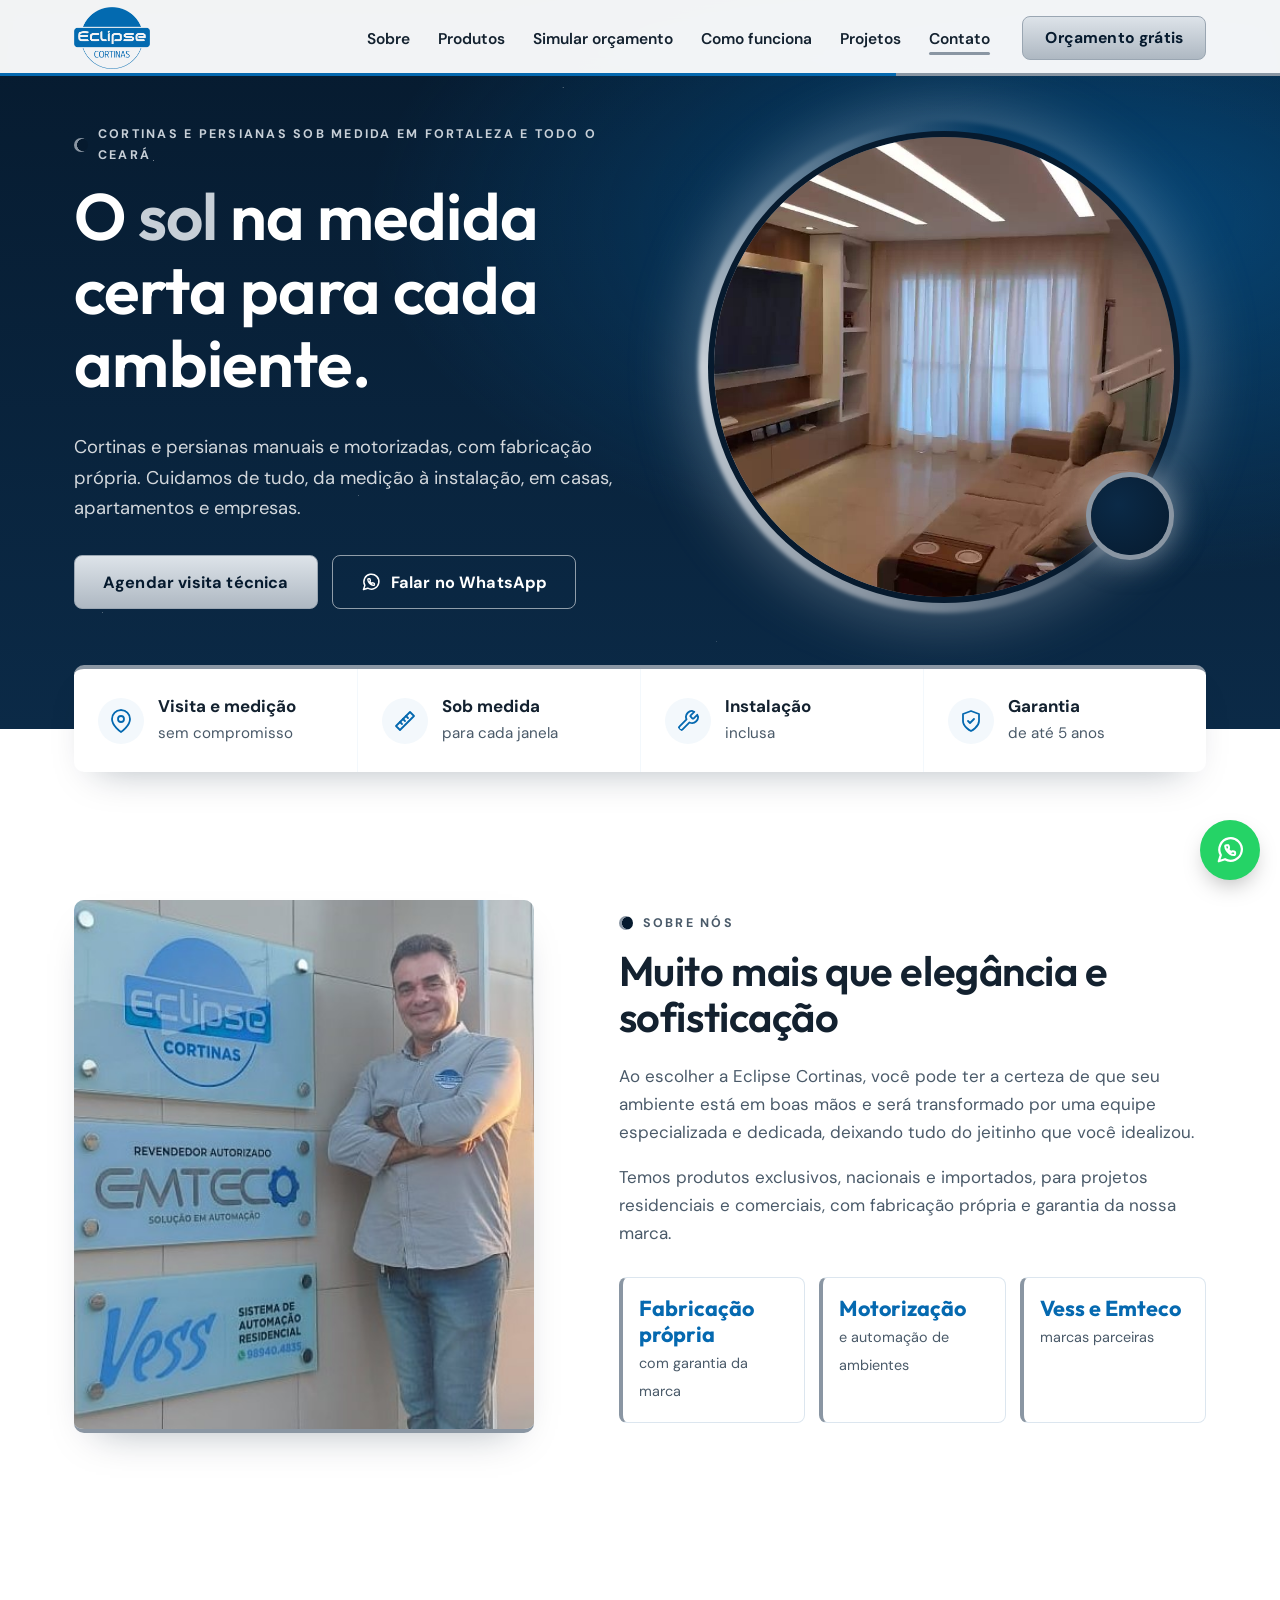
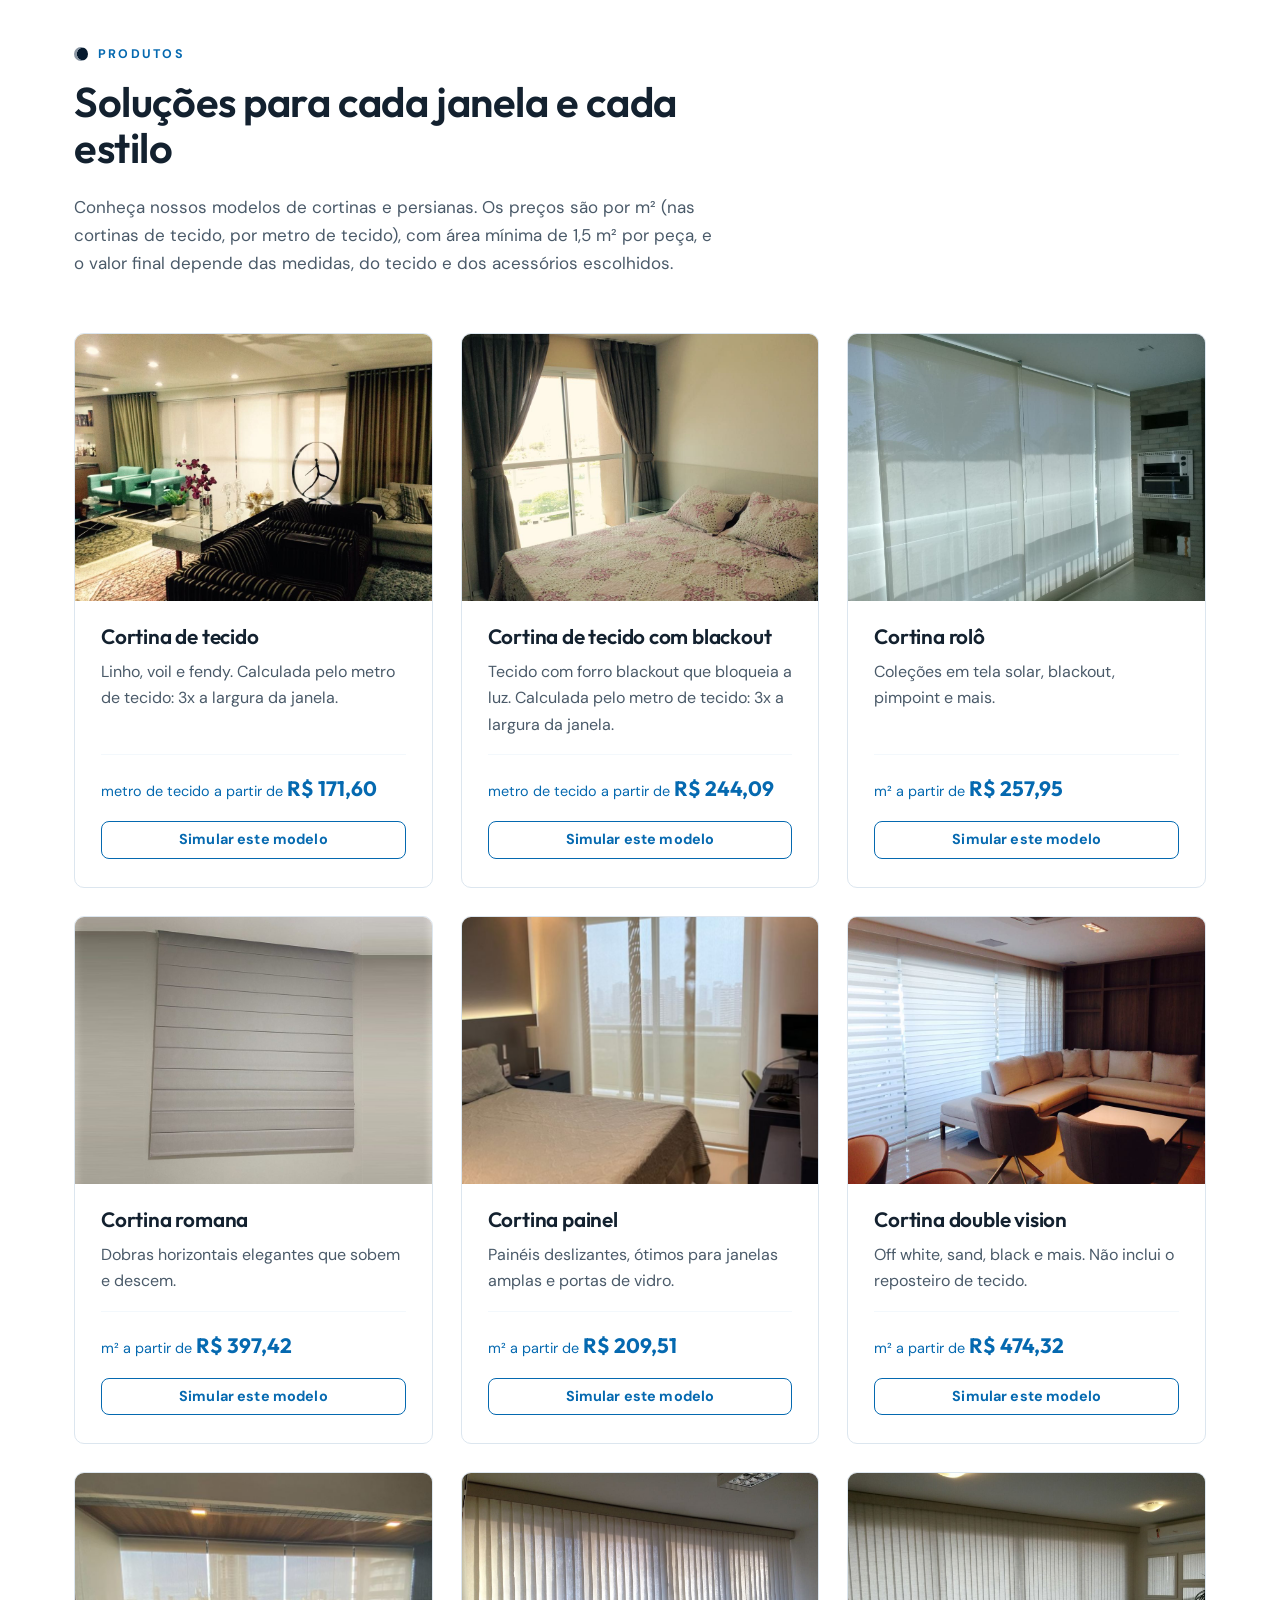
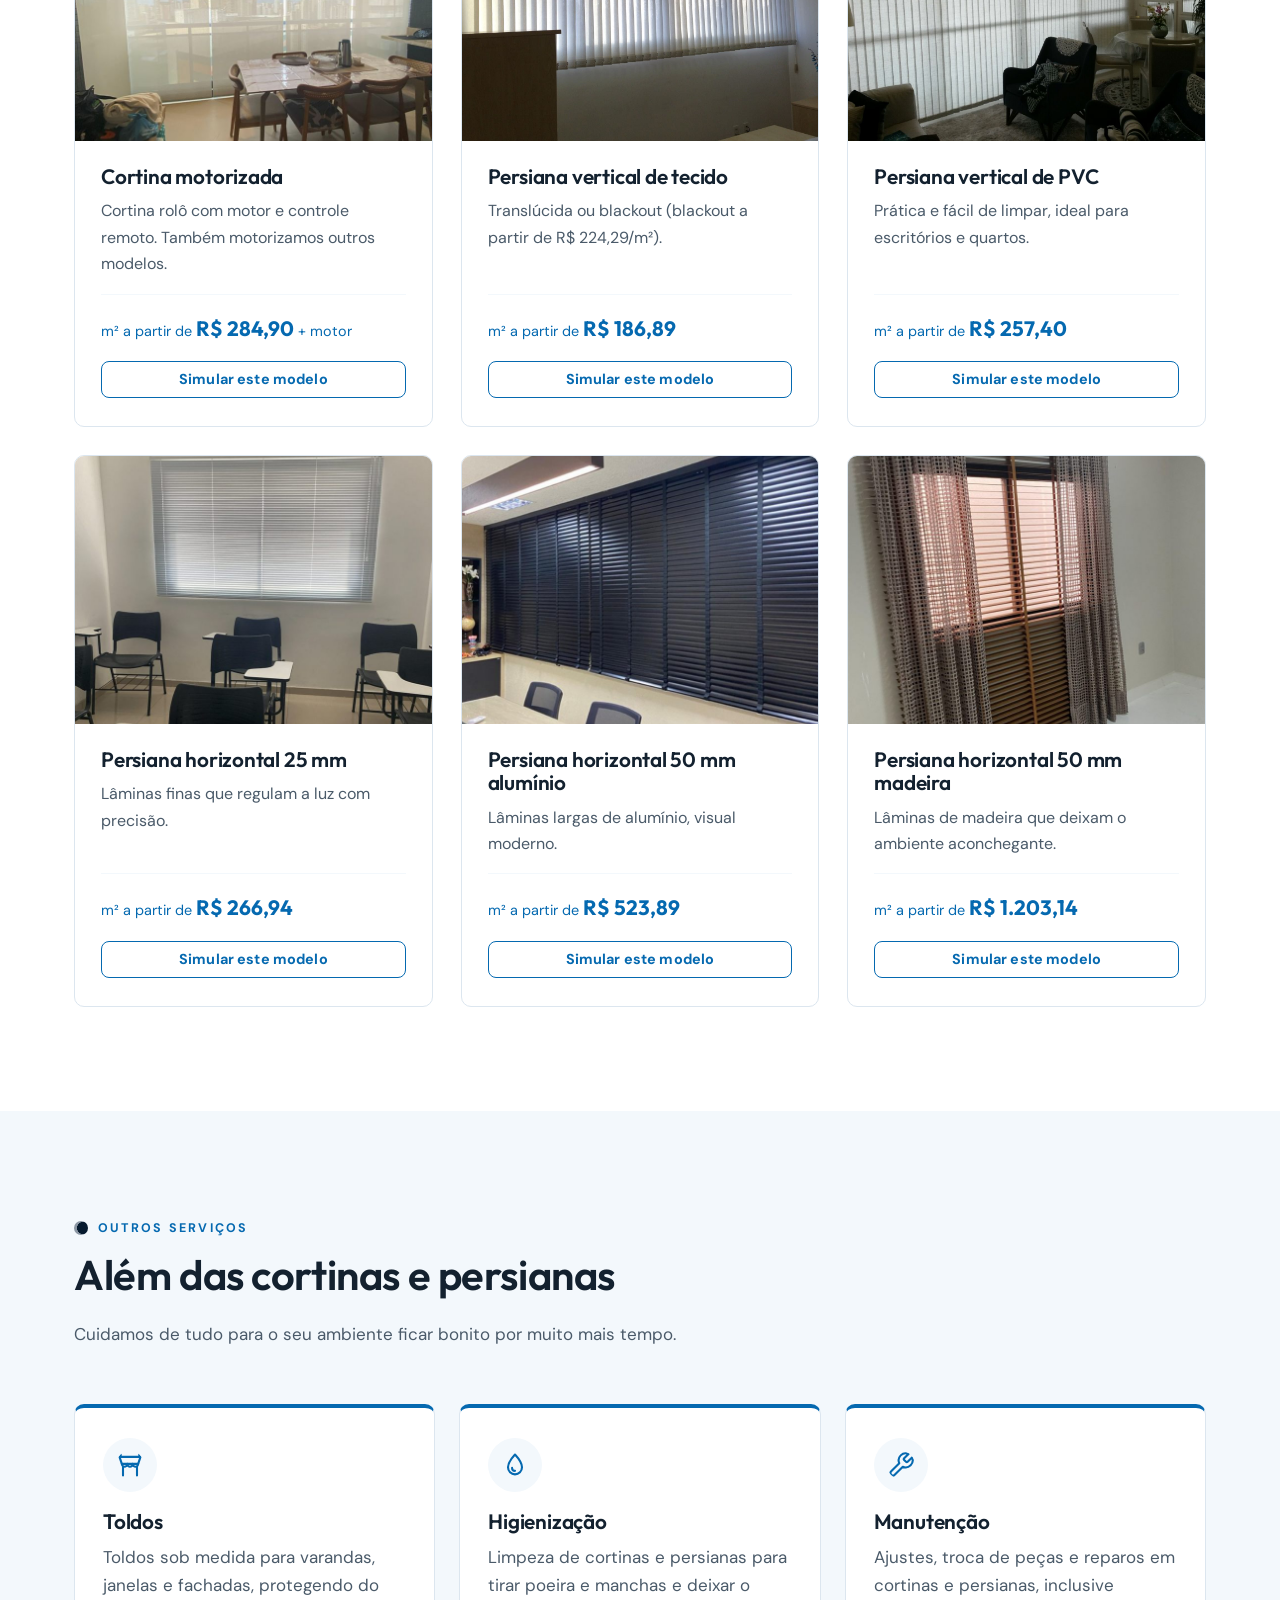
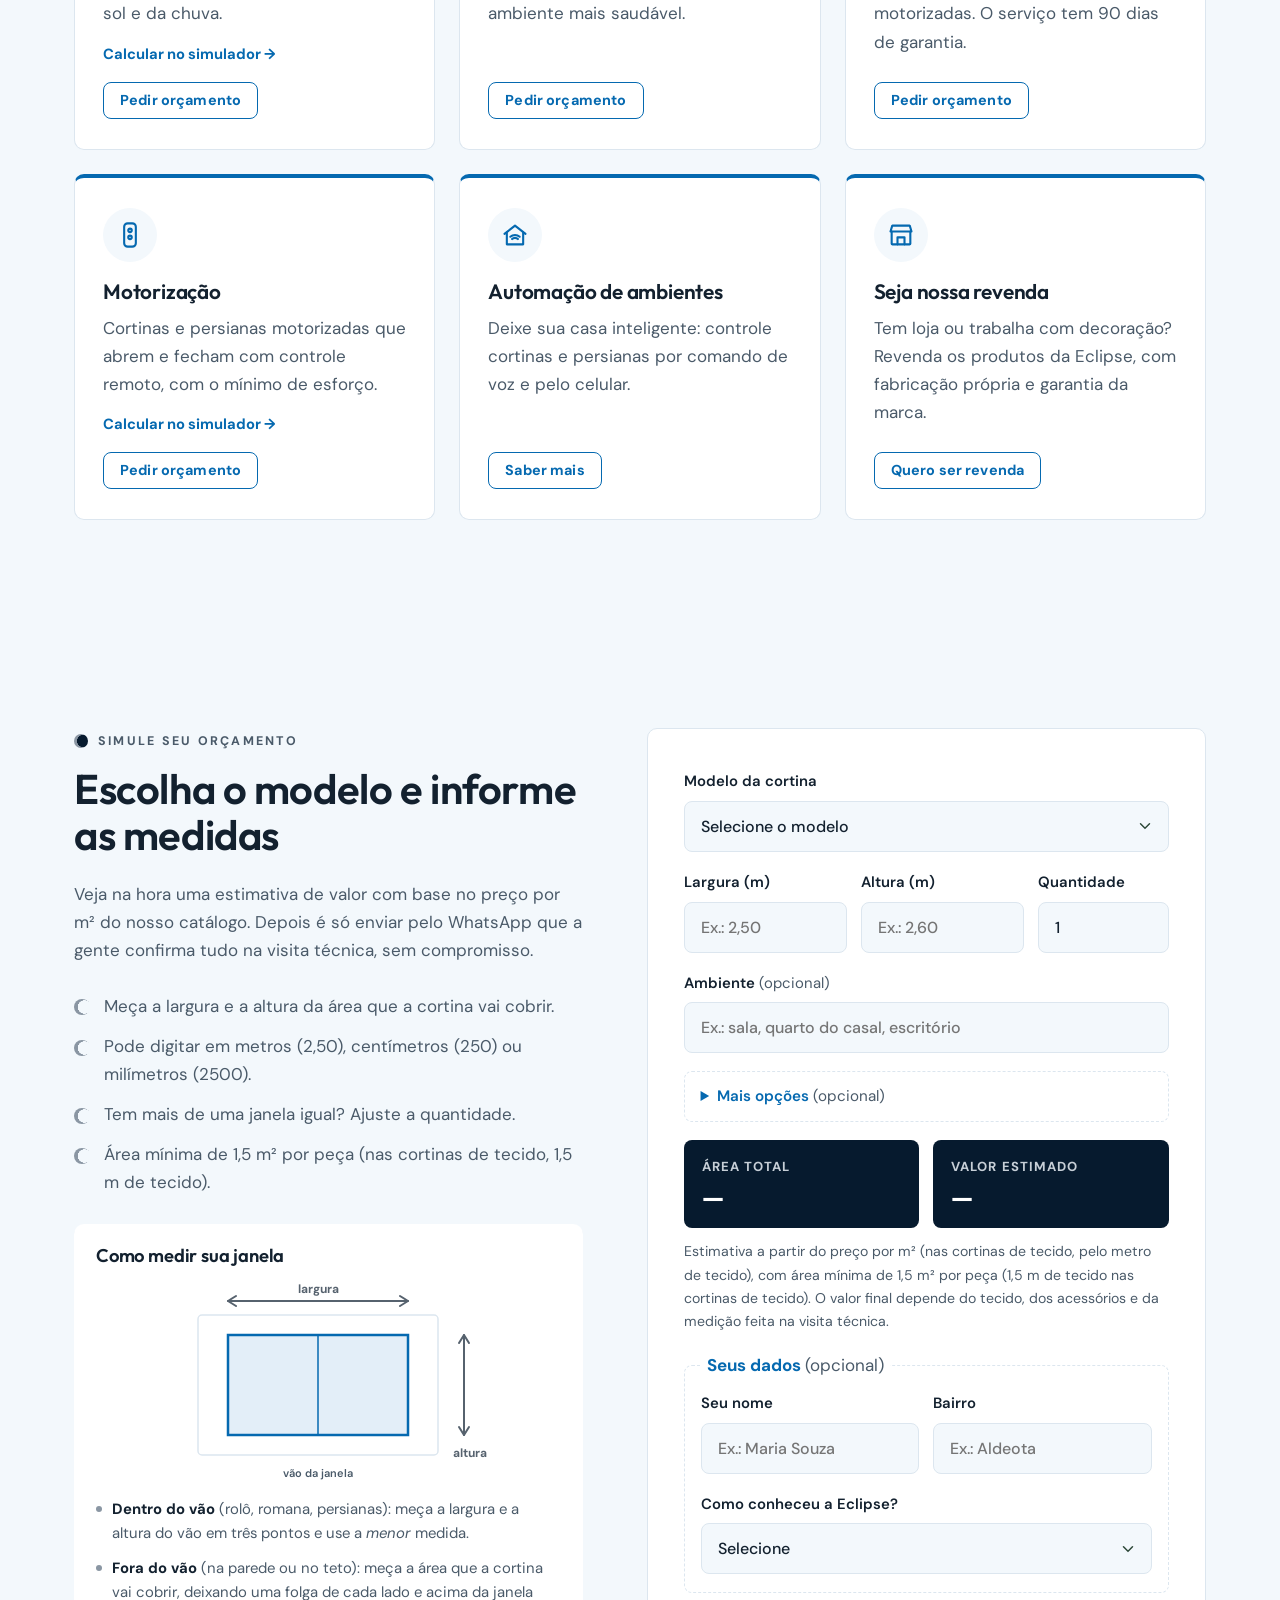
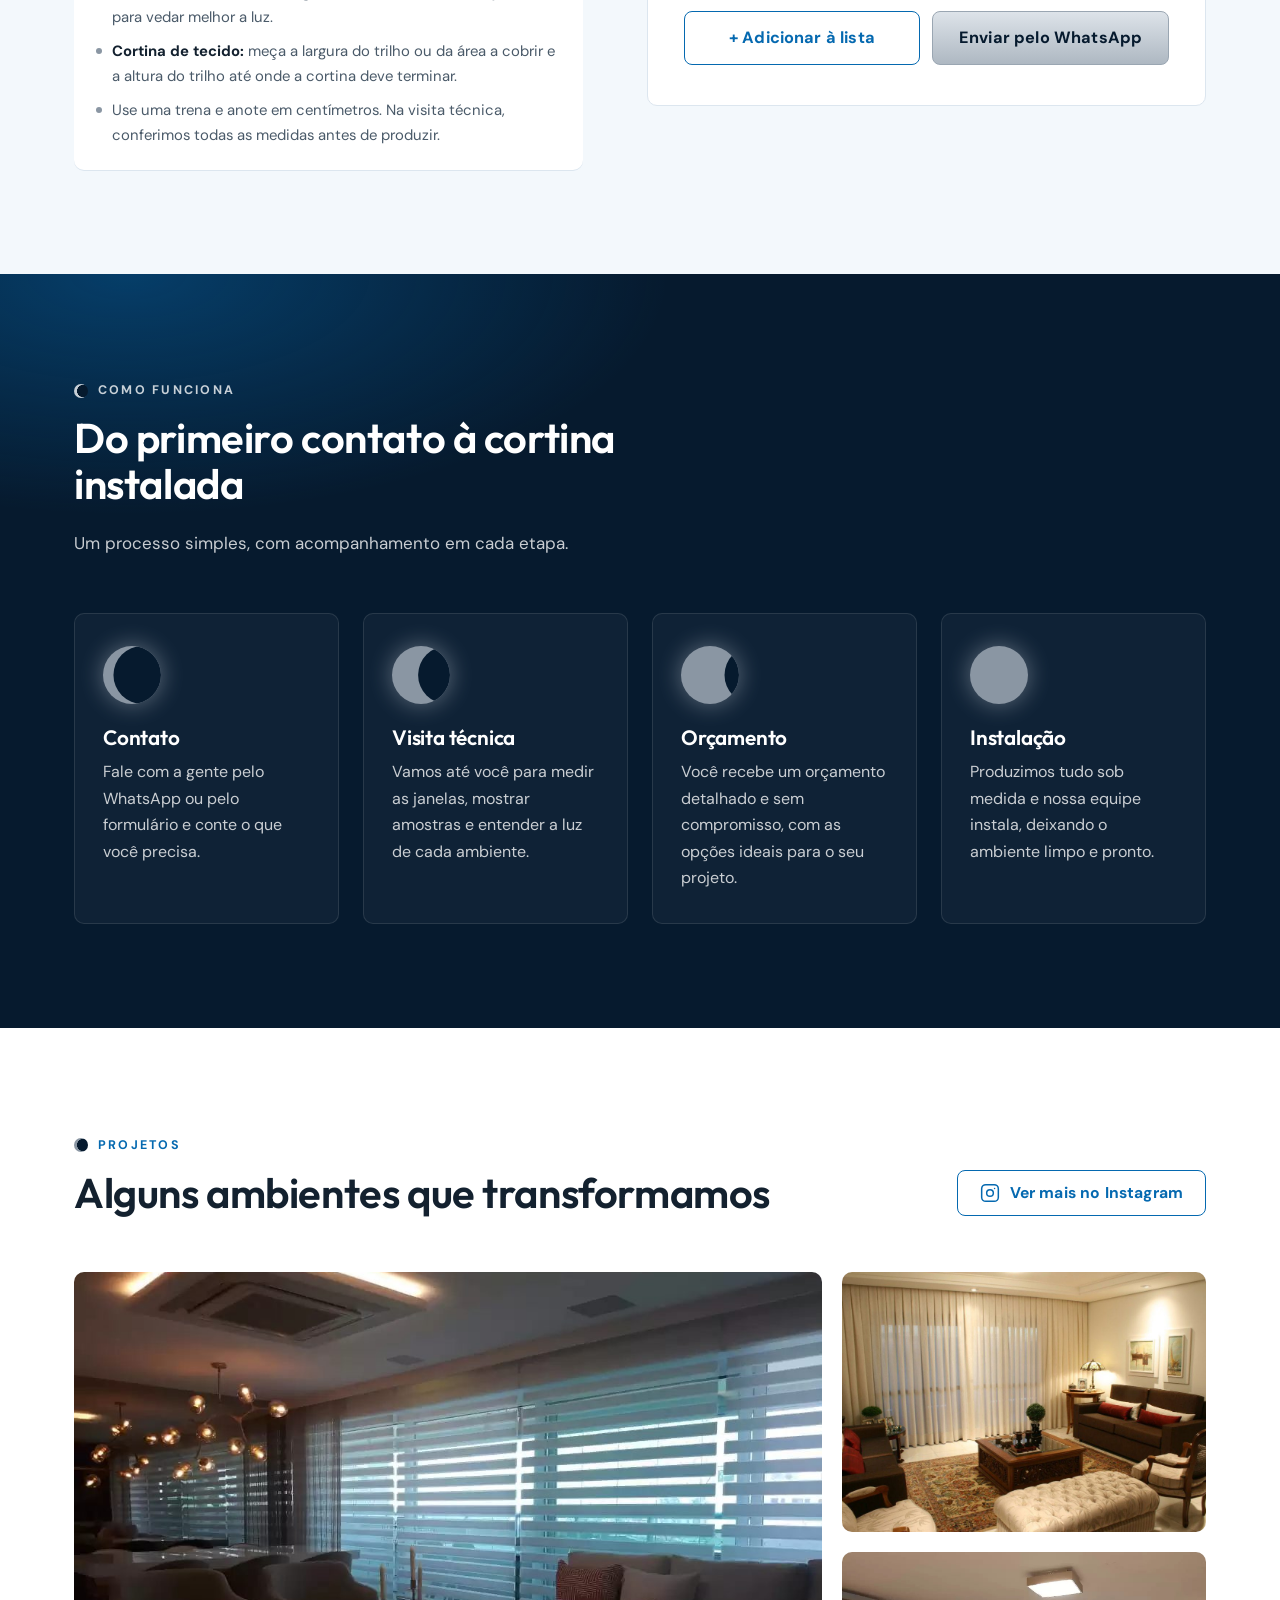
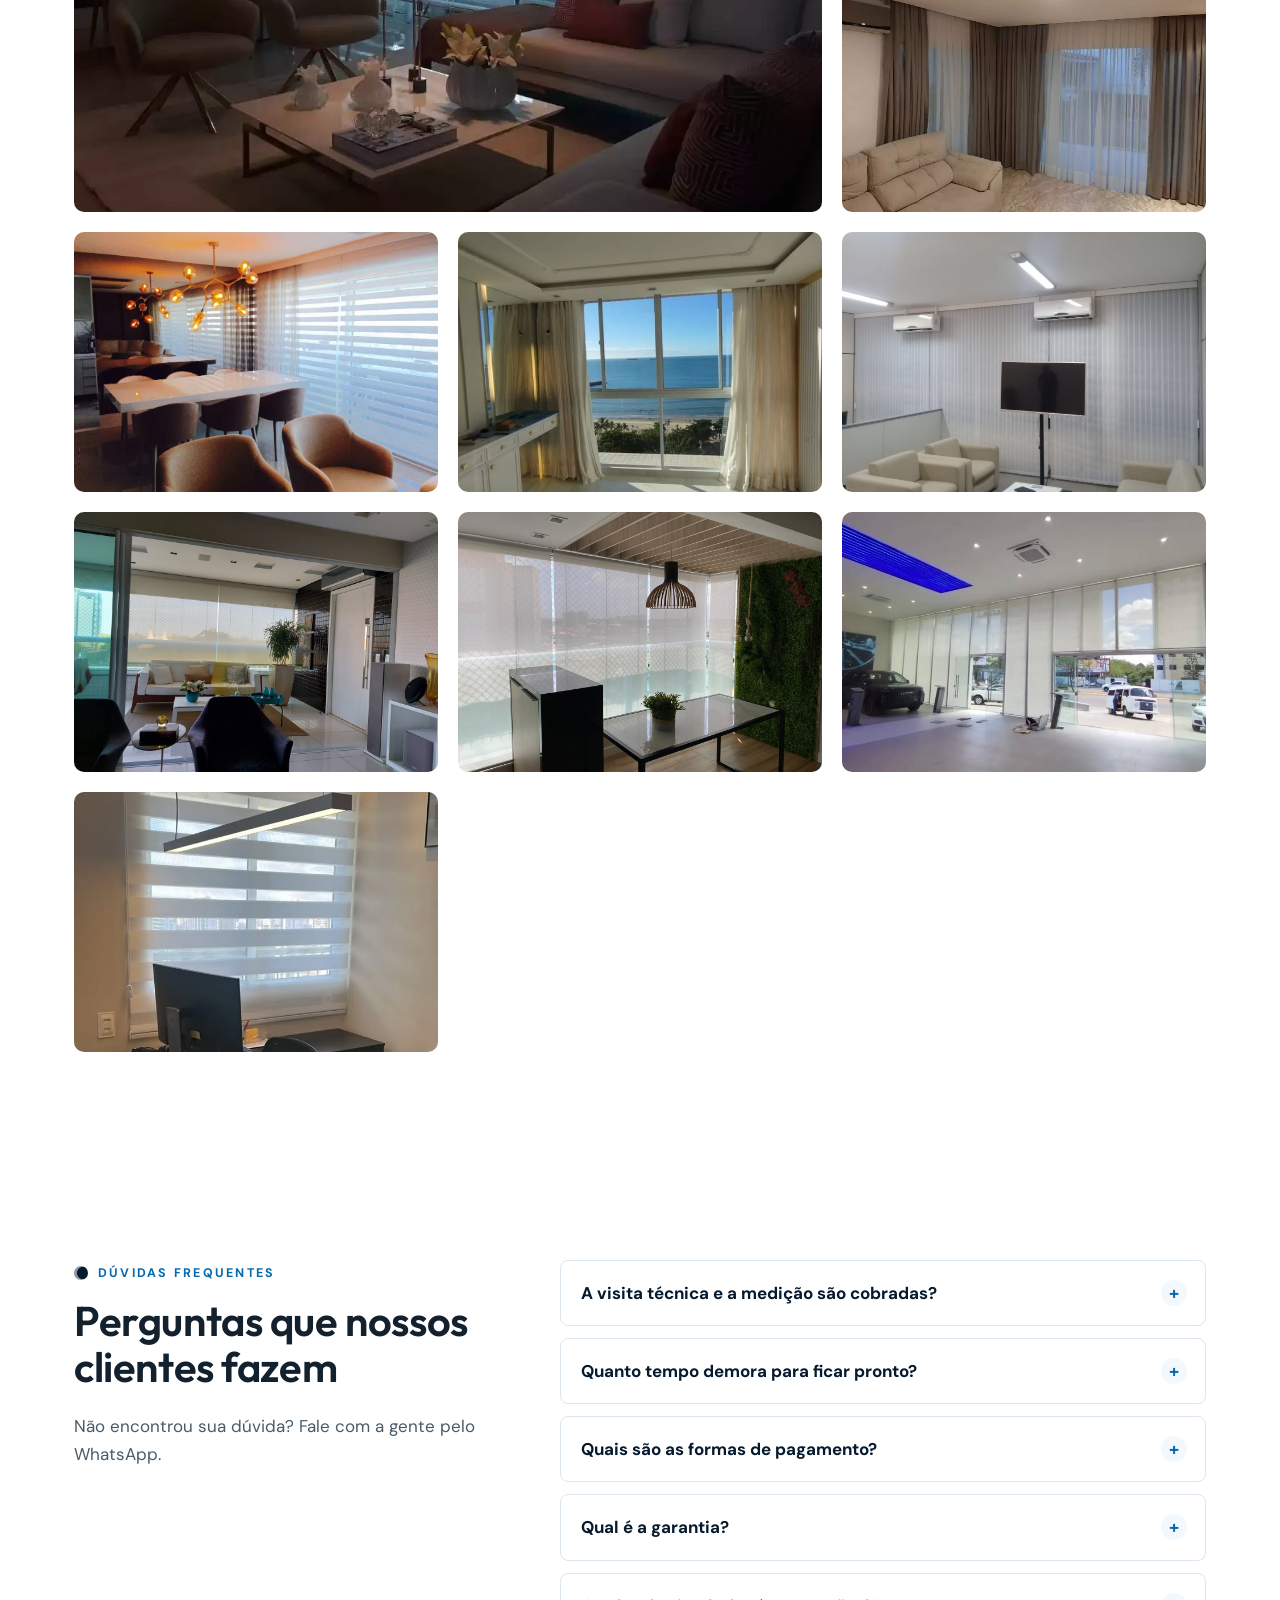
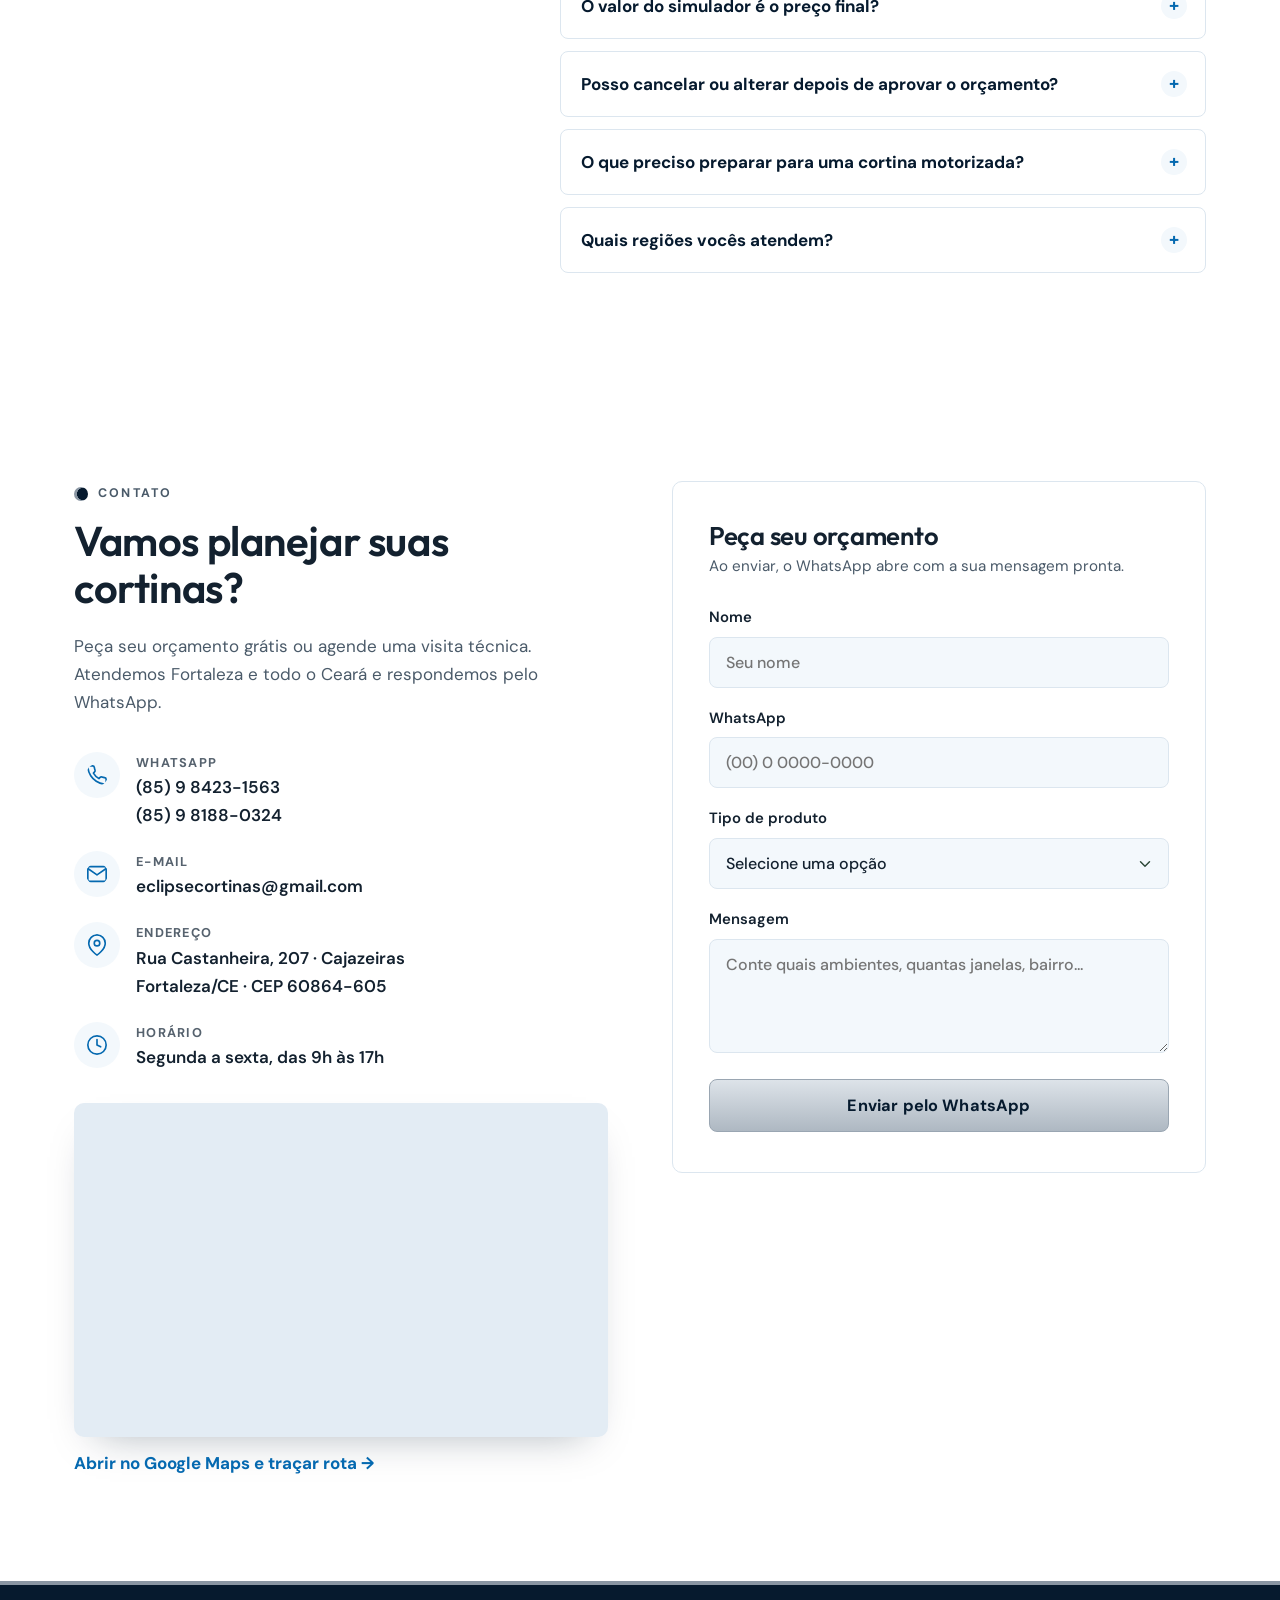
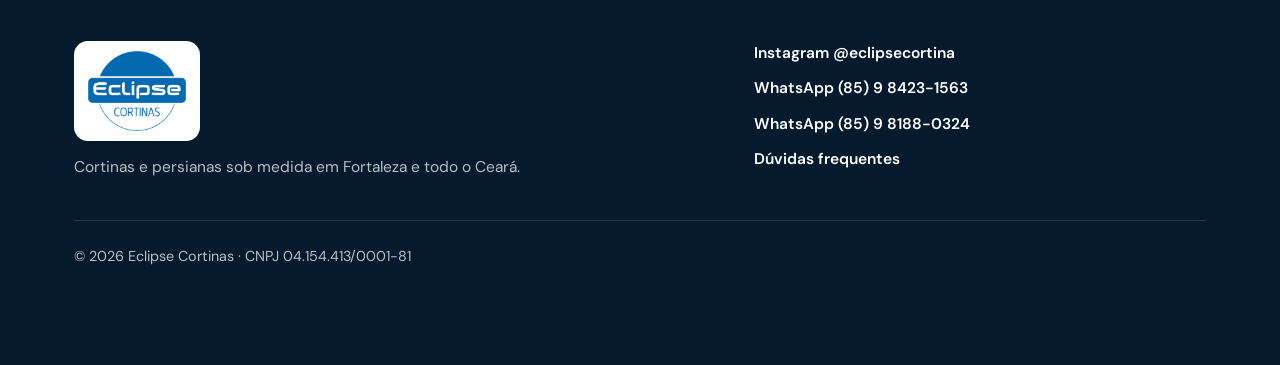
==== index.html @ b48f2f8b "Site da Eclipse Cortinas com gerador de orçamento liberado para teste (sem login) Co-Authored-By: Cl" ====
<!DOCTYPE html>
<html lang="pt-BR">
<head>
  <meta charset="UTF-8">
  <meta name="viewport" content="width=device-width, initial-scale=1">

  <!-- SEO básico -->
  <title>Eclipse Cortinas | Cortinas e persianas sob medida em Fortaleza</title>
  <meta name="description" content="Cortinas e persianas sob medida em Fortaleza e todo o Ceará. Visita técnica e medição sem compromisso, instalação inclusa e garantia de até 5 anos. Fabricação própria e especialistas em motorização. Peça seu orçamento grátis com a Eclipse Cortinas.">
  <meta name="keywords" content="cortinas sob medida Fortaleza, persianas sob medida Fortaleza, cortinas Ceará, persianas Ceará, cortina blackout, persiana rolô, cortina romana, cortina motorizada, automação de cortinas, double vision, instalação de cortinas, toldos Fortaleza, higienização de cortinas, manutenção de persianas">
  <meta name="theme-color" content="#0569B0">
  <link rel="canonical" href="https://eclipsecortinas.com.br/">
  <!-- Cópia de teste em eddcortinas.com.br: fora do Google para não competir com o site oficial -->
  <meta name="robots" content="noindex">

  <!-- Open Graph (aparência do link no WhatsApp, Facebook, etc.) -->
  <meta property="og:url" content="https://eclipsecortinas.com.br/">
  <meta property="og:type" content="website">
  <meta property="og:locale" content="pt_BR">
  <meta property="og:site_name" content="Eclipse Cortinas">
  <meta property="og:title" content="Eclipse Cortinas | Cortinas e persianas sob medida em Fortaleza">
  <meta property="og:description" content="Da medição à instalação: cortinas e persianas sob medida em Fortaleza, com visita técnica sem compromisso, instalação inclusa e garantia de até 5 anos.">
  <meta property="og:image" content="https://eclipsecortinas.com.br/img/og-image.jpg">
  <meta property="og:image:alt" content="Sala de estar com cortinas de tecido sob medida instaladas pela Eclipse Cortinas">
  <meta name="twitter:card" content="summary_large_image">

  <link rel="icon" href="img/favicon.svg" type="image/svg+xml">
  <link rel="apple-touch-icon" href="img/favicon-180.png">

  <link rel="preconnect" href="https://fonts.googleapis.com">
  <link rel="preconnect" href="https://fonts.gstatic.com" crossorigin>
  <link href="https://fonts.googleapis.com/css2?family=Outfit:wght@400;500;600;700&family=DM+Sans:opsz,wght@9..40,400;9..40,500;9..40,600;9..40,700&display=swap" rel="stylesheet">
  <link rel="stylesheet" href="css/style.css?v=7">

  <!-- Dados estruturados para o Google -->
  <script type="application/ld+json">
  {
    "@context": "https://schema.org",
    "@type": "HomeAndConstructionBusiness",
    "name": "Eclipse Cortinas",
    "description": "Fabricação, venda e instalação de cortinas, persianas e toldos sob medida, motorização, automação, higienização e manutenção em Fortaleza e todo o Ceará.",
    "url": "https://eclipsecortinas.com.br/",
    "telephone": "+55 85 98423-1563",
    "email": "eclipsecortinas@gmail.com",
    "taxID": "04.154.413/0001-81",
    "address": {
      "@type": "PostalAddress",
      "streetAddress": "Rua Castanheira, 207 - Cajazeiras",
      "postalCode": "60864-605",
      "addressLocality": "Fortaleza",
      "addressRegion": "CE",
      "addressCountry": "BR"
    },
    "openingHours": "Mo-Fr 09:00-17:00",
    "areaServed": [{"@type": "City", "name": "Fortaleza"}, {"@type": "State", "name": "Ceará"}],
    "sameAs": ["https://www.instagram.com/eclipsecortina/"]
  }
  </script>
</head>
<body>

  <a class="skip-link" href="#conteudo">Pular para o conteúdo</a>

  <!-- 1. CABEÇALHO -->
  <header class="header" id="topo">
    <div class="container header__inner">
      <a href="#topo" class="logo" aria-label="Eclipse Cortinas, voltar ao início">
        <img src="img/logo-eclipse-cortinas.png" alt="Eclipse Cortinas" width="600" height="490">
      </a>

      <nav class="nav" id="menu" aria-label="Menu principal">
        <ul class="nav__list">
          <li><a href="#sobre" class="nav__link">Sobre</a></li>
          <li><a href="#produtos" class="nav__link">Produtos</a></li>
          <li><a href="#simulador" class="nav__link">Simular orçamento</a></li>
          <li><a href="#como-funciona" class="nav__link">Como funciona</a></li>
          <li><a href="#projetos" class="nav__link">Projetos</a></li>
          <li><a href="#contato" class="nav__link">Contato</a></li>
        </ul>
        <a href="#contato" class="btn btn--primary nav__cta">Orçamento grátis</a>
      </nav>

      <button class="hamburger" type="button" aria-label="Abrir menu" aria-expanded="false" aria-controls="menu">
        <span></span><span></span><span></span>
      </button>
    </div>
  </header>

  <main id="conteudo">

    <!-- 2. HERO -->
    <section class="hero">
      <span class="hero__brilho" aria-hidden="true"></span>
      <div class="container hero__inner">
        <div class="hero__text">
          <p class="eyebrow">Cortinas e persianas sob medida em Fortaleza e todo o Ceará</p>
          <h1>O <em>sol</em> na medida certa para cada ambiente.</h1>
          <p class="hero__lead">Cortinas e persianas manuais e motorizadas, com fabricação própria. Cuidamos de tudo, da medição à instalação, em casas, apartamentos e empresas.</p>
          <div class="hero__actions">
            <a href="#contato" class="btn btn--primary btn--lg">Agendar visita técnica</a>
            <a href="https://wa.me/5585984231563" class="btn btn--outline btn--lg" data-whatsapp data-msg="Olá, Eclipse Cortinas! Vim pelo site e gostaria de mais informações." target="_blank" rel="noopener">
              <svg class="icon" viewBox="0 0 24 24" aria-hidden="true"><path d="M3 21l1.65-4.95A9 9 0 1 1 8 19.4L3 21z"/><g transform="translate(7.3 7.3) scale(.4)" stroke-width="4"><path d="M22 16.92v3a2 2 0 0 1-2.18 2 19.79 19.79 0 0 1-8.63-3.07 19.5 19.5 0 0 1-6-6 19.79 19.79 0 0 1-3.07-8.67A2 2 0 0 1 4.11 2h3a2 2 0 0 1 2 1.72 12.84 12.84 0 0 0 .7 2.81 2 2 0 0 1-.45 2.11L8.09 9.91a16 16 0 0 0 6 6l1.27-1.27a2 2 0 0 1 2.11-.45 12.84 12.84 0 0 0 2.81.7A2 2 0 0 1 22 16.92z"/></g></svg>
              Falar no WhatsApp
            </a>
          </div>
        </div>
        <figure class="hero__media media hero__eclipse" data-label="Foto grande: ambiente com cortina instalada (img/hero.jpg)">
          <img src="img/hero.jpg" alt="Sala com cortina de tecido sob medida instalada pela Eclipse Cortinas em Fortaleza" width="774" height="1032" fetchpriority="high">
        </figure>
      </div>
    </section>

    <!-- 3. DIFERENCIAIS -->
    <section class="perks" aria-label="Nossos diferenciais">
      <div class="container">
        <ul class="perks__list">
          <li class="perk">
            <svg class="perk__icon" viewBox="0 0 24 24" aria-hidden="true"><path d="M21 10c0 7-9 13-9 13s-9-6-9-13a9 9 0 0 1 18 0z"/><circle cx="12" cy="10" r="3"/></svg>
            <div><strong>Visita e medição</strong><span>sem compromisso</span></div>
          </li>
          <li class="perk">
            <svg class="perk__icon" viewBox="0 0 24 24" aria-hidden="true"><path d="M3 17 17 3l4 4L7 21z"/><path d="m7 13 2 2M10 10l2 2M13 7l2 2"/></svg>
            <div><strong>Sob medida</strong><span>para cada janela</span></div>
          </li>
          <li class="perk">
            <svg class="perk__icon" viewBox="0 0 24 24" aria-hidden="true"><path d="M14.7 6.3a1 1 0 0 0 0 1.4l1.6 1.6a1 1 0 0 0 1.4 0l3.77-3.77a6 6 0 0 1-7.94 7.94l-6.91 6.91a2.12 2.12 0 0 1-3-3l6.91-6.91a6 6 0 0 1 7.94-7.94l-3.76 3.76z"/></svg>
            <div><strong>Instalação</strong><span>inclusa</span></div>
          </li>
          <li class="perk">
            <svg class="perk__icon" viewBox="0 0 24 24" aria-hidden="true"><path d="M12 22s8-4 8-10V5l-8-3-8 3v7c0 6 8 10 8 10z"/><path d="m9 12 2 2 4-4"/></svg>
            <div><strong>Garantia</strong><span>de até 5 anos</span></div>
          </li>
        </ul>
      </div>
    </section>

    <!-- SOBRE NÓS -->
    <section class="section" id="sobre">
      <div class="container sobre">
        <figure class="media sobre__media" data-label="Foto: ambiente com cortina (img/sobre.jpg)">
          <img src="img/sobre.jpg?v=2" alt="Responsável pela Eclipse Cortinas ao lado das placas da Eclipse e das marcas parceiras Emteco e Vess" loading="lazy" width="424" height="492">
        </figure>
        <div class="sobre__texto">
          <p class="eyebrow">Sobre nós</p>
          <h2>Muito mais que elegância e sofisticação</h2>
          <p>Ao escolher a Eclipse Cortinas, você pode ter a certeza de que seu ambiente está em boas mãos e será transformado por uma equipe especializada e dedicada, deixando tudo do jeitinho que você idealizou.</p>
          <p>Temos produtos exclusivos, nacionais e importados, para projetos residenciais e comerciais, com fabricação própria e garantia da nossa marca.</p>
          <ul class="sobre__destaques">
            <li><strong>Fabricação própria</strong><span>com garantia da marca</span></li>
            <li><strong>Motorização</strong><span>e automação de ambientes</span></li>
            <li><strong>Vess e Emteco</strong><span>marcas parceiras</span></li>
          </ul>
        </div>
      </div>
    </section>

    <!-- 4. PRODUTOS -->
    <section class="section" id="produtos">
      <div class="container">
        <div class="section__head">
          <p class="eyebrow">Produtos</p>
          <h2>Soluções para cada janela e cada estilo</h2>
          <p>Conheça nossos modelos de cortinas e persianas. Os preços são por m² (nas cortinas de tecido, por metro de tecido), com área mínima de 1,5 m² por peça, e o valor final depende das medidas, do tecido e dos acessórios escolhidos.</p>
        </div>

        <div class="products">          <article class="card product" data-tags="filtrar privacidade">
            <figure class="media product__media" data-label="Foto: cortina de tecido (img/produto-tecido.jpg)">
              <img src="img/produto-tecido.jpg" alt="Cortinas de tecido em sala de estar ampla, instaladas pela Eclipse Cortinas" loading="lazy" width="1024" height="768">
            </figure>
            <div class="product__body">
              <h3>Cortina de tecido</h3>
              <p>Linho, voil e fendy. Calculada pelo metro de tecido: 3x a largura da janela.</p>
              <p class="product__price">metro de tecido a partir de <strong>R$ 171,60</strong></p>
              <button type="button" class="btn btn--outline btn--sm product__sim" data-modelo="Cortina de tecido">Simular este modelo</button>
            </div>
          </article>

          <article class="card product" data-tags="bloquear privacidade">
            <figure class="media product__media" data-label="Foto: cortina de tecido com blackout (img/produto-tecido-blackout.jpg)">
              <img src="img/produto-tecido-blackout.jpg" alt="Cortina de tecido escura em quarto de casal, instalada pela Eclipse Cortinas" loading="lazy" width="1024" height="768">
            </figure>
            <div class="product__body">
              <h3>Cortina de tecido com blackout</h3>
              <p>Tecido com forro blackout que bloqueia a luz. Calculada pelo metro de tecido: 3x a largura da janela.</p>
              <p class="product__price">metro de tecido a partir de <strong>R$ 244,09</strong></p>
              <button type="button" class="btn btn--outline btn--sm product__sim" data-modelo="Cortina de tecido com blackout">Simular este modelo</button>
            </div>
          </article>
          <article class="card product" data-tags="filtrar bloquear privacidade">
            <figure class="media product__media" data-label="Foto: cortina rolô (img/produto-rolo.jpg)">
              <img src="img/produto-rolo.jpg" alt="Cortinas rolô tela solar em janela ampla, instaladas pela Eclipse Cortinas" loading="lazy" width="1280" height="960">
            </figure>
            <div class="product__body">
              <h3>Cortina rolô</h3>
              <p>Coleções em tela solar, blackout, pimpoint e mais.</p>
              <p class="product__price">m² a partir de <strong>R$ 257,95</strong></p>
              <button type="button" class="btn btn--outline btn--sm product__sim" data-modelo="Cortina rolô">Simular este modelo</button>
            </div>
          </article>

          <article class="card product" data-tags="filtrar privacidade">
            <figure class="media product__media" data-label="Foto: cortina romana (img/produto-romana.jpg)">
              <img src="img/produto-romana.jpg" alt="Cortina romana em janela, instalada pela Eclipse Cortinas" loading="lazy" width="960" height="720">
            </figure>
            <div class="product__body">
              <h3>Cortina romana</h3>
              <p>Dobras horizontais elegantes que sobem e descem.</p>
              <p class="product__price">m² a partir de <strong>R$ 397,42</strong></p>
              <button type="button" class="btn btn--outline btn--sm product__sim" data-modelo="Cortina romana">Simular este modelo</button>
            </div>
          </article>

          <article class="card product" data-tags="filtrar privacidade">
            <figure class="media product__media" data-label="Foto: cortina painel (img/produto-painel.jpg)">
              <img src="img/produto-painel.jpg" alt="Cortina painel em quarto com vista, instalada pela Eclipse Cortinas" loading="lazy" width="720" height="720">
            </figure>
            <div class="product__body">
              <h3>Cortina painel</h3>
              <p>Painéis deslizantes, ótimos para janelas amplas e portas de vidro.</p>
              <p class="product__price">m² a partir de <strong>R$ 209,51</strong></p>
              <button type="button" class="btn btn--outline btn--sm product__sim" data-modelo="Cortina painel">Simular este modelo</button>
            </div>
          </article>

          <article class="card product" data-tags="filtrar privacidade">
            <figure class="media product__media" data-label="Foto: cortina double vision (img/produto-double-vision.jpg)">
              <img src="img/produto-double-vision.jpg" alt="Cortinas double vision em sala de estar, instaladas pela Eclipse Cortinas" loading="lazy" width="1024" height="768">
            </figure>
            <div class="product__body">
              <h3>Cortina double vision</h3>
              <p>Off white, sand, black e mais. Não inclui o reposteiro de tecido.</p>
              <p class="product__price">m² a partir de <strong>R$ 474,32</strong></p>
              <button type="button" class="btn btn--outline btn--sm product__sim" data-modelo="Cortina double vision">Simular este modelo</button>
            </div>
          </article>

          <article class="card product" data-tags="motorizadas filtrar bloquear">
            <figure class="media product__media" data-label="Foto: cortina motorizada (img/produto-motorizada.jpg)">
              <img src="img/produto-motorizada.jpg" alt="Cortinas rolô motorizadas em sala de jantar com vista, instaladas pela Eclipse Cortinas" loading="lazy" width="720" height="720">
            </figure>
            <div class="product__body">
              <h3>Cortina motorizada</h3>
              <p>Cortina rolô com motor e controle remoto. Também motorizamos outros modelos.</p>
              <p class="product__price">m² a partir de <strong>R$ 284,90</strong> + motor</p>
              <button type="button" class="btn btn--outline btn--sm product__sim" data-modelo="Cortina motorizada">Simular este modelo</button>
            </div>
          </article>

          <article class="card product" data-tags="persianas filtrar bloquear privacidade">
            <figure class="media product__media" data-label="Foto: persiana vertical de tecido (img/produto-vertical-tecido.jpg)">
              <img src="img/produto-vertical-tecido.jpg" alt="Persiana vertical em escritório, instalada pela Eclipse Cortinas" loading="lazy" width="1280" height="960">
            </figure>
            <div class="product__body">
              <h3>Persiana vertical de tecido</h3>
              <p>Translúcida ou blackout (blackout a partir de R$ 224,29/m²).</p>
              <p class="product__price">m² a partir de <strong>R$ 186,89</strong></p>
              <button type="button" class="btn btn--outline btn--sm product__sim" data-modelo="Persiana vertical de tecido">Simular este modelo</button>
            </div>
          </article>

          <article class="card product" data-tags="persianas privacidade">
            <figure class="media product__media" data-label="Foto: persiana vertical de pvc (img/produto-vertical-pvc.jpg)">
              <img src="img/produto-vertical-pvc.jpg" alt="Persiana vertical em ambiente de trabalho, instalada pela Eclipse Cortinas" loading="lazy" width="1280" height="960">
            </figure>
            <div class="product__body">
              <h3>Persiana vertical de PVC</h3>
              <p>Prática e fácil de limpar, ideal para escritórios e quartos.</p>
              <p class="product__price">m² a partir de <strong>R$ 257,40</strong></p>
              <button type="button" class="btn btn--outline btn--sm product__sim" data-modelo="Persiana vertical de PVC">Simular este modelo</button>
            </div>
          </article>

          <article class="card product" data-tags="persianas filtrar privacidade">
            <figure class="media product__media" data-label="Foto: persiana horizontal 25 mm (img/produto-horizontal-25.jpg)">
              <img src="img/produto-horizontal-25.jpg" alt="Persiana horizontal 25 mm em sala de aula, instalada pela Eclipse Cortinas" loading="lazy" width="720" height="720">
            </figure>
            <div class="product__body">
              <h3>Persiana horizontal 25 mm</h3>
              <p>Lâminas finas que regulam a luz com precisão.</p>
              <p class="product__price">m² a partir de <strong>R$ 266,94</strong></p>
              <button type="button" class="btn btn--outline btn--sm product__sim" data-modelo="Persiana horizontal 25 mm">Simular este modelo</button>
            </div>
          </article>

          <article class="card product" data-tags="persianas filtrar privacidade">
            <figure class="media product__media" data-label="Foto: persiana horizontal 50 mm alumínio (img/produto-ph50.jpg)">
              <img src="img/produto-ph50.jpg" alt="Persiana horizontal 50 mm de alumínio preta em sala de reunião, instalada pela Eclipse Cortinas" loading="lazy" width="720" height="720">
            </figure>
            <div class="product__body">
              <h3>Persiana horizontal 50 mm alumínio</h3>
              <p>Lâminas largas de alumínio, visual moderno.</p>
              <p class="product__price">m² a partir de <strong>R$ 523,89</strong></p>
              <button type="button" class="btn btn--outline btn--sm product__sim" data-modelo="Persiana horizontal 50 mm alumínio">Simular este modelo</button>
            </div>
          </article>

          <article class="card product" data-tags="persianas filtrar privacidade">
            <figure class="media product__media" data-label="Foto: persiana horizontal 50 mm madeira (img/produto-horizontal-50-madeira.jpg)">
              <img src="img/produto-horizontal-50-madeira.jpg" alt="Persiana horizontal 50 mm de madeira com cortina de tecido, instalada pela Eclipse Cortinas" loading="lazy" width="720" height="720">
            </figure>
            <div class="product__body">
              <h3>Persiana horizontal 50 mm madeira</h3>
              <p>Lâminas de madeira que deixam o ambiente aconchegante.</p>
              <p class="product__price">m² a partir de <strong>R$ 1.203,14</strong></p>
              <button type="button" class="btn btn--outline btn--sm product__sim" data-modelo="Persiana horizontal 50 mm madeira">Simular este modelo</button>
            </div>
          </article>
        </div>
      </div>
    </section>

    <!-- OUTROS SERVIÇOS -->
    <section class="section section--soft" id="servicos">
      <div class="container">
        <div class="section__head">
          <p class="eyebrow">Outros serviços</p>
          <h2>Além das cortinas e persianas</h2>
          <p>Cuidamos de tudo para o seu ambiente ficar bonito por muito mais tempo.</p>
        </div>

        <div class="servicos">
          <article class="card servico">
            <svg class="servico__icone" viewBox="0 0 24 24" aria-hidden="true"><path d="M3 5h18l-2 6H5L3 5z"/><path d="M5 11c0 1.5 1.3 2.5 2.3 2.5S9.7 12.5 9.7 11c0 1.5 1.2 2.5 2.3 2.5s2.3-1 2.3-2.5c0 1.5 1.3 2.5 2.4 2.5S19 12.5 19 11"/><path d="M4 5V3M20 5V3M6 21v-7M18 21v-7"/></svg>
            <h3>Toldos</h3>
            <p>Toldos sob medida para varandas, janelas e fachadas, protegendo do sol e da chuva.</p>
            <a href="#simulador" class="servico__simular" data-simular="Toldo vertical (tela screen 5%)">Calcular no simulador →</a>
            <a href="https://wa.me/5585984231563" class="btn btn--outline btn--sm" data-whatsapp data-msg="Olá, Eclipse Cortinas! Vim pelo site e gostaria de um orçamento de toldo." target="_blank" rel="noopener">Pedir orçamento</a>
          </article>
          <article class="card servico">
            <svg class="servico__icone" viewBox="0 0 24 24" aria-hidden="true"><path d="M12 3s6 6.5 6 11a6 6 0 0 1-12 0c0-4.5 6-11 6-11z"/><path d="M9.5 14.5a2.5 2.5 0 0 0 2.5 2.5"/></svg>
            <h3>Higienização</h3>
            <p>Limpeza de cortinas e persianas para tirar poeira e manchas e deixar o ambiente mais saudável.</p>
            <a href="https://wa.me/5585984231563" class="btn btn--outline btn--sm" data-whatsapp data-msg="Olá, Eclipse Cortinas! Vim pelo site e gostaria de um orçamento de higienização." target="_blank" rel="noopener">Pedir orçamento</a>
          </article>
          <article class="card servico">
            <svg class="servico__icone" viewBox="0 0 24 24" aria-hidden="true"><path d="M14.7 6.3a1 1 0 0 0 0 1.4l1.6 1.6a1 1 0 0 0 1.4 0l3.77-3.77a6 6 0 0 1-7.94 7.94l-6.91 6.91a2.12 2.12 0 0 1-3-3l6.91-6.91a6 6 0 0 1 7.94-7.94l-3.76 3.76z"/></svg>
            <h3>Manutenção</h3>
            <p>Ajustes, troca de peças e reparos em cortinas e persianas, inclusive motorizadas. O serviço tem 90 dias de garantia.</p>
            <a href="https://wa.me/5585984231563" class="btn btn--outline btn--sm" data-whatsapp data-msg="Olá, Eclipse Cortinas! Vim pelo site e gostaria de um orçamento de manutenção." target="_blank" rel="noopener">Pedir orçamento</a>
          </article>
          <article class="card servico">
            <svg class="servico__icone" viewBox="0 0 24 24" aria-hidden="true"><rect x="7" y="2" width="10" height="20" rx="3"/><circle cx="12" cy="8" r="1.5"/><circle cx="12" cy="14" r="1.5"/></svg>
            <h3>Motorização</h3>
            <p>Cortinas e persianas motorizadas que abrem e fecham com controle remoto, com o mínimo de esforço.</p>
            <a href="#simulador" class="servico__simular" data-simular="Cortina motorizada">Calcular no simulador →</a>
            <a href="https://wa.me/5585984231563" class="btn btn--outline btn--sm" data-whatsapp data-msg="Olá, Eclipse Cortinas! Vim pelo site e gostaria de saber mais sobre cortinas motorizadas." target="_blank" rel="noopener">Pedir orçamento</a>
          </article>
          <article class="card servico">
            <svg class="servico__icone" viewBox="0 0 24 24" aria-hidden="true"><path d="M3 11 12 4l9 7"/><path d="M5 10v10h14V10"/><path d="M9.5 15.5a3.5 3.5 0 0 1 5 0M8 13.5a6 6 0 0 1 8 0"/></svg>
            <h3>Automação de ambientes</h3>
            <p>Deixe sua casa inteligente: controle cortinas e persianas por comando de voz e pelo celular.</p>
            <a href="https://wa.me/5585984231563" class="btn btn--outline btn--sm" data-whatsapp data-msg="Olá, Eclipse Cortinas! Vim pelo site e gostaria de saber mais sobre automação de ambientes." target="_blank" rel="noopener">Saber mais</a>
          </article>
          <article class="card servico">
            <svg class="servico__icone" viewBox="0 0 24 24" aria-hidden="true"><path d="M3 9h18l-1.5-5h-15z"/><path d="M4 9v11h16V9"/><path d="M9 20v-6h6v6"/></svg>
            <h3>Seja nossa revenda</h3>
            <p>Tem loja ou trabalha com decoração? Revenda os produtos da Eclipse, com fabricação própria e garantia da marca.</p>
            <a href="https://wa.me/5585984231563" class="btn btn--outline btn--sm" data-whatsapp data-msg="Olá, Eclipse Cortinas! Vim pelo site e tenho interesse em ser revenda." target="_blank" rel="noopener">Quero ser revenda</a>
          </article>
        </div>
      </div>
    </section>

    <!-- 4b. SIMULADOR DE ORÇAMENTO -->
    <section class="section section--soft" id="simulador">
      <div class="container sim">
        <div class="sim__intro">
          <p class="eyebrow">Simule seu orçamento</p>
          <h2>Escolha o modelo e informe as medidas</h2>
          <p>Veja na hora uma estimativa de valor com base no preço por m² do nosso catálogo. Depois é só enviar pelo WhatsApp que a gente confirma tudo na visita técnica, sem compromisso.</p>
          <ul class="sim__tips">
            <li>Meça a largura e a altura da área que a cortina vai cobrir.</li>
            <li>Pode digitar em metros (2,50), centímetros (250) ou milímetros (2500).</li>
            <li>Tem mais de uma janela igual? Ajuste a quantidade.</li>
            <li>Área mínima de 1,5 m² por peça (nas cortinas de tecido, 1,5 m de tecido).</li>
          </ul>
          <div class="medir">
            <h3>Como medir sua janela</h3>
            <svg class="medir__desenho" viewBox="0 0 340 210" role="img" aria-label="Desenho de uma janela mostrando onde medir a largura e a altura">
              <rect x="40" y="38" width="240" height="140" rx="4" class="medir__parede"/>
              <rect x="70" y="58" width="180" height="100" class="medir__vao"/>
              <line x1="160" y1="58" x2="160" y2="158" class="medir__divisao"/>
              <line x1="70" y1="24" x2="250" y2="24" class="medir__seta"/>
              <polyline points="78,19 70,24 78,29" class="medir__seta"/>
              <polyline points="242,19 250,24 242,29" class="medir__seta"/>
              <text x="160" y="16" class="medir__texto">largura</text>
              <line x1="306" y1="58" x2="306" y2="158" class="medir__seta"/>
              <polyline points="301,66 306,58 311,66" class="medir__seta"/>
              <polyline points="301,150 306,158 311,150" class="medir__seta"/>
              <text x="312" y="180" class="medir__texto">altura</text>
              <text x="160" y="200" class="medir__legenda">vão da janela</text>
            </svg>
            <ul class="medir__passos">
              <li><strong>Dentro do vão</strong> (rolô, romana, persianas): meça a largura e a altura do vão em três pontos e use a <em>menor</em> medida.</li>
              <li><strong>Fora do vão</strong> (na parede ou no teto): meça a área que a cortina vai cobrir, deixando uma folga de cada lado e acima da janela para vedar melhor a luz.</li>
              <li><strong>Cortina de tecido:</strong> meça a largura do trilho ou da área a cobrir e a altura do trilho até onde a cortina deve terminar.</li>
              <li>Use uma trena e anote em centímetros. Na visita técnica, conferimos todas as medidas antes de produzir.</li>
            </ul>
          </div>
        </div>

        <form class="card form sim__form" id="form-simulador" novalidate>
          <div class="field">
            <label for="sim-modelo">Modelo da cortina</label>
            <select id="sim-modelo" name="modelo" required>
              <option value="" disabled selected>Selecione o modelo</option>
              <optgroup label="Cortinas">
                <option data-preco="171.60" data-calculo="tecido" data-alturamax="2.80" data-prazo="10">Cortina de tecido</option>
                <option data-preco="244.09" data-calculo="tecido" data-alturamax="2.70" data-prazo="10">Cortina de tecido com blackout</option>
                <option data-preco="257.95" data-guia="121.00" data-prazo="5">Cortina rolô</option>
                <option data-preco="397.42" data-prazo="12">Cortina romana</option>
                <option data-preco="209.51" data-prazo="10">Cortina painel</option>
                <option data-preco="474.32" data-prazo="10">Cortina double vision</option>
                <option data-preco="284.90" data-acessorios="1342.00" data-acessorios-nome="motor" data-prazo="12">Cortina motorizada</option>
              </optgroup>
              <optgroup label="Persianas">
                <option data-preco="186.89" data-prazo="5">Persiana vertical de tecido</option>
                <option data-preco="257.40" data-prazo="5">Persiana vertical de PVC</option>
                <option data-preco="266.94" data-prazo="5">Persiana horizontal 25 mm</option>
                <option data-preco="523.89" data-prazo="12">Persiana horizontal 50 mm alumínio</option>
                <option data-preco="1203.14" data-prazo="12">Persiana horizontal 50 mm madeira</option>
              </optgroup>
              <optgroup label="Toldos">
                <option data-preco="550.00" data-acessorios="660.00" data-prazo="12">Toldo vertical (tela screen 5%)</option>
              </optgroup>
            </select>
          </div>

          <div class="sim__row">
            <div class="field">
              <label for="sim-largura">Largura (m)</label>
              <input type="text" id="sim-largura" name="largura" inputmode="decimal" maxlength="7" autocomplete="off" placeholder="Ex.: 2,50" required>
            </div>
            <div class="field">
              <label for="sim-altura">Altura (m)</label>
              <input type="text" id="sim-altura" name="altura" inputmode="decimal" maxlength="7" autocomplete="off" placeholder="Ex.: 2,60" required>
            </div>
            <div class="field sim__qtd">
              <label for="sim-qtd">Quantidade</label>
              <input type="text" id="sim-qtd" name="quantidade" inputmode="numeric" maxlength="2" autocomplete="off" value="1" required>
            </div>
          </div>

          <div class="field">
            <label for="sim-ambiente">Ambiente <span class="field__opt">(opcional)</span></label>
            <input type="text" id="sim-ambiente" name="ambiente" placeholder="Ex.: sala, quarto do casal, escritório">
          </div>

          <!-- Acessório opcional: aparece só nos modelos com data-guia (cortina rolô) -->
          <label class="sim__opcional" id="sim-guia-campo" hidden>
            <input type="checkbox" id="sim-guia" name="guia">
            Incluir guia <span class="field__opt">(opcional)</span>
          </label>

          <details class="sim__extras">
            <summary>Mais opções <span class="field__opt">(opcional)</span></summary>
            <div class="sim__row sim__row--2">
              <div class="field">
                <label for="sim-acionamento">Acionamento</label>
                <select id="sim-acionamento" name="acionamento">
                  <option value="">Tanto faz</option>
                  <option>Manual</option>
                  <option>Motorizado</option>
                </select>
              </div>
              <div class="field">
                <label for="sim-comando">Lado do comando</label>
                <select id="sim-comando" name="comando">
                  <option value="">Tanto faz</option>
                  <option>Esquerdo</option>
                  <option>Direito</option>
                </select>
              </div>
              <div class="field">
                <label for="sim-instalacao">Instalação</label>
                <select id="sim-instalacao" name="instalacao">
                  <option value="">Não sei</option>
                  <option>Dentro do vão</option>
                  <option>Fora do vão (na parede)</option>
                  <option>No teto</option>
                </select>
              </div>
              <div class="field">
                <label for="sim-cor">Cor ou tecido</label>
                <input type="text" id="sim-cor" name="cor" placeholder="Ex.: linho bege, blackout branco">
              </div>
            </div>
          </details>

          <div class="sim__result" aria-live="polite">
            <div>
              <span id="sim-area-rotulo">Área total</span>
              <strong id="sim-area">—</strong>
            </div>
            <div>
              <span>Valor estimado</span>
              <strong id="sim-valor">—</strong>
            </div>
          </div>
          <p class="sim__note sim__calculo" id="sim-calculo" hidden></p>
          <p class="sim__condicoes" id="sim-condicoes" hidden></p>
          <p class="sim__note" id="sim-nota">Estimativa a partir do preço por m² (nas cortinas de tecido, pelo metro de tecido), com área mínima de 1,5 m² por peça (1,5 m de tecido nas cortinas de tecido). O valor final depende do tecido, dos acessórios e da medição feita na visita técnica.</p>

          <fieldset class="sim__cliente">
            <legend>Seus dados <span class="field__opt">(opcional)</span></legend>
            <div class="sim__row sim__row--2">
              <div class="field">
                <label for="sim-cliente">Seu nome</label>
                <input type="text" id="sim-cliente" name="cliente" autocomplete="name" maxlength="60" placeholder="Ex.: Maria Souza">
              </div>
              <div class="field">
                <label for="sim-bairro">Bairro</label>
                <input type="text" id="sim-bairro" name="bairro" maxlength="40" placeholder="Ex.: Aldeota">
              </div>
            </div>
            <div class="field">
              <label for="sim-origem">Como conheceu a Eclipse?</label>
              <select id="sim-origem" name="origem">
                <option value="">Selecione</option>
                <option>Instagram</option>
                <option>Google</option>
                <option>Indicação de amigo ou parente</option>
                <option>Arquiteto ou decorador</option>
                <option>Já sou cliente</option>
                <option>Outro</option>
              </select>
            </div>
          </fieldset>

          <p class="form__error" role="alert" hidden></p>

          <div class="sim__actions">
            <button type="button" class="btn btn--outline btn--lg" id="sim-adicionar">+ Adicionar à lista</button>
            <button type="submit" class="btn btn--primary btn--lg">Enviar pelo WhatsApp</button>
          </div>

          <div class="sim__lista" id="sim-lista" hidden>
            <h3>Sua lista de orçamento</h3>
            <ul id="sim-itens"></ul>
            <p class="sim__total">Total estimado: <strong id="sim-total">—</strong></p>
            <p class="sim__condicoes" id="sim-total-condicoes" hidden></p>
            <p class="sim__note">Tem mais janelas? Preencha as medidas acima e clique em "Adicionar à lista". Ao enviar, a lista inteira vai em uma única mensagem.</p>
          </div>
        </form>
      </div>
    </section>

    <!-- 5. COMO FUNCIONA -->
    <section class="section section--green section--noite" id="como-funciona">
      <div class="container">
        <div class="section__head">
          <p class="eyebrow eyebrow--light">Como funciona</p>
          <h2>Do primeiro contato à cortina instalada</h2>
          <p>Um processo simples, com acompanhamento em cada etapa.</p>
        </div>

        <ol class="steps">
          <li class="step">
            <span class="step__num" aria-hidden="true">01</span>
            <h3>Contato</h3>
            <p>Fale com a gente pelo WhatsApp ou pelo formulário e conte o que você precisa.</p>
          </li>
          <li class="step">
            <span class="step__num" aria-hidden="true">02</span>
            <h3>Visita técnica</h3>
            <p>Vamos até você para medir as janelas, mostrar amostras e entender a luz de cada ambiente.</p>
          </li>
          <li class="step">
            <span class="step__num" aria-hidden="true">03</span>
            <h3>Orçamento</h3>
            <p>Você recebe um orçamento detalhado e sem compromisso, com as opções ideais para o seu projeto.</p>
          </li>
          <li class="step">
            <span class="step__num" aria-hidden="true">04</span>
            <h3>Instalação</h3>
            <p>Produzimos tudo sob medida e nossa equipe instala, deixando o ambiente limpo e pronto.</p>
          </li>
        </ol>
      </div>
    </section>

    <!-- 6. PROJETOS -->
    <section class="section" id="projetos">
      <div class="container">
        <div class="section__head section__head--row">
          <div>
            <p class="eyebrow">Projetos</p>
            <h2>Alguns ambientes que transformamos</h2>
          </div>
          <a href="https://www.instagram.com/eclipsecortina/" class="btn btn--outline" target="_blank" rel="noopener" data-instagram>
            <svg class="icon" viewBox="0 0 24 24" aria-hidden="true"><rect x="2" y="2" width="20" height="20" rx="5"/><circle cx="12" cy="12" r="4"/><path d="M17.5 6.5h.01"/></svg>
            Ver mais no Instagram
          </a>
        </div>

        <div class="gallery">
          <figure class="media gallery__item" data-label="Foto de projeto 1 (img/projeto-01.jpg)">
            <img src="img/projeto-01.jpg" alt="Cortinas double vision em sala de estar ampla, projeto da Eclipse Cortinas" loading="lazy">
          </figure>
          <figure class="media gallery__item" data-label="Foto de projeto 2 (img/projeto-02.jpg)">
            <img src="img/projeto-02.jpg" alt="Cortinas de tecido em sala de estar, projeto da Eclipse Cortinas" loading="lazy">
          </figure>
          <figure class="media gallery__item" data-label="Foto de projeto 3 (img/projeto-03.jpg)">
            <img src="img/projeto-03.jpg" alt="Cortinas de tecido em sala com sofá claro, projeto da Eclipse Cortinas" loading="lazy">
          </figure>
          <figure class="media gallery__item" data-label="Foto de projeto 4 (img/projeto-04.jpg)">
            <img src="img/projeto-04.jpg" alt="Cortinas double vision em sala de jantar, projeto da Eclipse Cortinas" loading="lazy">
          </figure>
          <figure class="media gallery__item" data-label="Foto de projeto 5 (img/projeto-05.jpg)">
            <img src="img/projeto-05.jpg?v=2" alt="Cortinas de tecido em sala com vista para o mar, projeto da Eclipse Cortinas" loading="lazy">
          </figure>
          <figure class="media gallery__item" data-label="Foto de projeto 6 (img/projeto-06.jpg)">
            <img src="img/projeto-06.jpg" alt="Persiana vertical em sala de TV, projeto da Eclipse Cortinas" loading="lazy">
          </figure>
          <figure class="media gallery__item" data-label="Foto de projeto 7 (img/projeto-07.jpg)">
            <img src="img/projeto-07.jpg" alt="Cortinas rolô tela solar em sala com vista, projeto da Eclipse Cortinas" loading="lazy">
          </figure>
          <figure class="media gallery__item" data-label="Foto de projeto 8 (img/projeto-08.jpg)">
            <img src="img/projeto-08.jpg" alt="Cortinas rolô tela solar em varanda gourmet, projeto da Eclipse Cortinas" loading="lazy">
          </figure>
          <figure class="media gallery__item" data-label="Foto de projeto 9 (img/projeto-09.jpg)">
            <img src="img/projeto-09.jpg?v=2" alt="Cortinas rolô tela solar em showroom de veículos, projeto da Eclipse Cortinas" loading="lazy">
          </figure>
          <figure class="media gallery__item" data-label="Foto de projeto 10 (img/projeto-10.jpg)">
            <img src="img/projeto-10.jpg?v=2" alt="Cortina double vision em escritório, projeto da Eclipse Cortinas" loading="lazy">
          </figure>
        </div>
      </div>
    </section>


    <!-- PERGUNTAS FREQUENTES -->
    <section class="section" id="duvidas">
      <div class="container faq">
        <div class="section__head">
          <p class="eyebrow">Dúvidas frequentes</p>
          <h2>Perguntas que nossos clientes fazem</h2>
          <p>Não encontrou sua dúvida? Fale com a gente pelo WhatsApp.</p>
        </div>

        <div class="faq__lista">
          <details class="faq__item">
            <summary>A visita técnica e a medição são cobradas?</summary>
            <p>Não. A visita técnica e a medição são gratuitas e sem compromisso. Levamos amostras, medimos as janelas e indicamos o melhor modelo para cada ambiente.</p>
          </details>
          <details class="faq__item">
            <summary>Quanto tempo demora para ficar pronto?</summary>
            <p>Em geral, a entrega acontece em até 7 dias úteis após a aprovação do orçamento. O prazo exato depende do modelo e é informado no orçamento.</p>
          </details>
          <details class="faq__item">
            <summary>Quais são as formas de pagamento?</summary>
            <p>A forma de pagamento é negociável. À vista há desconto; no cartão, são aplicados os juros da maquininha.</p>
          </details>
          <details class="faq__item">
            <summary>Qual é a garantia?</summary>
            <p>Cortinas e persianas manuais têm 12 meses de garantia contra defeitos de fabricação e instalação. Cortinas motorizadas têm 60 meses (5 anos), desde que as manutenções e assistências sejam feitas pela Eclipse Cortinas. Serviços de manutenção têm 90 dias de garantia.</p>
          </details>
          <details class="faq__item">
            <summary>O valor do simulador é o preço final?</summary>
            <p>O simulador mostra uma estimativa com base no preço por m² (ou por metro de tecido) e na área mínima de 1,5 por peça. O valor final é confirmado no orçamento, depois da medição e da escolha do tecido e dos acessórios.</p>
          </details>
          <details class="faq__item">
            <summary>Posso cancelar ou alterar depois de aprovar o orçamento?</summary>
            <p>Como tudo é feito sob medida, a fabricação começa logo após a aprovação. Por isso não é possível cancelar ou modificar o pedido depois de aprovado. Na dúvida, tire todas as perguntas antes de fechar.</p>
          </details>
          <details class="faq__item">
            <summary>O que preciso preparar para uma cortina motorizada?</summary>
            <p>Na cortina motorizada, a pré-disposição elétrica (ponto de energia próximo à janela) é de responsabilidade do cliente. Na visita técnica orientamos onde o ponto deve ficar.</p>
          </details>
          <details class="faq__item">
            <summary>Quais regiões vocês atendem?</summary>
            <p>Atendemos Fortaleza e todo o estado do Ceará. Chame no WhatsApp para combinar a visita técnica na sua cidade.</p>
          </details>
        </div>
      </div>
    </section>

    <!-- 7. CONTATO -->
    <section class="section" id="contato">
      <div class="container contact">
        <div class="contact__info">
          <p class="eyebrow">Contato</p>
          <h2>Vamos planejar suas cortinas?</h2>
          <p>Peça seu orçamento grátis ou agende uma visita técnica. Atendemos Fortaleza e todo o Ceará e respondemos pelo WhatsApp.</p>

          <ul class="contact__list">
            <li>
              <svg class="icon" viewBox="0 0 24 24" aria-hidden="true"><path d="M22 16.92v3a2 2 0 0 1-2.18 2 19.79 19.79 0 0 1-8.63-3.07 19.5 19.5 0 0 1-6-6 19.79 19.79 0 0 1-3.07-8.67A2 2 0 0 1 4.11 2h3a2 2 0 0 1 2 1.72 12.84 12.84 0 0 0 .7 2.81 2 2 0 0 1-.45 2.11L8.09 9.91a16 16 0 0 0 6 6l1.27-1.27a2 2 0 0 1 2.11-.45 12.84 12.84 0 0 0 2.81.7A2 2 0 0 1 22 16.92z"/></svg>
              <div><span>WhatsApp</span><a href="https://wa.me/5585984231563" data-whatsapp target="_blank" rel="noopener">(85) 9 8423-1563</a><br><a href="https://wa.me/5585981880324" target="_blank" rel="noopener">(85) 9 8188-0324</a></div>
            </li>
            <li>
              <svg class="icon" viewBox="0 0 24 24" aria-hidden="true"><path d="M4 4h16a2 2 0 0 1 2 2v12a2 2 0 0 1-2 2H4a2 2 0 0 1-2-2V6a2 2 0 0 1 2-2z"/><path d="m22 6-10 7L2 6"/></svg>
              <div><span>E-mail</span><a href="mailto:eclipsecortinas@gmail.com">eclipsecortinas@gmail.com</a></div>
            </li>
            <li>
              <svg class="icon" viewBox="0 0 24 24" aria-hidden="true"><path d="M21 10c0 7-9 13-9 13s-9-6-9-13a9 9 0 0 1 18 0z"/><circle cx="12" cy="10" r="3"/></svg>
              <div><span>Endereço</span><address>Rua Castanheira, 207 · Cajazeiras<br>Fortaleza/CE · CEP 60864-605</address></div>
            </li>
            <li>
              <svg class="icon" viewBox="0 0 24 24" aria-hidden="true"><circle cx="12" cy="12" r="10"/><path d="M12 6v6l4 2"/></svg>
              <div><span>Horário</span><p>Segunda a sexta, das 9h às 17h</p></div>
            </li>
          </ul>
          <div class="contact__mapa">
            <iframe title="Mapa: localização da Eclipse Cortinas em Fortaleza"
              src="https://maps.google.com/maps?q=Rua%20Castanheira%2C%20207%20-%20Cajazeiras%2C%20Fortaleza%20-%20CE%2C%2060864-605&amp;z=15&amp;output=embed"
              loading="lazy" referrerpolicy="no-referrer-when-downgrade" allowfullscreen></iframe>
          </div>
          <a href="https://www.google.com/maps/search/?api=1&amp;query=Rua%20Castanheira%2C%20207%20-%20Cajazeiras%2C%20Fortaleza%20-%20CE%2C%2060864-605" class="contact__rota" target="_blank" rel="noopener">Abrir no Google Maps e traçar rota →</a>
        </div>

        <form class="card form" id="form-orcamento" novalidate>
          <h3>Peça seu orçamento</h3>
          <p class="form__hint">Ao enviar, o WhatsApp abre com a sua mensagem pronta.</p>

          <div class="field">
            <label for="nome">Nome</label>
            <input type="text" id="nome" name="nome" autocomplete="name" placeholder="Seu nome" required>
          </div>

          <div class="field">
            <label for="whatsapp">WhatsApp</label>
            <input type="tel" id="whatsapp" name="whatsapp" autocomplete="tel" inputmode="numeric" maxlength="16" placeholder="(00) 0 0000-0000" required>
          </div>

          <div class="field">
            <label for="produto">Tipo de produto</label>
            <select id="produto" name="produto" required>
              <option value="" disabled selected>Selecione uma opção</option>
              <option>Cortina de tecido</option>
              <option>Cortina de tecido com blackout</option>
              <option>Cortina rolô</option>
              <option>Cortina romana</option>
              <option>Cortina painel</option>
              <option>Cortina double vision</option>
              <option>Cortina motorizada</option>
              <option>Persiana vertical de tecido</option>
              <option>Persiana vertical de PVC</option>
              <option>Persiana horizontal 25 mm</option>
              <option>Persiana horizontal 50 mm alumínio</option>
              <option>Persiana horizontal 50 mm madeira</option>
              <option>Toldo</option>
              <option>Higienização</option>
              <option>Manutenção</option>
              <option>Ainda não sei / quero orientação</option>
            </select>
          </div>

          <div class="field">
            <label for="mensagem">Mensagem</label>
            <textarea id="mensagem" name="mensagem" rows="4" placeholder="Conte quais ambientes, quantas janelas, bairro..."></textarea>
          </div>

          <p class="form__error" role="alert" hidden></p>

          <button type="submit" class="btn btn--primary btn--lg btn--block">Enviar pelo WhatsApp</button>
        </form>
      </div>
    </section>
  </main>

  <!-- 8. RODAPÉ -->
  <footer class="footer">
    <div class="container footer__inner">
      <div class="footer__brand">
        <a href="#topo" class="logo logo--light" aria-label="Eclipse Cortinas, voltar ao início">
          <img src="img/logo-eclipse-cortinas.png" alt="Eclipse Cortinas" width="600" height="490" loading="lazy">
        </a>
        <p>Cortinas e persianas sob medida em Fortaleza e todo o Ceará.</p>
      </div>

      <ul class="footer__links">
        <li><a href="https://www.instagram.com/eclipsecortina/" target="_blank" rel="noopener" data-instagram>Instagram @eclipsecortina</a></li>
        <li><a href="https://wa.me/5585984231563" target="_blank" rel="noopener" data-whatsapp>WhatsApp (85) 9 8423-1563</a></li>
        <li><a href="https://wa.me/5585981880324" target="_blank" rel="noopener">WhatsApp (85) 9 8188-0324</a></li>
        <li><a href="#duvidas">Dúvidas frequentes</a></li>
      </ul>

      <p class="footer__legal">© <span id="ano">2026</span> Eclipse Cortinas · CNPJ 04.154.413/0001-81</p>
    </div>
  </footer>

  <!-- Botão flutuante de WhatsApp -->
  <a href="https://wa.me/5585984231563" class="whatsapp-float" data-whatsapp data-msg="Olá, Eclipse Cortinas! Vim pelo site e gostaria de um orçamento." target="_blank" rel="noopener" aria-label="Conversar no WhatsApp">
    <svg viewBox="0 0 24 24" aria-hidden="true"><path d="M3 21l1.65-4.95A9 9 0 1 1 8 19.4L3 21z"/><g transform="translate(7.3 7.3) scale(.4)" stroke-width="4"><path d="M22 16.92v3a2 2 0 0 1-2.18 2 19.79 19.79 0 0 1-8.63-3.07 19.5 19.5 0 0 1-6-6 19.79 19.79 0 0 1-3.07-8.67A2 2 0 0 1 4.11 2h3a2 2 0 0 1 2 1.72 12.84 12.84 0 0 0 .7 2.81 2 2 0 0 1-.45 2.11L8.09 9.91a16 16 0 0 0 6 6l1.27-1.27a2 2 0 0 1 2.11-.45 12.84 12.84 0 0 0 2.81.7A2 2 0 0 1 22 16.92z"/></g></svg>
  </a>

  <script src="js/main.js?v=1" defer></script>
</body>
</html>
---- css/style.css ----
/* =========================================================
   Eclipse Cortinas — estilos
   ========================================================= */

:root {
  --azul: #0569B0;
  --azul-escuro: #04467A;
  --azul-claro: #e3eef8;
  --areia: #F2F6FA;
  --areia-escura: #e3ecf4;
  --laranja: #8A96A3;
  --laranja-texto: #56626E;
  --grafite: #1F2523;
  --texto-suave: #4d5551;
  --branco: #ffffff;
  --borda: #d3dfea;
  --placeholder: #d6d4cf;

  --fonte-titulo: "Bricolage Grotesque", Georgia, serif;
  --fonte-texto: "Manrope", system-ui, -apple-system, "Segoe UI", sans-serif;

  --raio: 20px;
  --raio-sm: 12px;
  --sombra: 0 10px 30px -12px rgba(31, 37, 35, .18);
  --header-h: 76px;
  --container: 1180px;
}

/* ---------- Base ---------- */
*,
*::before,
*::after { box-sizing: border-box; }

html {
  scroll-behavior: smooth;
  -webkit-text-size-adjust: 100%;
}

body {
  margin: 0;
  font-family: var(--fonte-texto);
  font-size: 1.0625rem;
  line-height: 1.65;
  color: var(--grafite);
  background: var(--areia);
  -webkit-font-smoothing: antialiased;
}

body.menu-aberto { overflow: hidden; }

h1, h2, h3 {
  font-family: var(--fonte-titulo);
  line-height: 1.12;
  letter-spacing: -.02em;
  margin: 0 0 .5em;
  font-weight: 600;
}
h1 { font-size: clamp(2.4rem, 5.2vw, 4.1rem); }
h2 { font-size: clamp(1.9rem, 3.6vw, 2.75rem); }
h3 { font-size: 1.3rem; }

p { margin: 0 0 1em; }
a { color: inherit; }
img { display: block; max-width: 100%; height: auto; }
ul, ol { list-style: none; margin: 0; padding: 0; }
figure, blockquote { margin: 0; }
address { font-style: normal; }

section[id] { scroll-margin-top: calc(var(--header-h) + 8px); }

.container {
  width: 100%;
  max-width: var(--container);
  margin-inline: auto;
  padding-inline: 24px;
}

.skip-link {
  position: absolute;
  left: 16px;
  top: -60px;
  z-index: 200;
  background: var(--azul);
  color: var(--areia);
  padding: 10px 16px;
  border-radius: var(--raio-sm);
}
.skip-link:focus { top: 12px; }

:focus-visible {
  outline: 3px solid var(--laranja);
  outline-offset: 3px;
}

.icon {
  width: 20px;
  height: 20px;
  flex-shrink: 0;
  fill: none;
  stroke: currentColor;
  stroke-width: 1.8;
  stroke-linecap: round;
  stroke-linejoin: round;
}

.eyebrow {
  font-size: .8rem;
  font-weight: 700;
  letter-spacing: .14em;
  text-transform: uppercase;
  color: var(--laranja-texto);
  margin-bottom: 14px;
}
.eyebrow--light { color: #C7CFD7; }

/* ---------- Botões ---------- */
.btn {
  display: inline-flex;
  align-items: center;
  justify-content: center;
  gap: 10px;
  padding: 12px 22px;
  border-radius: 999px;
  border: 1.5px solid transparent;
  font: 600 .98rem/1.2 var(--fonte-texto);
  text-decoration: none;
  cursor: pointer;
  transition: background-color .2s, color .2s, border-color .2s, transform .2s, box-shadow .2s;
}
.btn:hover { transform: translateY(-1px); }
.btn--lg { padding: 16px 28px; font-size: 1.02rem; }
.btn--block { width: 100%; }

.btn--primary { background: var(--azul); color: var(--areia); }
.btn--primary:hover { background: var(--azul-escuro); box-shadow: var(--sombra); }

.btn--outline { border-color: var(--azul); color: var(--azul); background: transparent; }
.btn--outline:hover { background: var(--azul); color: var(--areia); }

/* ---------- Imagens / espaços reservados ---------- */
.media {
  position: relative;
  overflow: hidden;
  border-radius: var(--raio);
  background: var(--placeholder);
}
.media img {
  width: 100%;
  height: 100%;
  object-fit: cover;
}
/* Quando a foto ainda não existe na pasta img/, mostra um bloco cinza com a descrição */
.media.is-placeholder img { display: none; }
.media.is-placeholder::after {
  content: attr(data-label);
  position: absolute;
  inset: 0;
  display: flex;
  align-items: center;
  justify-content: center;
  padding: 20px;
  text-align: center;
  font-size: .9rem;
  font-weight: 500;
  color: #6c6a64;
  background:
    repeating-linear-gradient(135deg, transparent 0 14px, rgba(255,255,255,.18) 14px 28px),
    var(--placeholder);
}

/* ---------- Cabeçalho ---------- */
.header {
  position: fixed;
  inset: 0 0 auto 0;
  z-index: 100;
  height: var(--header-h);
  background: rgba(242, 246, 250, .9);
  backdrop-filter: saturate(1.4) blur(10px);
  -webkit-backdrop-filter: saturate(1.4) blur(10px);
  transition: box-shadow .25s, border-color .25s;
  border-bottom: 1px solid transparent;
}
.header.is-scrolled {
  border-bottom-color: var(--borda);
  box-shadow: 0 6px 20px -16px rgba(31, 37, 35, .5);
}
.header__inner {
  height: 100%;
  display: flex;
  align-items: center;
  justify-content: space-between;
  gap: 24px;
}

.logo {
  display: inline-flex;
  align-items: center;
  text-decoration: none;
}
.logo img {
  display: block;
  height: 62px;
  width: auto;
}
/* No rodapé escuro, a logo fica sobre um selo claro */
.logo--light {
  padding: 10px 14px;
  border-radius: 14px;
  background: var(--branco);
}
.logo--light img { height: 80px; }

.nav {
  display: flex;
  align-items: center;
  gap: 32px;
}
.nav__list { display: flex; gap: 28px; }
.nav__link {
  position: relative;
  text-decoration: none;
  font-weight: 600;
  font-size: .97rem;
  color: var(--grafite);
  padding: 6px 0;
}
.nav__link::after {
  content: "";
  position: absolute;
  left: 0;
  right: 0;
  bottom: 0;
  height: 2px;
  border-radius: 2px;
  background: var(--laranja);
  transform: scaleX(0);
  transition: transform .25s;
}
.nav__link:hover::after,
.nav__link.is-active::after { transform: scaleX(1); }

.hamburger {
  display: none;
  width: 46px;
  height: 46px;
  border: 0;
  border-radius: 12px;
  background: transparent;
  cursor: pointer;
  padding: 0;
  position: relative;
}
.hamburger span {
  position: absolute;
  left: 12px;
  right: 12px;
  height: 2px;
  border-radius: 2px;
  background: var(--azul);
  transition: transform .25s, opacity .2s;
}
.hamburger span:nth-child(1) { top: 16px; }
.hamburger span:nth-child(2) { top: 22px; }
.hamburger span:nth-child(3) { top: 28px; }
.hamburger[aria-expanded="true"] span:nth-child(1) { transform: translateY(6px) rotate(45deg); }
.hamburger[aria-expanded="true"] span:nth-child(2) { opacity: 0; }
.hamburger[aria-expanded="true"] span:nth-child(3) { transform: translateY(-6px) rotate(-45deg); }

/* ---------- Hero ---------- */
.hero {
  padding: calc(var(--header-h) + 48px) 0 72px;
}
.hero__inner {
  display: grid;
  grid-template-columns: 1.05fr 1fr;
  gap: 56px;
  align-items: center;
}
.hero__lead {
  font-size: 1.15rem;
  color: var(--texto-suave);
  max-width: 34em;
  margin-bottom: 32px;
}
.hero__actions {
  display: flex;
  flex-wrap: wrap;
  gap: 14px;
}
.hero__media {
  aspect-ratio: 6 / 7;
  border-radius: 28px;
  box-shadow: var(--sombra);
}

/* ---------- Diferenciais ---------- */
.perks { padding-bottom: 24px; }
.perks__list {
  display: grid;
  grid-template-columns: repeat(4, 1fr);
  background: var(--branco);
  border-radius: var(--raio);
  box-shadow: var(--sombra);
}
.perk {
  display: flex;
  align-items: center;
  gap: 14px;
  padding: 26px 24px;
}
.perk + .perk { border-left: 1px solid var(--areia-escura); }
.perk__icon {
  width: 46px;
  height: 46px;
  flex-shrink: 0;
  padding: 11px;
  border-radius: 14px;
  background: var(--azul-claro);
  fill: none;
  stroke: var(--azul);
  stroke-width: 1.8;
  stroke-linecap: round;
  stroke-linejoin: round;
}
.perk strong { display: block; font-weight: 700; line-height: 1.3; }
.perk span { color: var(--texto-suave); font-size: .95rem; }

/* ---------- Seções ---------- */
.section { padding: 104px 0; }
.section--soft { background: var(--areia-escura); }
.section--green { background: var(--azul); color: var(--areia); }
.section--green .section__head p { color: rgba(242, 246, 250, .78); }

.section__head {
  max-width: 640px;
  margin-bottom: 56px;
}
.section__head p:last-child { color: var(--texto-suave); margin-bottom: 0; }
.section__head--row {
  max-width: none;
  display: flex;
  align-items: flex-end;
  justify-content: space-between;
  gap: 24px;
  flex-wrap: wrap;
}
.section__head--row h2 { margin-bottom: 0; }

.card {
  background: var(--branco);
  border-radius: var(--raio);
  box-shadow: 0 1px 0 var(--borda);
}

/* ---------- Produtos ---------- */
.products {
  display: grid;
  grid-template-columns: repeat(3, 1fr);
  gap: 28px;
}
.product {
  overflow: hidden;
  transition: transform .25s, box-shadow .25s;
}
.product:hover { transform: translateY(-4px); box-shadow: var(--sombra); }
.product__media {
  aspect-ratio: 4 / 3;
  border-radius: 0;
}
.product__body { padding: 24px 26px 28px; }
.product__body p { color: var(--texto-suave); margin: 0; font-size: 1rem; }
.product__body .product__price {
  margin-top: 14px;
  padding-top: 14px;
  border-top: 1px solid var(--areia-escura);
  color: var(--azul);
  font-size: .9rem;
}
.product__price strong {
  font-family: var(--fonte-titulo);
  font-size: 1.3rem;
  font-weight: 700;
}

.btn--sm { padding: 9px 16px; font-size: .9rem; }
.product__sim { margin-top: 16px; width: 100%; }

/* ---------- Guia de medição ---------- */
.medir {
  margin-top: 28px;
  padding: 22px 22px 8px;
  border-radius: var(--raio);
  background: var(--branco);
  box-shadow: 0 1px 0 var(--borda);
}
.medir h3 { font-size: 1.15rem; margin-bottom: 10px; }
.medir__desenho { display: block; width: 100%; max-width: 340px; margin: 0 auto 10px; }
.medir__parede { fill: var(--areia); stroke: var(--borda); stroke-width: 1.5; }
.medir__vao { fill: #e3eef8; stroke: var(--azul); stroke-width: 2.5; }
.medir__divisao { stroke: var(--azul); stroke-width: 1.5; }
.medir__seta { fill: none; stroke: var(--laranja-texto); stroke-width: 2; stroke-linecap: round; stroke-linejoin: round; }
.medir__texto { font: 700 12px var(--fonte-texto); fill: var(--laranja-texto); text-anchor: middle; }
.medir__legenda { font: 600 11px var(--fonte-texto); fill: var(--texto-suave); text-anchor: middle; }
.medir__passos { display: grid; gap: 10px; margin-bottom: 14px; }
.medir__passos li { font-size: .93rem; color: var(--texto-suave); padding-left: 16px; position: relative; }
.medir__passos li::before { content: ""; position: absolute; left: 0; top: .6em; width: 6px; height: 6px; border-radius: 50%; background: var(--laranja); }
.medir__passos strong { color: var(--grafite); }

/* ---------- Outros serviços ---------- */
.servicos {
  display: grid;
  grid-template-columns: repeat(3, 1fr);
  gap: 24px;
}
.servico {
  display: flex;
  flex-direction: column;
  align-items: flex-start;
  padding: 30px 28px;
}
.servico__icone {
  width: 54px;
  height: 54px;
  padding: 13px;
  margin-bottom: 18px;
  border-radius: 16px;
  background: var(--azul-claro);
  fill: none;
  stroke: var(--azul);
  stroke-width: 1.8;
  stroke-linecap: round;
  stroke-linejoin: round;
}
.servico p { flex: 1; color: var(--texto-suave); margin-bottom: 20px; }
.servico__precos {
  width: 100%;
  margin: -6px 0 18px;
  border-top: 1px solid var(--areia-escura);
}
.servico__precos li {
  display: flex;
  justify-content: space-between;
  gap: 12px;
  padding: 8px 0;
  border-bottom: 1px solid var(--areia-escura);
  font-size: .9rem;
  color: var(--texto-suave);
}
.servico__precos strong { color: var(--azul); white-space: nowrap; }
.servico__precos small { font-weight: 500; color: var(--texto-suave); }
.servico__simular {
  margin: -6px 0 16px;
  font-weight: 700;
  font-size: .92rem;
  color: var(--azul);
  text-decoration: none;
}
.servico__simular:hover { text-decoration: underline; }

/* ---------- Simulador de orçamento ---------- */
.sim {
  display: grid;
  grid-template-columns: 1fr 1.1fr;
  gap: 64px;
  align-items: start;
}
.sim__intro > p { color: var(--texto-suave); }
.sim__tips {
  display: grid;
  gap: 12px;
  margin-top: 28px;
}
.sim__tips li {
  position: relative;
  padding-left: 30px;
  color: var(--texto-suave);
}
.sim__tips li::before {
  content: "";
  position: absolute;
  left: 0;
  top: .45em;
  width: 16px;
  height: 16px;
  border-radius: 50%;
  background: var(--laranja);
}
.sim__row {
  display: grid;
  grid-template-columns: 1fr 1fr .8fr;
  gap: 14px;
}
.field__opt { font-weight: 400; color: var(--texto-suave); }
.sim__result {
  display: grid;
  grid-template-columns: 1fr 1fr;
  gap: 14px;
  margin: 8px 0 12px;
}
.sim__result div {
  padding: 16px 18px;
  border-radius: var(--raio-sm);
  background: var(--azul-claro);
}
.sim__result span {
  display: block;
  font-size: .82rem;
  font-weight: 700;
  letter-spacing: .08em;
  text-transform: uppercase;
  color: var(--laranja-texto);
}
.sim__result strong {
  display: block;
  margin-top: 4px;
  font-family: var(--fonte-titulo);
  font-size: 1.6rem;
  line-height: 1.2;
  color: var(--azul);
}
.sim__note {
  font-size: .88rem;
  color: var(--texto-suave);
  margin-bottom: 18px;
}
.sim__row--2 { grid-template-columns: 1fr 1fr; }
.sim__min {
  display: inline-block;
  vertical-align: middle;
  margin-left: 6px;
  padding: 2px 8px;
  border-radius: 999px;
  background: var(--laranja);
  color: var(--grafite);
  font: 700 .7rem/1.4 var(--fonte-texto);
  letter-spacing: .04em;
  text-transform: uppercase;
}
.sim__calculo {
  margin: -4px 0 8px;
  font-weight: 600;
  color: var(--azul);
}
.sim__condicoes {
  margin: -4px 0 14px;
  padding: 10px 14px;
  border-radius: var(--raio-sm);
  background: var(--azul-claro);
  color: var(--azul);
  font-size: .9rem;
  line-height: 1.5;
}
.sim__condicoes strong { font-weight: 700; }
.sim__cliente {
  margin: 0 0 18px;
  padding: 12px 16px 0;
  border: 1.5px dashed var(--borda);
  border-radius: var(--raio-sm);
}
.sim__cliente legend { padding: 0 6px; font-weight: 700; color: var(--azul); }
.sim__opcional {
  display: flex;
  align-items: center;
  gap: 10px;
  margin: -4px 0 18px;
  font-weight: 600;
  cursor: pointer;
}
.sim__opcional[hidden] { display: none; }
.sim__opcional input { width: 20px; height: 20px; accent-color: var(--azul); }
.sim__extras {
  margin-bottom: 18px;
  border: 1.5px dashed var(--borda);
  border-radius: var(--raio-sm);
  padding: 12px 16px 0;
}
.sim__extras summary {
  cursor: pointer;
  font-weight: 600;
  font-size: .95rem;
  color: var(--azul);
  padding-bottom: 12px;
}
.sim__extras[open] summary { margin-bottom: 4px; }
.sim__actions {
  display: grid;
  grid-template-columns: 1fr 1fr;
  gap: 12px;
}
.sim__actions .btn { padding-inline: 14px; }
.sim__lista {
  margin-top: 26px;
  padding-top: 22px;
  border-top: 1px solid var(--areia-escura);
}
.sim__lista h3 { font-size: 1.2rem; margin-bottom: 12px; }
.sim__lista ul { display: grid; gap: 10px; margin-bottom: 14px; }
.sim__item {
  display: flex;
  justify-content: space-between;
  align-items: flex-start;
  gap: 12px;
  padding: 12px 14px;
  border-radius: var(--raio-sm);
  background: var(--areia);
  font-size: .93rem;
}
.sim__item strong { display: block; color: var(--azul); }
.sim__item span { color: var(--texto-suave); }
.sim__item-valor { white-space: nowrap; font-weight: 700; color: var(--azul); }
.sim__remover {
  border: 0;
  background: none;
  color: #a2412f;
  font: 600 .85rem var(--fonte-texto);
  cursor: pointer;
  padding: 2px 0 0;
}
.sim__total { font-size: 1.05rem; margin-bottom: 8px; }
.sim__total strong { font-family: var(--fonte-titulo); font-size: 1.4rem; color: var(--azul); }

/* ---------- Como funciona ---------- */
.steps {
  display: grid;
  grid-template-columns: repeat(4, 1fr);
  gap: 24px;
  counter-reset: passo;
}
.step {
  padding: 32px 28px;
  border-radius: var(--raio);
  background: rgba(242, 246, 250, .07);
  border: 1px solid rgba(242, 246, 250, .14);
}
.step__num {
  display: inline-flex;
  align-items: center;
  justify-content: center;
  width: 52px;
  height: 52px;
  margin-bottom: 22px;
  border-radius: 50%;
  background: var(--areia);
  color: var(--azul);
  font: 700 1.05rem var(--fonte-titulo);
}
.step p { color: rgba(242, 246, 250, .78); margin: 0; font-size: 1rem; }

/* ---------- Galeria ---------- */
.gallery {
  display: grid;
  grid-template-columns: repeat(3, 1fr);
  grid-auto-rows: 260px;
  grid-auto-flow: dense;
  gap: 20px;
}
.gallery__item--tall { grid-row: span 2; }
.gallery__item--wide { grid-column: span 2; }

/* ---------- Galeria: foto ampliada ---------- */
.gallery__item { cursor: zoom-in; transition: transform .25s, box-shadow .25s; }
.gallery__item:hover { transform: translateY(-3px); box-shadow: var(--sombra); }
.gallery__item:focus-visible { outline: 3px solid var(--laranja); outline-offset: 3px; }
.lightbox {
  position: fixed;
  inset: 0;
  z-index: 300;
  display: flex;
  align-items: center;
  justify-content: center;
  padding: 56px 16px;
  background: rgba(4, 40, 70, .93);
}
.lightbox[hidden] { display: none; }
.lightbox__fig {
  display: flex;
  flex-direction: column;
  align-items: center;
  gap: 12px;
  max-width: 100%;
  max-height: 100%;
}
.lightbox__fig img {
  max-width: min(1000px, 100%);
  max-height: calc(100vh - 150px);
  width: auto;
  height: auto;
  object-fit: contain;
  border-radius: 12px;
  box-shadow: 0 20px 60px rgba(0, 0, 0, .45);
}
.lightbox__fig figcaption { color: rgba(242, 246, 250, .85); font-size: .92rem; text-align: center; }
.lightbox__btn {
  position: absolute;
  display: grid;
  place-items: center;
  width: 48px;
  height: 48px;
  border: 0;
  border-radius: 50%;
  background: rgba(242, 246, 250, .14);
  color: var(--areia);
  font: 400 1.9rem/1 var(--fonte-texto);
  cursor: pointer;
  transition: background-color .2s;
}
.lightbox__btn:hover { background: rgba(242, 246, 250, .28); }
.lightbox__fechar { top: 14px; right: 14px; font-size: 1.3rem; }
.lightbox__ant { left: 14px; top: 50%; transform: translateY(-50%); }
.lightbox__prox { right: 14px; top: 50%; transform: translateY(-50%); }
@media (max-width: 600px) {
  .lightbox { padding: 64px 8px 72px; }
  .lightbox__ant, .lightbox__prox { top: auto; bottom: 14px; transform: none; }
  .lightbox__ant { left: calc(50% - 60px); }
  .lightbox__prox { right: calc(50% - 60px); }
}

/* ---------- Sobre nós ---------- */
.sobre {
  display: grid;
  grid-template-columns: .9fr 1.1fr;
  gap: 64px;
  align-items: center;
}
.sobre__media {
  aspect-ratio: 4 / 5;
  border-radius: 28px;
  box-shadow: var(--sombra);
}
.sobre__texto > p { color: var(--texto-suave); }
.sobre__destaques {
  display: grid;
  grid-template-columns: repeat(3, 1fr);
  gap: 14px;
  margin-top: 30px;
}
.sobre__destaques li {
  padding: 18px 16px;
  border-radius: var(--raio-sm);
  background: var(--branco);
  box-shadow: 0 1px 0 var(--borda);
}
.sobre__destaques strong {
  display: block;
  font-family: var(--fonte-titulo);
  font-size: 1.35rem;
  line-height: 1.2;
  color: var(--azul);
}
.sobre__destaques span { font-size: .9rem; color: var(--texto-suave); }

/* ---------- Avaliações ---------- */
.google-nota {
  display: inline-flex;
  align-items: center;
  flex-wrap: wrap;
  gap: 4px 10px;
  padding: 12px 18px;
  border-radius: var(--raio-sm);
  background: var(--branco);
  text-decoration: none;
  box-shadow: 0 1px 0 var(--borda);
}
.google-nota strong { font-family: var(--fonte-titulo); font-size: 1.8rem; color: var(--azul); line-height: 1; }
.google-nota__estrelas { color: #f2a51a; letter-spacing: 2px; font-size: 1.1rem; }
.google-nota span:last-child { font-size: .9rem; color: var(--texto-suave); }
.google-nota:hover span:last-child { text-decoration: underline; }
.testimonial__estrelas {
  color: #f2a51a;
  letter-spacing: 3px;
  font-size: 1.15rem;
  margin-bottom: 14px;
}

.google-acoes {
  display: flex;
  flex-wrap: wrap;
  align-items: center;
  gap: 12px;
}

/* ---------- Perguntas frequentes ---------- */
.faq {
  display: grid;
  grid-template-columns: .8fr 1.2fr;
  gap: 56px;
  align-items: start;
}
.faq .section__head { margin-bottom: 0; }
.faq__lista { display: grid; gap: 12px; }
.faq__item {
  border-radius: var(--raio-sm);
  background: var(--branco);
  box-shadow: 0 1px 0 var(--borda);
}
.faq__item summary {
  position: relative;
  list-style: none;
  cursor: pointer;
  padding: 18px 52px 18px 20px;
  font-weight: 700;
  color: var(--azul);
}
.faq__item summary::-webkit-details-marker { display: none; }
.faq__item summary::after {
  content: "+";
  position: absolute;
  right: 18px;
  top: 50%;
  transform: translateY(-50%);
  width: 26px;
  height: 26px;
  display: grid;
  place-items: center;
  border-radius: 50%;
  background: var(--azul-claro);
  color: var(--azul);
  font-size: 1.1rem;
  line-height: 1;
}
.faq__item[open] summary::after { content: "–"; background: var(--laranja); color: var(--grafite); }
.faq__item p {
  margin: 0;
  padding: 0 20px 18px;
  color: var(--texto-suave);
}

/* ---------- Depoimentos ---------- */
.testimonials {
  display: grid;
  grid-template-columns: repeat(3, 1fr);
  gap: 28px;
}
.testimonial {
  display: flex;
  flex-direction: column;
  padding: 34px 30px;
}
.testimonial__quote {
  width: 34px;
  height: 34px;
  margin-bottom: 18px;
  fill: none;
  stroke: var(--laranja);
  stroke-width: 2;
  stroke-linecap: round;
  stroke-linejoin: round;
}
.testimonial blockquote {
  flex: 1;
  font-size: 1.08rem;
  margin-bottom: 26px;
}
.testimonial figcaption {
  padding-top: 18px;
  border-top: 1px solid var(--areia-escura);
}
.testimonial figcaption strong { display: block; }
.testimonial figcaption span { color: var(--texto-suave); font-size: .92rem; }

/* ---------- Contato ---------- */
.contact {
  display: grid;
  grid-template-columns: 1fr 1fr;
  gap: 64px;
  align-items: start;
}
.contact__info > p { color: var(--texto-suave); }
.contact__list {
  display: grid;
  gap: 22px;
  margin-top: 36px;
}
.contact__list li {
  display: flex;
  gap: 16px;
  align-items: flex-start;
}
.contact__list .icon {
  width: 46px;
  height: 46px;
  padding: 12px;
  border-radius: 14px;
  background: var(--azul-claro);
  color: var(--azul);
}
.contact__list span {
  display: block;
  font-size: .8rem;
  font-weight: 700;
  letter-spacing: .1em;
  text-transform: uppercase;
  color: var(--laranja-texto);
}
.contact__list a,
.contact__list address,
.contact__list p {
  margin: 0;
  font-weight: 600;
  text-decoration: none;
  word-break: break-word;
}
.contact__list a:hover { color: var(--azul); text-decoration: underline; }
.contact__mapa {
  margin-top: 32px;
  border-radius: var(--raio);
  overflow: hidden;
  aspect-ratio: 16 / 10;
  background: var(--placeholder);
  box-shadow: var(--sombra);
}
.contact__mapa iframe { display: block; width: 100%; height: 100%; border: 0; }
.contact__rota {
  display: inline-block;
  margin-top: 12px;
  font-weight: 700;
  color: var(--azul);
  text-decoration: none;
}
.contact__rota:hover { text-decoration: underline; }

.form {
  padding: 40px 36px;
  box-shadow: var(--sombra);
}
.form h3 { font-size: 1.6rem; margin-bottom: 4px; }
.form__hint { color: var(--texto-suave); font-size: .95rem; margin-bottom: 26px; }

.field { margin-bottom: 18px; }
.field label {
  display: block;
  font-weight: 600;
  font-size: .93rem;
  margin-bottom: 7px;
}
.field input,
.field select,
.field textarea {
  width: 100%;
  padding: 14px 16px;
  font: 500 1rem var(--fonte-texto);
  color: var(--grafite);
  background: var(--areia);
  border: 1.5px solid var(--borda);
  border-radius: var(--raio-sm);
  transition: border-color .2s, box-shadow .2s, background-color .2s;
  appearance: none;
  -webkit-appearance: none;
}
.field select {
  background-image: url("data:image/svg+xml,%3Csvg xmlns='http://www.w3.org/2000/svg' viewBox='0 0 24 24' fill='none' stroke='%232F4A3A' stroke-width='2' stroke-linecap='round'%3E%3Cpath d='m6 9 6 6 6-6'/%3E%3C/svg%3E");
  background-repeat: no-repeat;
  background-position: right 14px center;
  background-size: 18px;
  padding-right: 44px;
}
.field textarea { resize: vertical; min-height: 110px; }
.field input:focus,
.field select:focus,
.field textarea:focus {
  outline: none;
  border-color: var(--azul);
  background-color: var(--branco);
  box-shadow: 0 0 0 4px rgba(5, 105, 176, .14);
}
.field.is-invalid input,
.field.is-invalid select { border-color: #a2412f; }

.form__error {
  color: #a2412f;
  font-weight: 600;
  font-size: .95rem;
}

/* ---------- Rodapé ---------- */
.footer {
  background: var(--azul-escuro);
  color: rgba(242, 246, 250, .75);
  padding: 56px 0 96px;
  font-size: .97rem;
}
.footer__inner {
  display: grid;
  grid-template-columns: 1.4fr 1fr;
  gap: 32px 48px;
  align-items: start;
}
.footer__brand p { margin: 14px 0 0; }
.footer__links { display: grid; gap: 10px; justify-items: start; }
.footer__links a { text-decoration: none; color: var(--areia); font-weight: 600; }
.footer__links a:hover { text-decoration: underline; }
.footer__legal {
  grid-column: 1 / -1;
  margin: 8px 0 0;
  padding-top: 24px;
  border-top: 1px solid rgba(242, 246, 250, .12);
  font-size: .9rem;
}

/* ---------- WhatsApp flutuante ---------- */
.whatsapp-float {
  position: fixed;
  right: 20px;
  bottom: 20px;
  z-index: 90;
  display: grid;
  place-items: center;
  width: 60px;
  height: 60px;
  border-radius: 50%;
  background: #25D366;
  color: #fff;
  box-shadow: 0 10px 24px -8px rgba(0, 0, 0, .35);
  transition: transform .2s;
}
.whatsapp-float:hover { transform: scale(1.07); }
.whatsapp-float svg {
  width: 30px;
  height: 30px;
  fill: none;
  stroke: currentColor;
  stroke-width: 1.8;
  stroke-linecap: round;
  stroke-linejoin: round;
}

/* ---------- Animação de entrada ---------- */
.reveal { opacity: 0; transform: translateY(18px); transition: opacity .6s ease, transform .6s ease; }
.reveal.is-visible { opacity: 1; transform: none; }

@media (prefers-reduced-motion: reduce) {
  html { scroll-behavior: auto; }
  *, *::before, *::after { transition: none !important; }
  .reveal { opacity: 1; transform: none; }
}

/* =========================================================
   Responsivo
   ========================================================= */
@media (max-width: 1100px) {
  .nav { gap: 20px; }
  .nav__list { gap: 18px; }
  .nav__link { font-size: .92rem; }
}

@media (min-width: 861px) and (max-width: 980px) {
  .nav__cta { display: none; }
}

@media (max-width: 1024px) {
  .products,
  .testimonials { grid-template-columns: repeat(2, 1fr); }
  .steps { grid-template-columns: repeat(2, 1fr); }
  .perks__list { grid-template-columns: repeat(2, 1fr); }
  .perk + .perk { border-left: 0; }
  .perk:nth-child(even) { border-left: 1px solid var(--areia-escura); }
  .perk:nth-child(n+3) { border-top: 1px solid var(--areia-escura); }
  .contact { gap: 40px; }
}

@media (max-width: 860px) {
  :root { --header-h: 68px; }
  .logo img { height: 52px; }

  .hamburger { display: block; }

  .nav {
    position: fixed;
    top: var(--header-h);
    left: 0;
    right: 0;
    height: calc(100dvh - var(--header-h));
    flex-direction: column;
    align-items: stretch;
    gap: 24px;
    padding: 24px 24px 40px;
    background: var(--areia);
    border-top: 1px solid var(--borda);
    transform: translateX(100%);
    visibility: hidden;
    transition: transform .3s ease, visibility .3s;
    overflow-y: auto;
  }
  .nav.is-open { transform: none; visibility: visible; }
  .nav__list { flex-direction: column; gap: 0; }
  .nav__link {
    display: block;
    padding: 18px 4px;
    font-family: var(--fonte-titulo);
    font-size: 1.5rem;
    border-bottom: 1px solid var(--borda);
  }
  .nav__link::after { display: none; }
  .nav__cta { padding: 16px 28px; }

  .hero { padding-top: calc(var(--header-h) + 28px); padding-bottom: 48px; }
  .hero__inner { grid-template-columns: 1fr; gap: 36px; }
  .hero__media { aspect-ratio: 4 / 3; }

  .section { padding: 72px 0; }
  .section__head { margin-bottom: 40px; }

  .contact { grid-template-columns: 1fr; }
  .sim { grid-template-columns: 1fr; gap: 32px; }
  .sobre { grid-template-columns: 1fr; gap: 32px; }
  .faq { grid-template-columns: 1fr; gap: 28px; }
  .servicos { grid-template-columns: 1fr; }
  .sobre__media { aspect-ratio: 4 / 3; }

  .gallery { grid-template-columns: repeat(2, 1fr); grid-auto-rows: 200px; }
  .gallery__item--wide { grid-column: span 2; }
}

@media (max-width: 600px) {
  .container { padding-inline: 16px; }
  body { font-size: 1rem; }

  .hero__actions .btn { width: 100%; }

  .perks__list { grid-template-columns: 1fr; }
  .perk { padding: 18px 20px; }
  .perk:nth-child(even) { border-left: 0; }
  .perk + .perk { border-top: 1px solid var(--areia-escura); }

  .products,
  .testimonials,
  .steps { grid-template-columns: 1fr; gap: 20px; }

  .gallery { gap: 12px; grid-auto-rows: 160px; }

  .form { padding: 28px 20px; }
  .sim__row { grid-template-columns: 1fr 1fr; }
  .sim__qtd { grid-column: 1 / -1; }
  .sim__result strong { font-size: 1.3rem; }
  .sim__row--2, .sim__actions { grid-template-columns: 1fr; }
  .sobre__destaques { grid-template-columns: 1fr; }

  .footer__inner { grid-template-columns: 1fr; }

  .whatsapp-float { right: 16px; bottom: 16px; width: 56px; height: 56px; }
}

/* =========================================================
   Identidade Eclipse: luz e sombra
   (camada própria da Eclipse por cima da base)
   ========================================================= */
:root {
  --noite: #061A2E;
  --noite-2: #0B2A47;
  --sol: #8A96A3;
  --sol-claro: #C7CFD7;
  --ceu: #F3F8FC;
  --grafite: #13212F;
  --texto-suave: #4A5A69;
  --areia: #FFFFFF;
  --areia-escura: #F3F8FC;
  --borda: #DCE6EF;
  --placeholder: #E3ECF4;

  --fonte-titulo: "Outfit", system-ui, -apple-system, "Segoe UI", sans-serif;
  --fonte-texto: "DM Sans", system-ui, -apple-system, "Segoe UI", sans-serif;

  --raio: 10px;
  --raio-sm: 8px;
  --sombra: 0 18px 40px -22px rgba(6, 26, 46, .35);
}

h1, h2, h3 { letter-spacing: -.01em; font-weight: 600; }
h2 { font-size: clamp(1.9rem, 3.4vw, 2.6rem); }

/* Rótulo das seções: um pequeno eclipse antes do texto */
.eyebrow {
  display: inline-flex;
  align-items: center;
  gap: 10px;
  font-size: .78rem;
  letter-spacing: .18em;
  color: var(--azul);
}
.eyebrow::before {
  content: "";
  width: 14px;
  height: 14px;
  flex-shrink: 0;
  border-radius: 50%;
  background: radial-gradient(circle at 65% 50%, var(--noite) 0 52%, transparent 54%), var(--sol);
}
.eyebrow--light { color: var(--sol-claro); }
.eyebrow--light::before { background: radial-gradient(circle at 65% 50%, var(--noite) 0 52%, transparent 54%), var(--sol-claro); }

/* Botões: retos, com o amarelo do sol como ação principal */
.btn { border-radius: 8px; font-weight: 700; letter-spacing: .01em; }
.btn--primary { background: linear-gradient(180deg, #DDE3E9 0%, #AEB8C2 100%); color: var(--noite); border-color: #9AA6B2; }
.btn--primary:hover { background: linear-gradient(180deg, #EEF2F5 0%, #C2CBD3 100%); box-shadow: 0 12px 26px -14px rgba(199, 207, 215, .9); }
.btn--outline { border-color: var(--azul); color: var(--azul); }

/* Cabeçalho branco com fio azul e dourado */
.header { background: rgba(255, 255, 255, .95); border-bottom: 0; }
.header::after {
  content: "";
  position: absolute;
  left: 0;
  right: 0;
  bottom: 0;
  height: 3px;
  background: linear-gradient(90deg, var(--azul) 0 70%, var(--sol) 70% 100%);
}
.nav__link::after { background: var(--sol); height: 3px; }

/* Hero: céu noturno com a foto dentro de um eclipse */
.hero {
  position: relative;
  overflow: hidden;
  background:
    radial-gradient(1200px 600px at 85% 30%, rgba(5, 105, 176, .55), transparent 60%),
    linear-gradient(180deg, var(--noite) 0%, var(--noite-2) 100%);
  color: #fff;
  padding-bottom: 120px;
}
.hero__brilho {
  position: absolute;
  inset: 0;
  pointer-events: none;
  background-image:
    radial-gradient(1.5px 1.5px at 12% 22%, rgba(255, 255, 255, .55), transparent 60%),
    radial-gradient(1px 1px at 28% 68%, rgba(255, 255, 255, .45), transparent 60%),
    radial-gradient(1.5px 1.5px at 44% 12%, rgba(255, 255, 255, .4), transparent 60%),
    radial-gradient(1px 1px at 8% 84%, rgba(255, 255, 255, .4), transparent 60%),
    radial-gradient(1px 1px at 56% 88%, rgba(255, 255, 255, .35), transparent 60%);
}
.hero__inner { position: relative; }
.hero h1 { color: #fff; }
.hero h1 em { font-style: normal; color: var(--sol-claro); }
.hero .eyebrow { color: var(--sol-claro); }
.hero__lead { color: rgba(255, 255, 255, .82); }
.hero .btn--outline { border-color: rgba(255, 255, 255, .55); color: #fff; }
.hero .btn--outline:hover { background: #fff; color: var(--noite); border-color: #fff; }

.hero__eclipse {
  justify-self: center;
  width: min(100%, 460px);
  aspect-ratio: 1 / 1;
  border-radius: 50%;
  overflow: visible;
  background: transparent;
  box-shadow: none;
  isolation: isolate;
}
.hero__eclipse img {
  position: relative;
  z-index: 1;
  border-radius: 50%;
  box-shadow: 0 0 0 6px var(--noite);
}
/* Coroa de luz do eclipse em volta da foto */
.hero__eclipse::before {
  content: "";
  position: absolute;
  inset: -16px;
  z-index: 0;
  border-radius: 50%;
  background: conic-gradient(from 200deg, var(--sol) 0deg, var(--sol-claro) 70deg, rgba(199, 207, 215, 0) 170deg, rgba(199, 207, 215, 0) 250deg, var(--sol) 360deg);
  filter: blur(2px);
  box-shadow: 0 0 60px 10px rgba(199, 207, 215, .3);
}
/* Pequena lua em sombra, encostada na borda */
.hero__eclipse::after {
  content: "";
  position: absolute;
  z-index: 2;
  width: 17%;
  aspect-ratio: 1;
  right: 1%;
  bottom: 9%;
  border-radius: 50%;
  background: radial-gradient(circle at 35% 35%, var(--noite-2), var(--noite));
  box-shadow: 0 0 0 5px var(--sol), 0 0 30px 6px rgba(199, 207, 215, .5);
}

/* Diferenciais: faixa que sobe por cima do hero */
.perks { margin-top: -64px; position: relative; z-index: 2; }
.perks__list { border-radius: var(--raio); border-top: 4px solid var(--sol); }
.perk__icon { border-radius: 50%; background: var(--ceu); }

/* Seções e cartões */
.section--soft { background: var(--ceu); }
.card { border: 1px solid var(--borda); box-shadow: none; }
.product { display: flex; flex-direction: column; }
.product__body { display: flex; flex-direction: column; flex: 1; }
.product__body > p:not(.product__price) { margin-bottom: 16px; }
.product__body .product__price { margin-top: auto; padding-top: 16px; }
.product__media img { transition: transform .5s ease; }
.product:hover { border-color: var(--azul); }
.product:hover .product__media img { transform: scale(1.04); }
.servico { border-top: 4px solid var(--azul); }
.servico__icone,
.contact__list .icon { border-radius: 50%; background: var(--ceu); }

/* Foto do Sobre: o foco é a pessoa, que está no lado direito da imagem */
.sobre__media { border-radius: var(--raio); border-bottom: 4px solid var(--sol); }
.sobre__media { aspect-ratio: 424 / 492; max-width: 460px; }
.sobre__media img { object-position: 70% 30%; }
.sobre__destaques li { border: 1px solid var(--borda); border-left: 4px solid var(--sol); box-shadow: none; }

/* Simulador */
.sim__result div { background: var(--noite); }
.sim__result span { color: var(--sol-claro); }
.sim__result strong { color: #fff; }
.sim__tips li::before { background: radial-gradient(circle at 65% 50%, var(--ceu) 0 50%, transparent 52%), var(--sol); }
.field input,
.field select,
.field textarea { background-color: var(--ceu); }

/* Como funciona: as fases do eclipse marcam cada etapa */
.section--noite {
  background:
    radial-gradient(900px 400px at 10% 0%, rgba(5, 105, 176, .45), transparent 60%),
    var(--noite);
  color: #fff;
}
.section--noite .section__head p { color: rgba(255, 255, 255, .78); }
.section--noite .step {
  background: rgba(255, 255, 255, .04);
  border: 1px solid rgba(255, 255, 255, .1);
}
.section--noite .step p { color: rgba(255, 255, 255, .78); }
.section--noite .step__num {
  position: relative;
  width: 58px;
  height: 58px;
  overflow: hidden;
  color: transparent;
  background: var(--sol);
  box-shadow: 0 0 24px rgba(199, 207, 215, .45);
}
.section--noite .step__num::after {
  content: "";
  position: absolute;
  inset: 0;
  border-radius: 50%;
  background: var(--noite);
  transform: translateX(var(--fase, 0%));
}
.section--noite .step:nth-child(1) .step__num { --fase: 18%; }
.section--noite .step:nth-child(2) .step__num { --fase: 45%; }
.section--noite .step:nth-child(3) .step__num { --fase: 75%; }
.section--noite .step:nth-child(4) .step__num { --fase: 110%; }

/* Galeria com destaque na primeira foto */
.gallery__item:first-child { grid-column: span 2; grid-row: span 2; }

/* Dúvidas */
.faq__item { border: 1px solid var(--borda); box-shadow: none; }
.faq__item[open] { border-color: var(--azul); }
.faq__item summary { color: var(--noite); }
.faq__item summary::after { background: var(--ceu); }

/* Rodapé noturno */
.footer { background: var(--noite); border-top: 4px solid var(--sol); }

@media (max-width: 860px) {
  .hero { padding-bottom: 100px; }
  .hero__eclipse { width: min(80%, 340px); margin-top: 12px; }
  .nav { background: #fff; }
}
@media (max-width: 600px) {
  .perks { margin-top: -56px; }
}
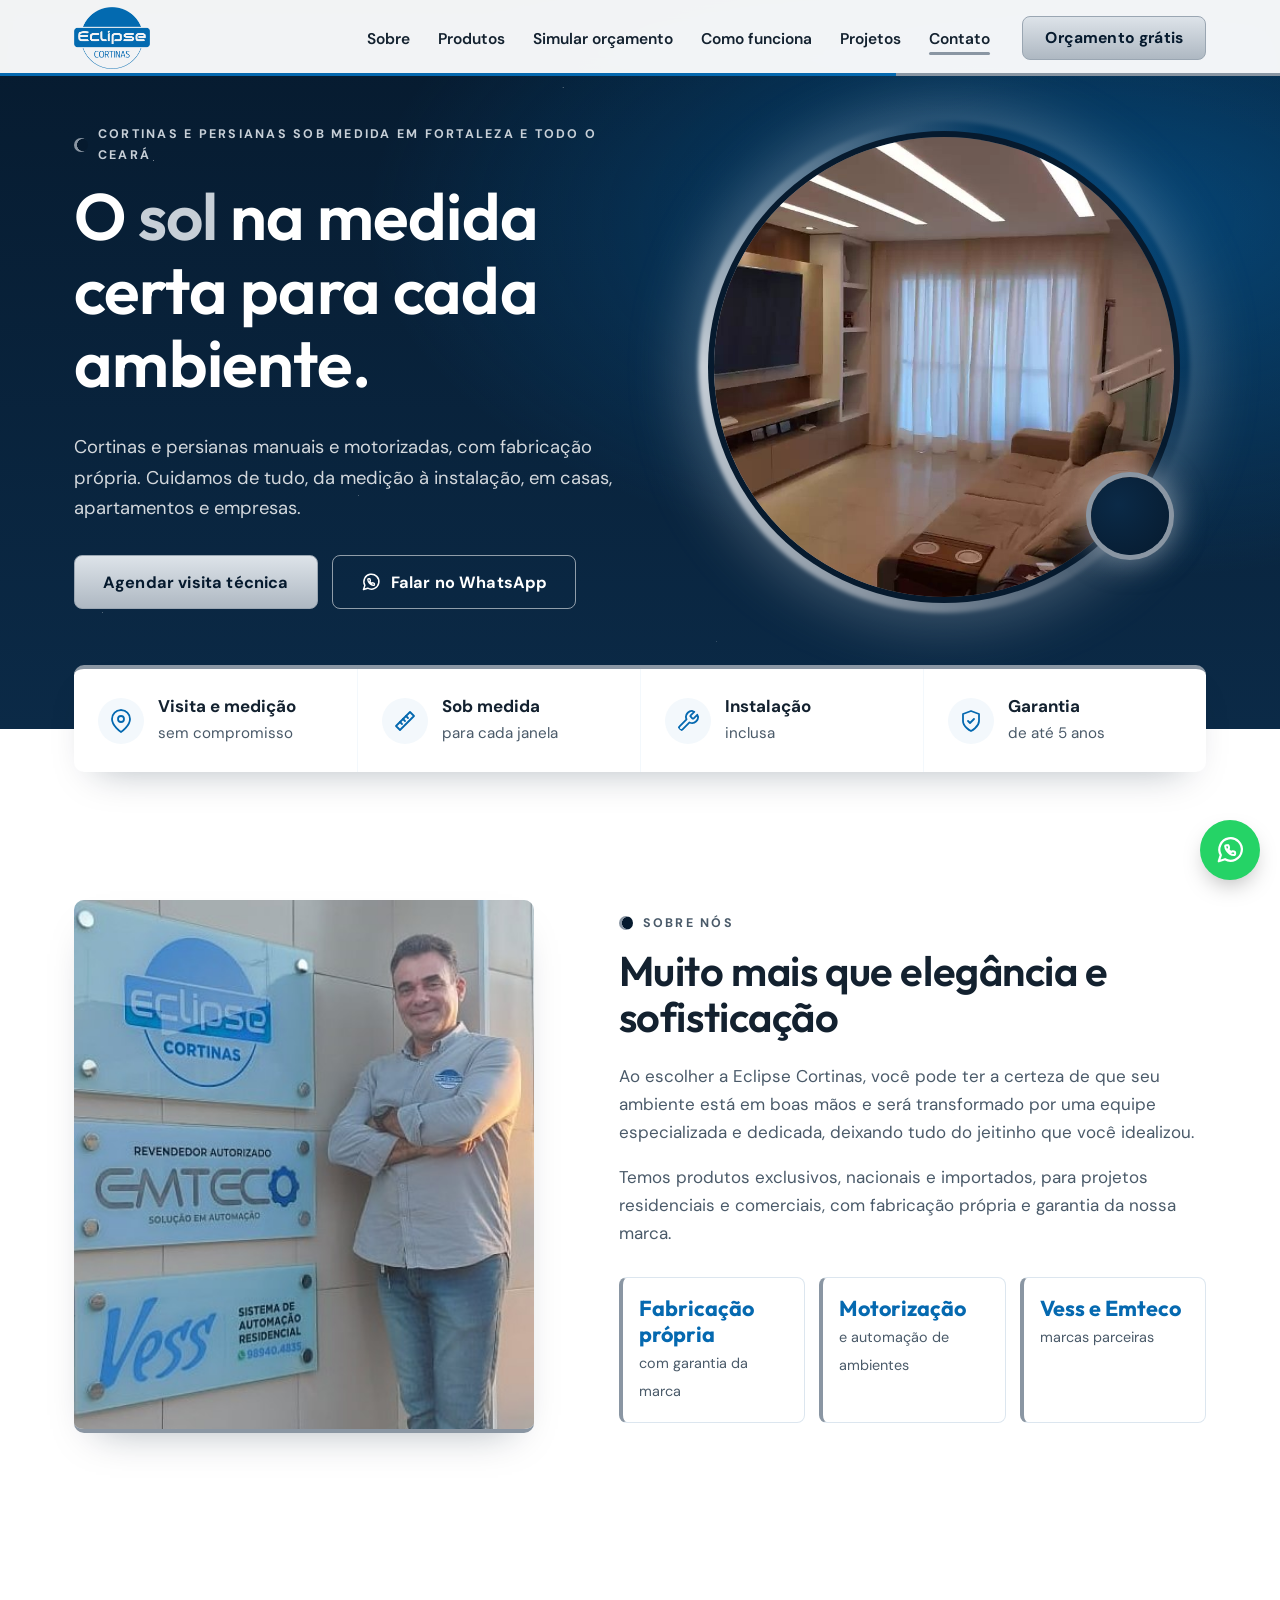
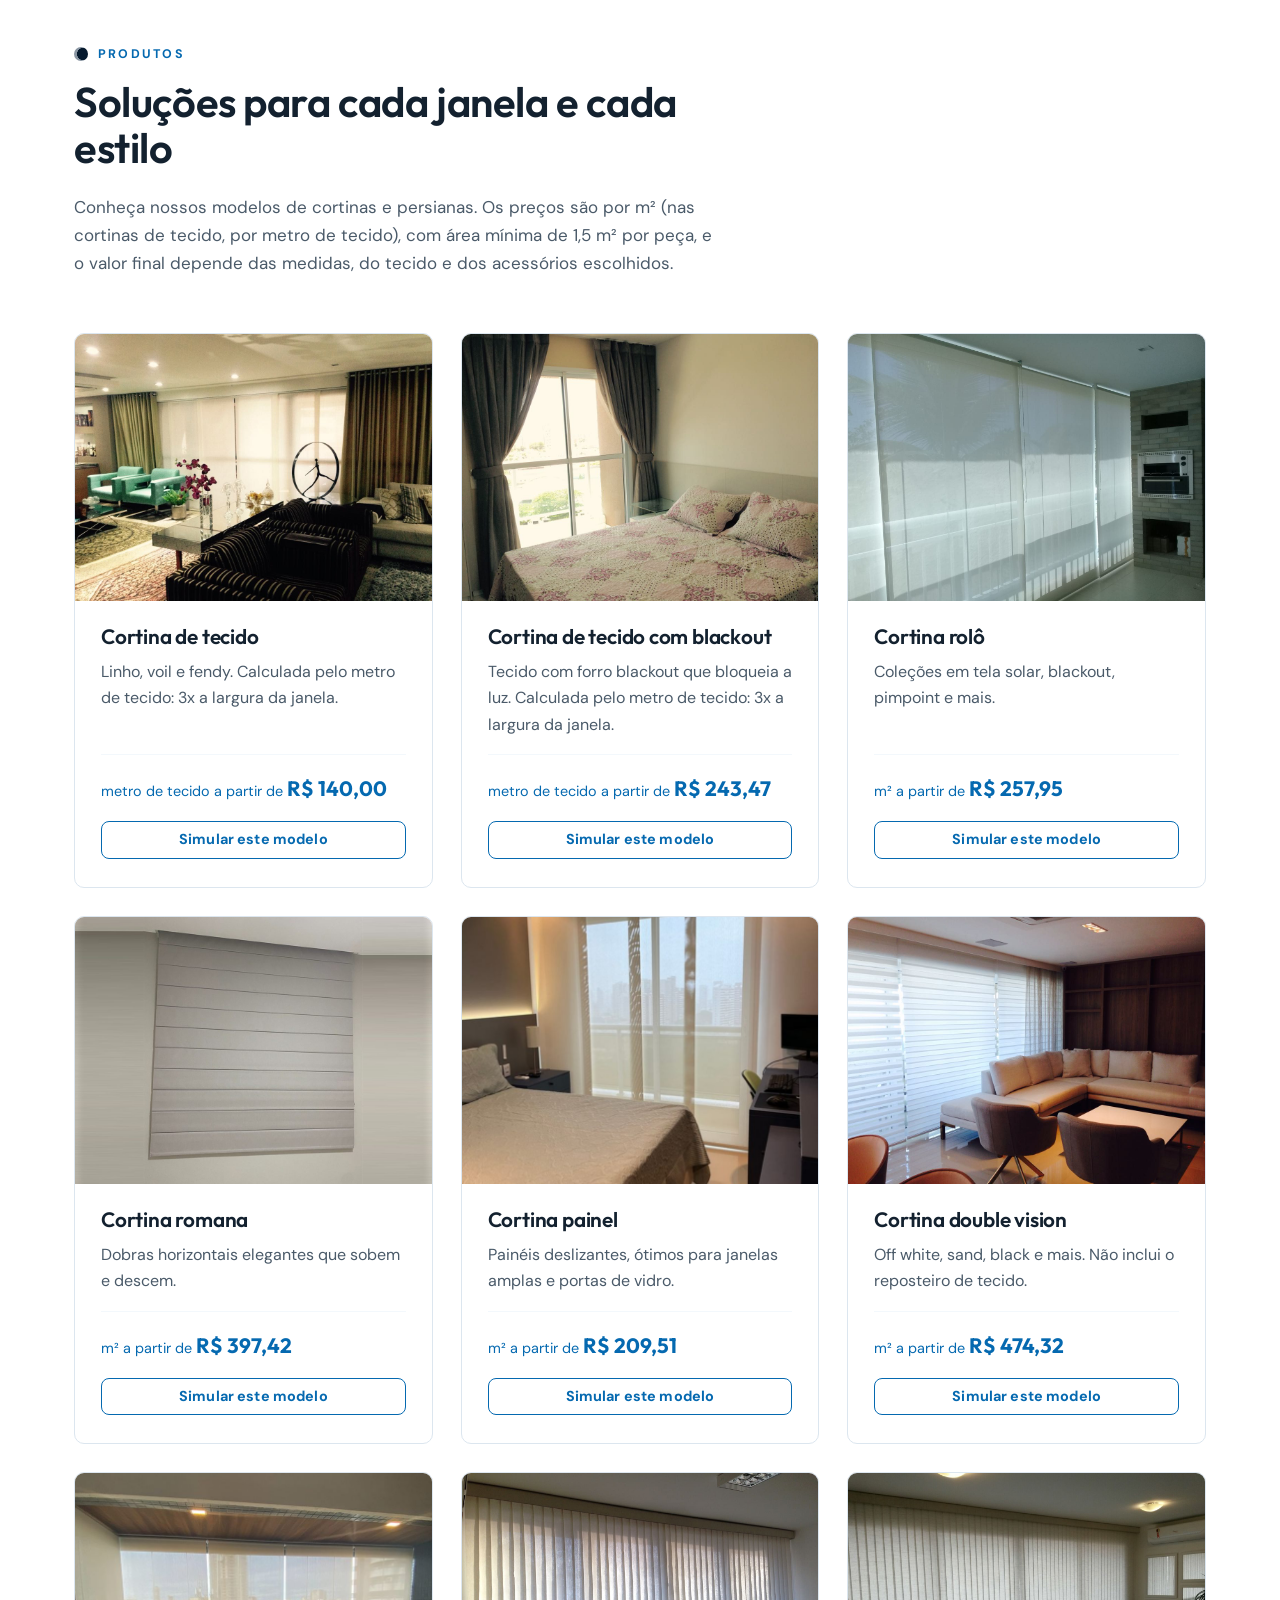
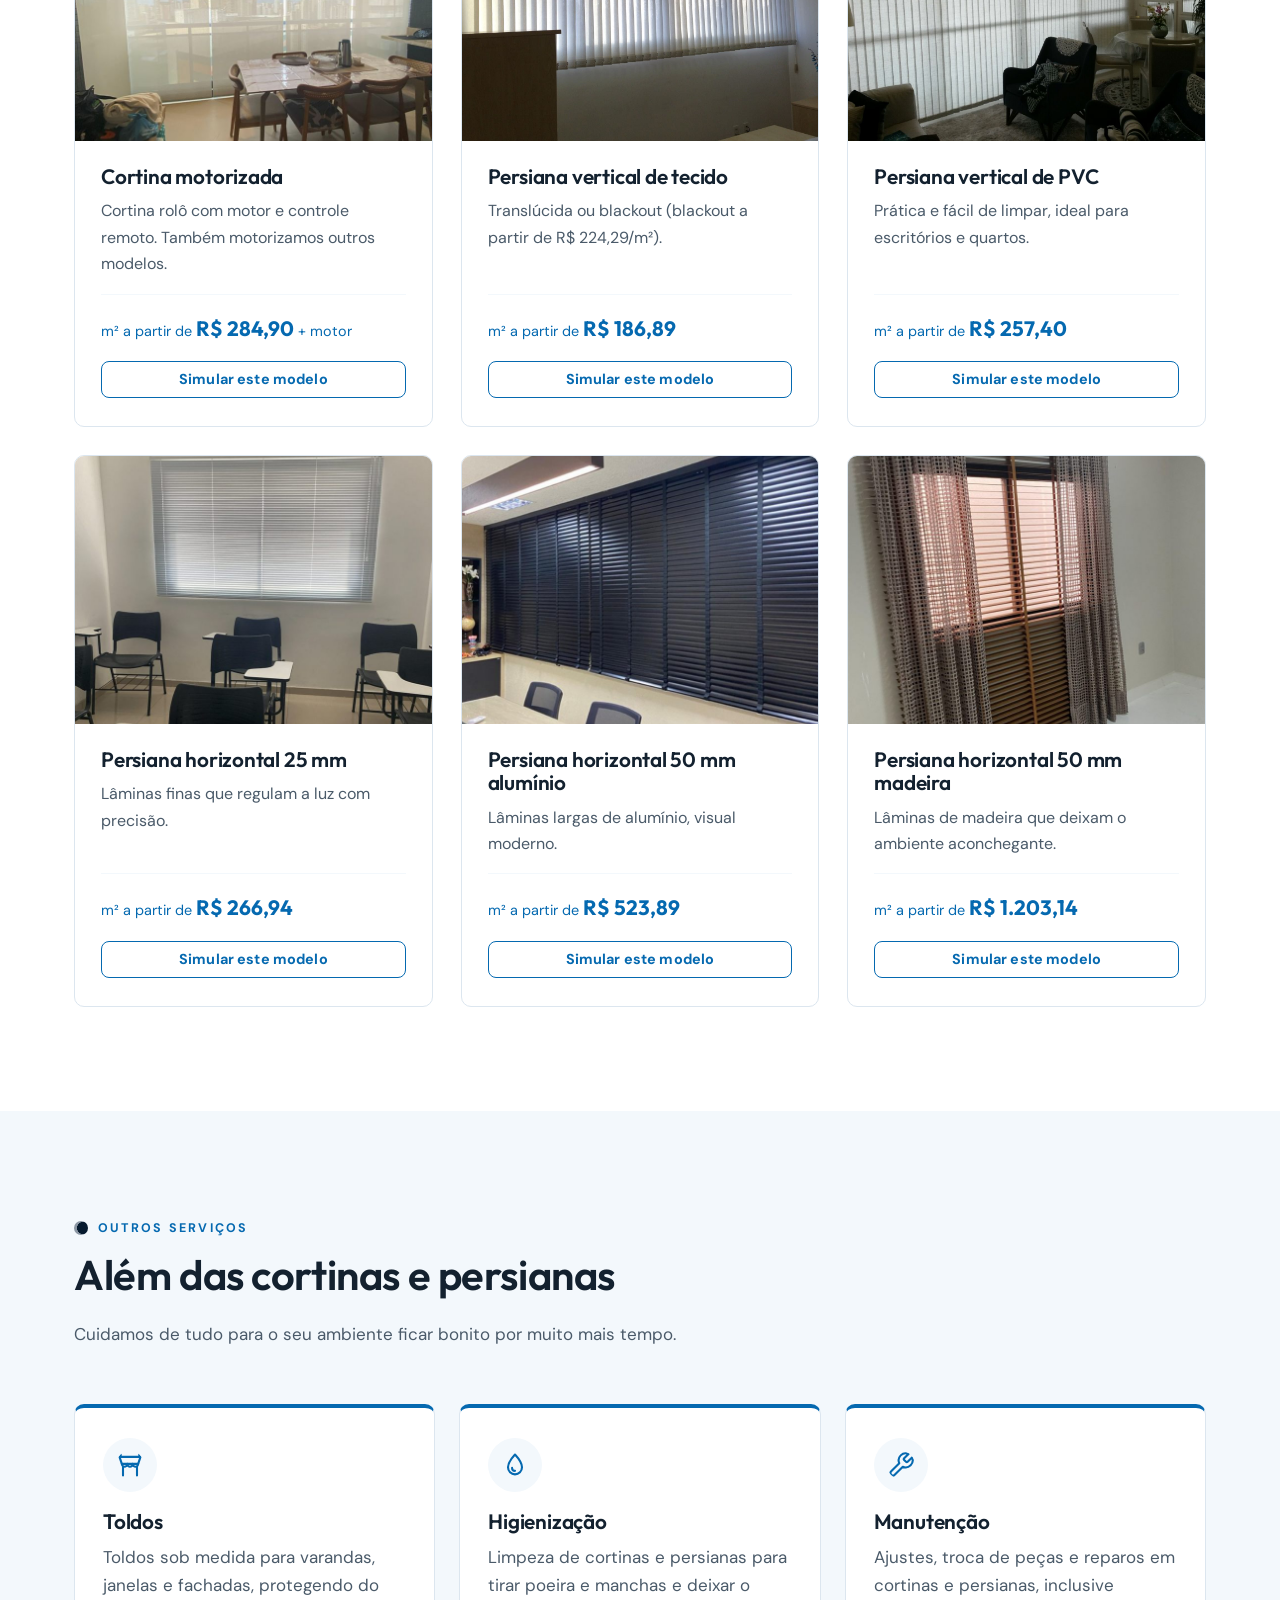
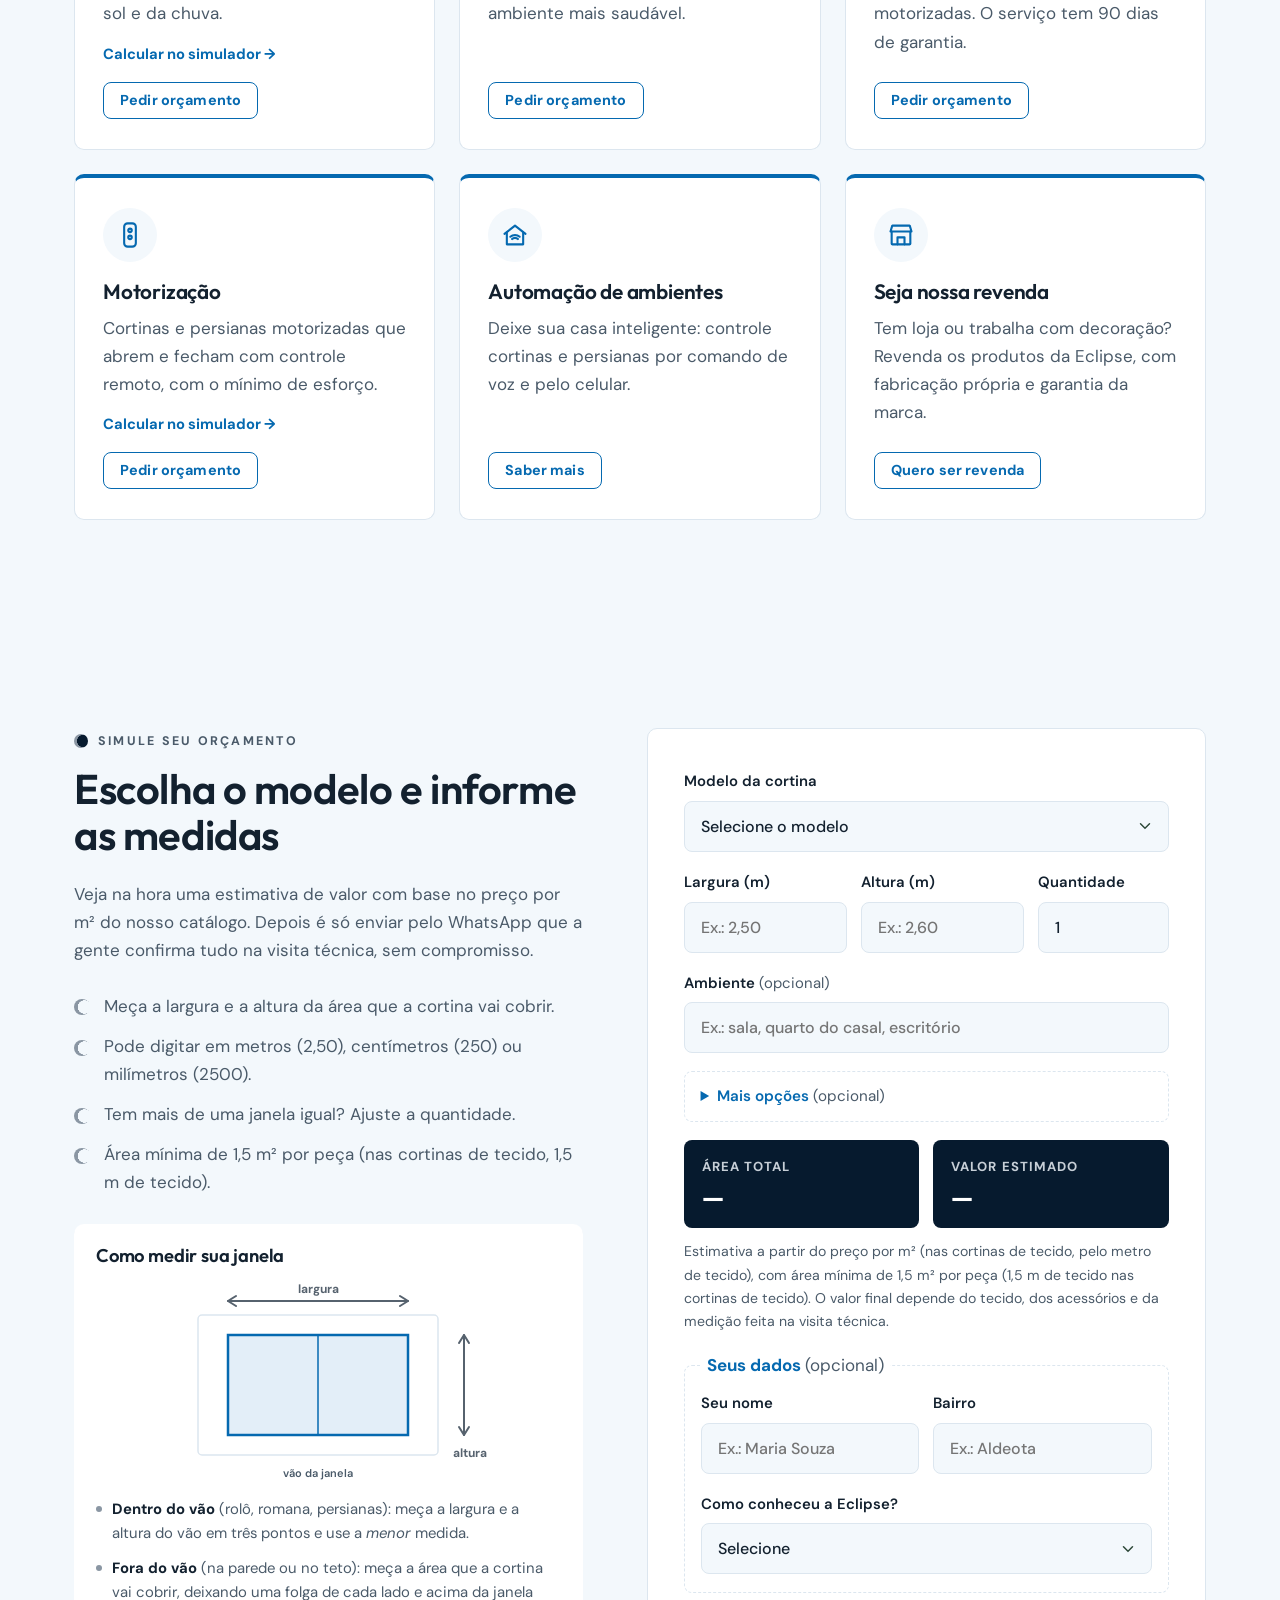
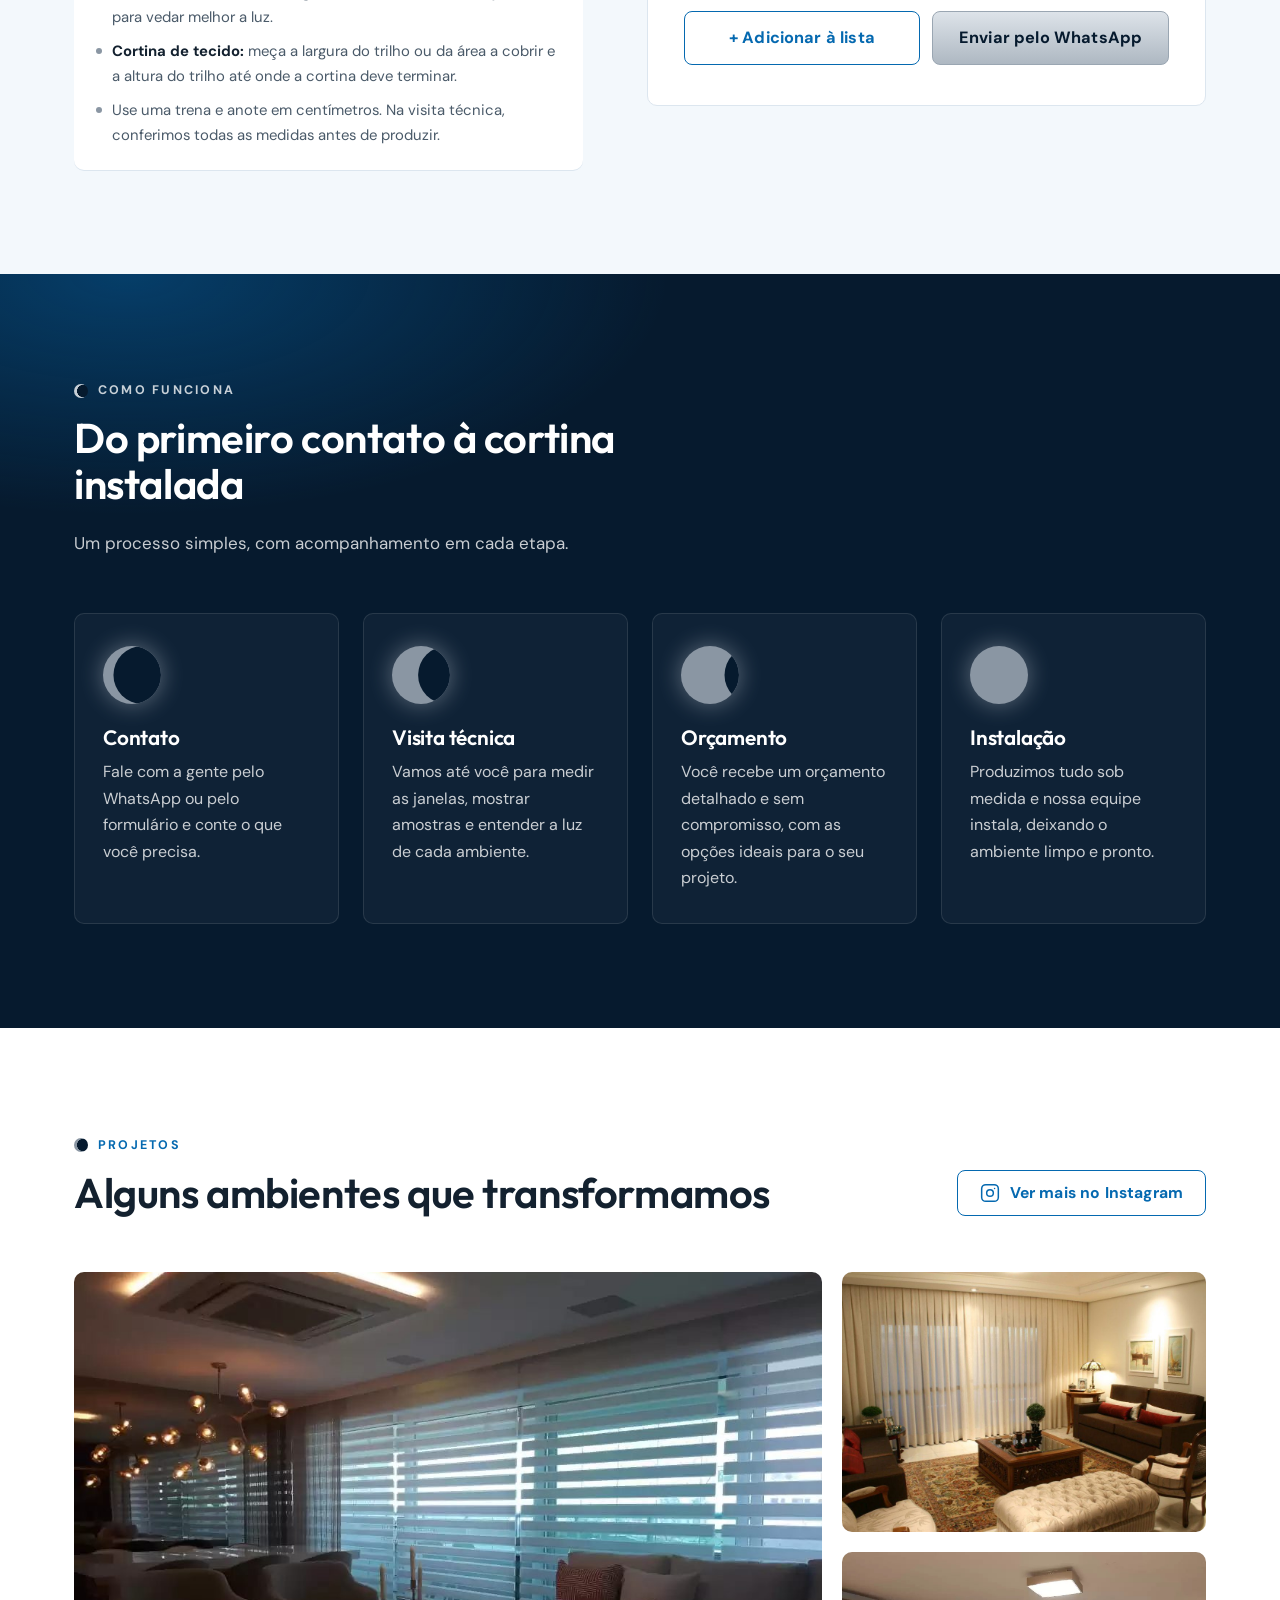
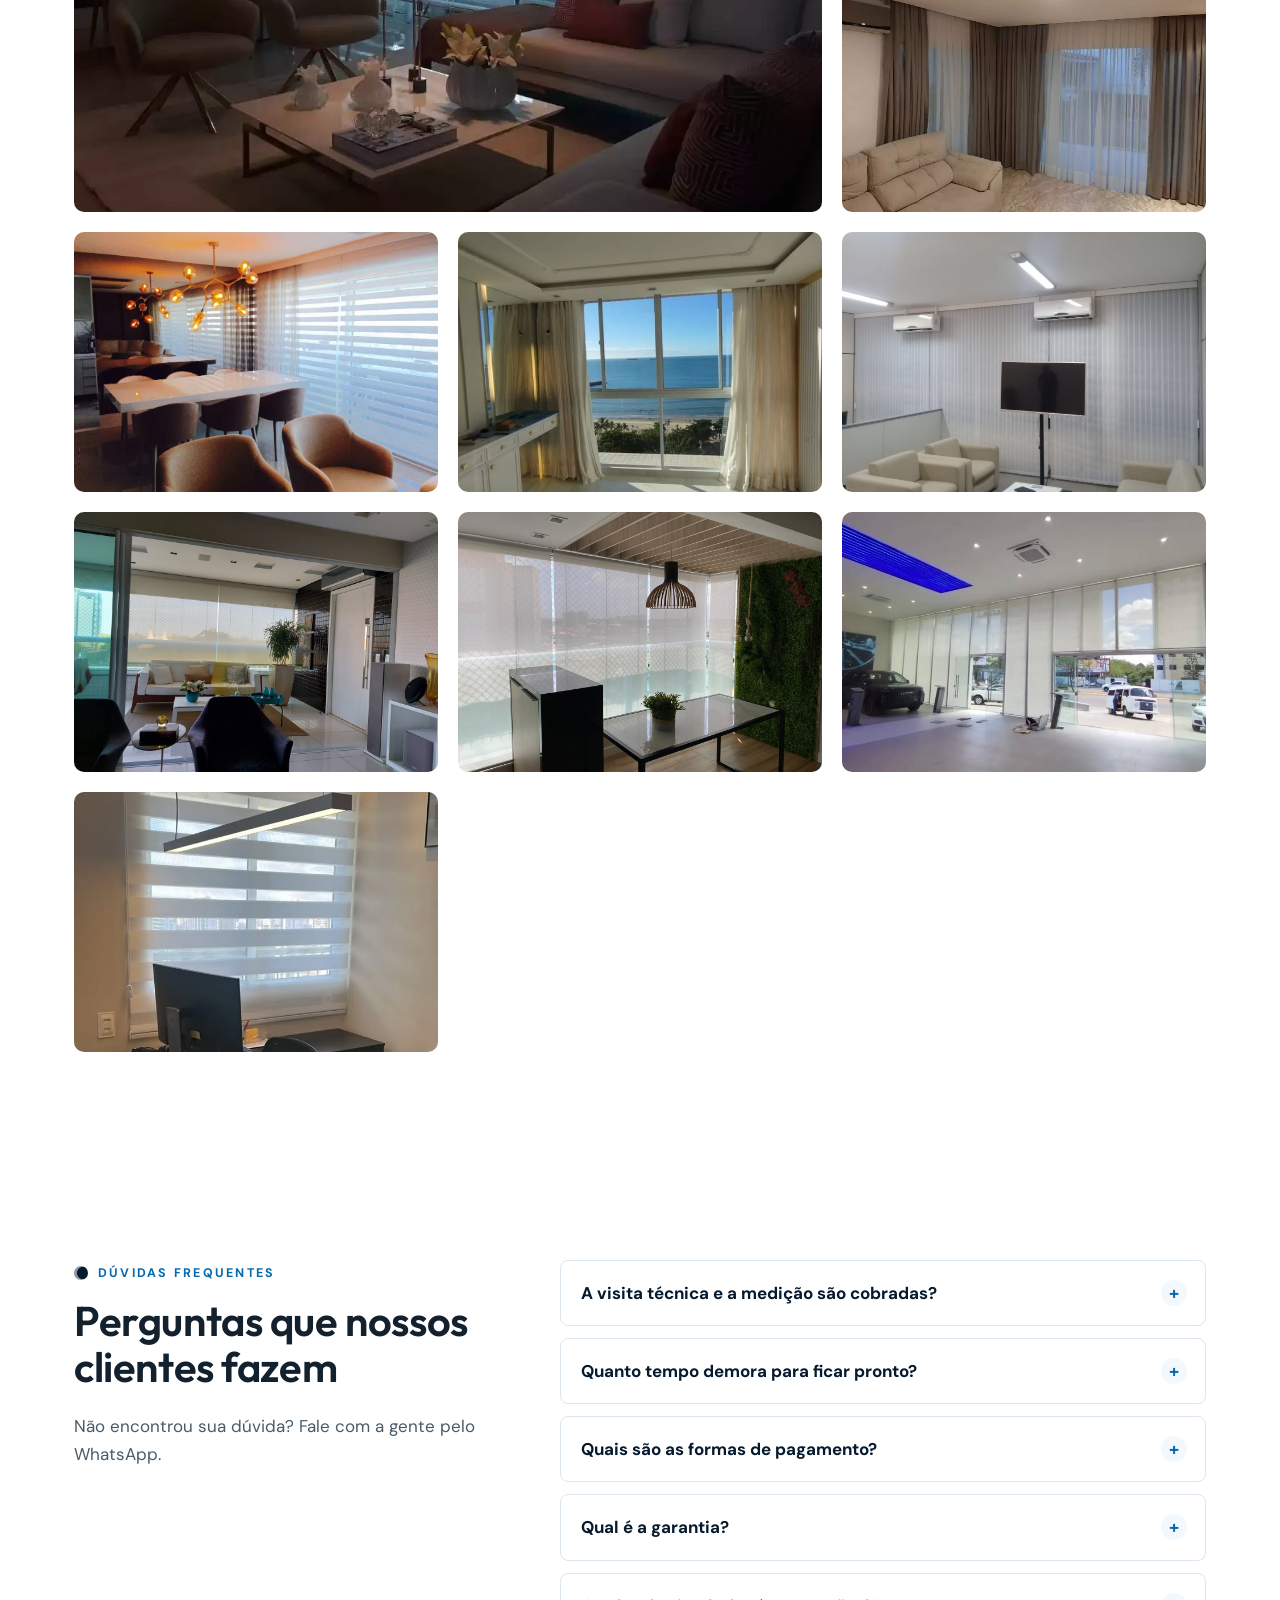
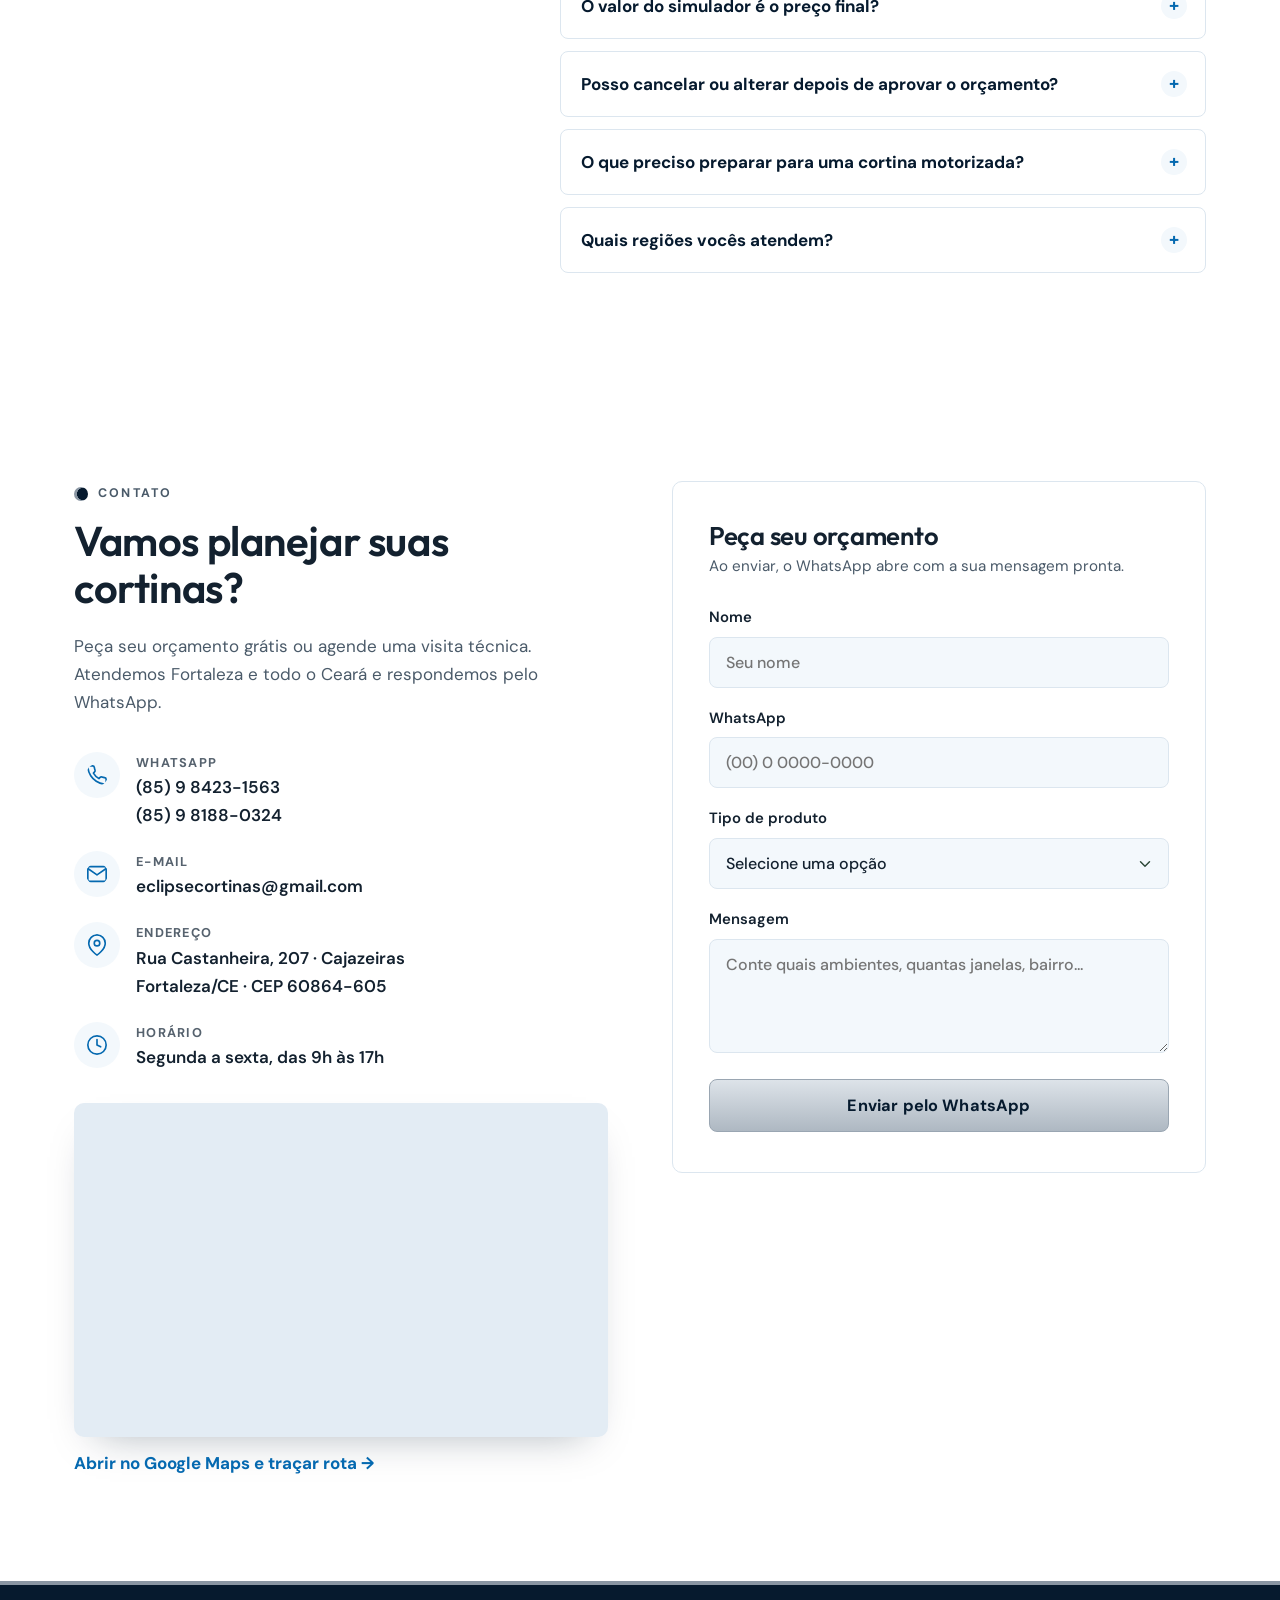
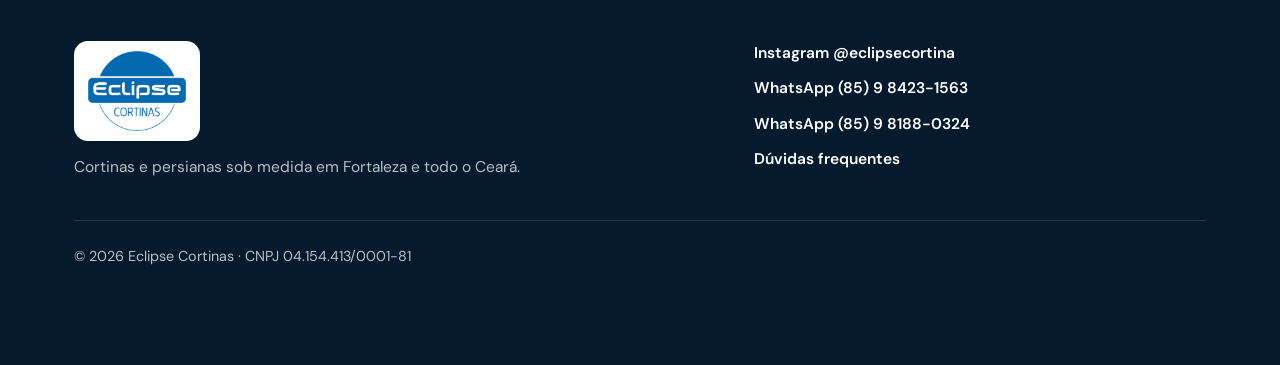
==== commit 9e73f01e: "Preços: cortina de tecido R$ 140,00 e com blackout R$ 243,47 (EDD + 40%) Co-Authored-By: Claude Opus" ====
--- a/index.html
+++ b/index.html
@@ -170,7 +170,7 @@
             <div class="product__body">
               <h3>Cortina de tecido</h3>
               <p>Linho, voil e fendy. Calculada pelo metro de tecido: 3x a largura da janela.</p>
-              <p class="product__price">metro de tecido a partir de <strong>R$ 171,60</strong></p>
+              <p class="product__price">metro de tecido a partir de <strong>R$ 140,00</strong></p>
               <button type="button" class="btn btn--outline btn--sm product__sim" data-modelo="Cortina de tecido">Simular este modelo</button>
             </div>
           </article>
@@ -182,7 +182,7 @@
             <div class="product__body">
               <h3>Cortina de tecido com blackout</h3>
               <p>Tecido com forro blackout que bloqueia a luz. Calculada pelo metro de tecido: 3x a largura da janela.</p>
-              <p class="product__price">metro de tecido a partir de <strong>R$ 244,09</strong></p>
+              <p class="product__price">metro de tecido a partir de <strong>R$ 243,47</strong></p>
               <button type="button" class="btn btn--outline btn--sm product__sim" data-modelo="Cortina de tecido com blackout">Simular este modelo</button>
             </div>
           </article>
@@ -405,8 +405,8 @@
             <select id="sim-modelo" name="modelo" required>
               <option value="" disabled selected>Selecione o modelo</option>
               <optgroup label="Cortinas">
-                <option data-preco="171.60" data-calculo="tecido" data-alturamax="2.80" data-prazo="10">Cortina de tecido</option>
-                <option data-preco="244.09" data-calculo="tecido" data-alturamax="2.70" data-prazo="10">Cortina de tecido com blackout</option>
+                <option data-preco="140.00" data-calculo="tecido" data-alturamax="2.80" data-prazo="10">Cortina de tecido</option>
+                <option data-preco="243.47" data-calculo="tecido" data-alturamax="2.70" data-prazo="10">Cortina de tecido com blackout</option>
                 <option data-preco="257.95" data-guia="121.00" data-prazo="5">Cortina rolô</option>
                 <option data-preco="397.42" data-prazo="12">Cortina romana</option>
                 <option data-preco="209.51" data-prazo="10">Cortina painel</option>
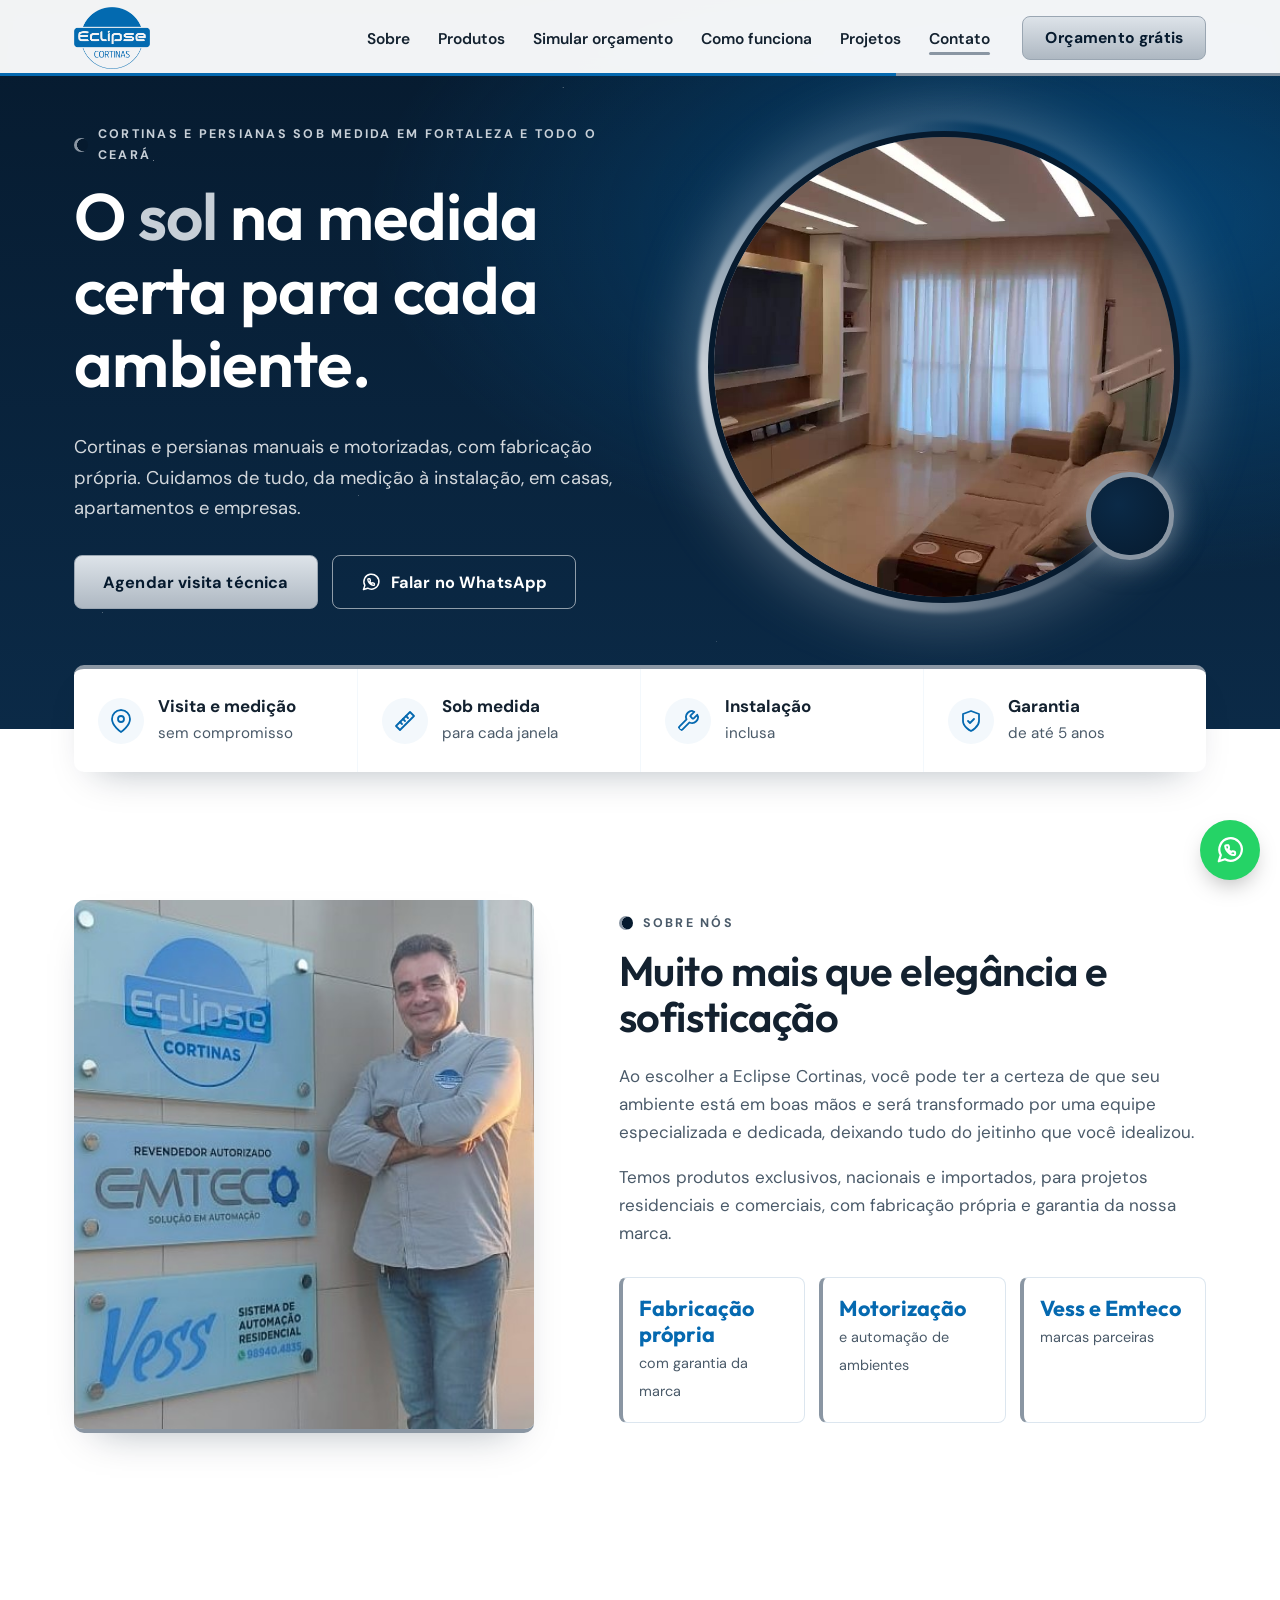
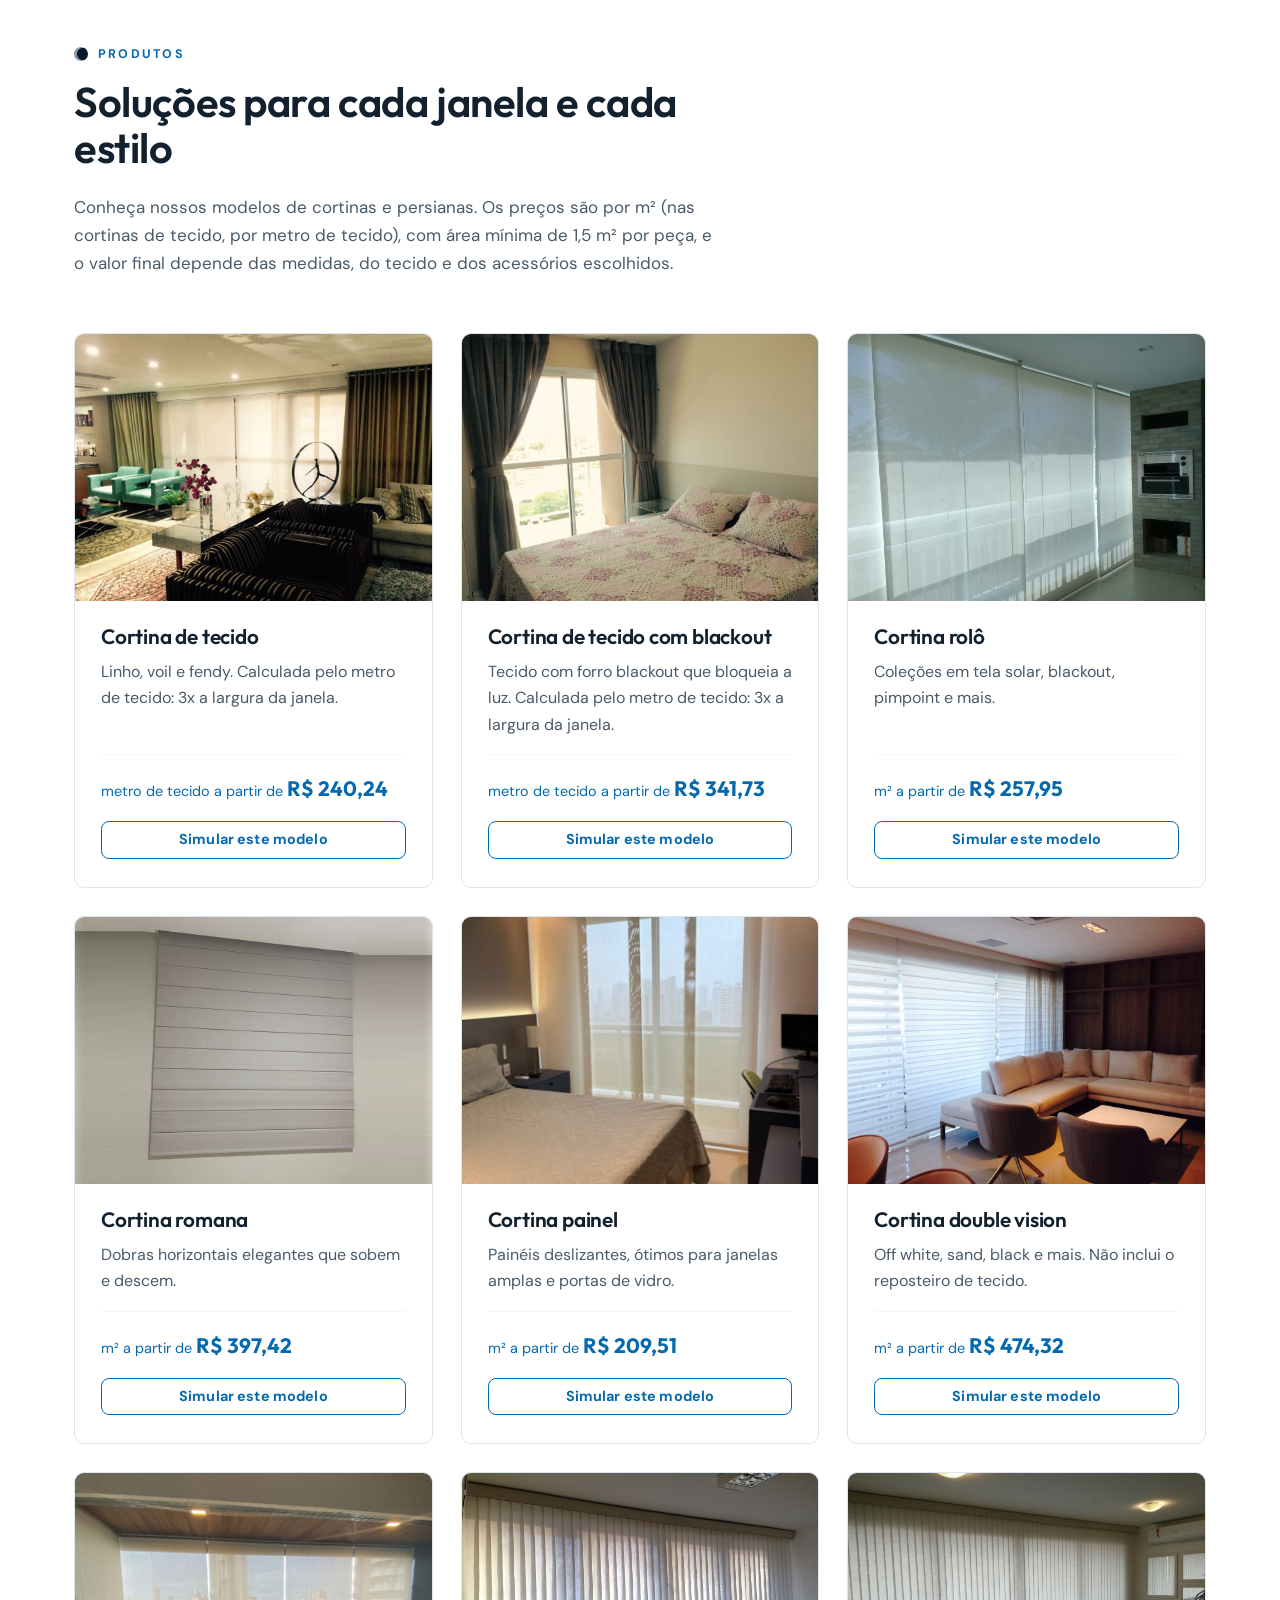
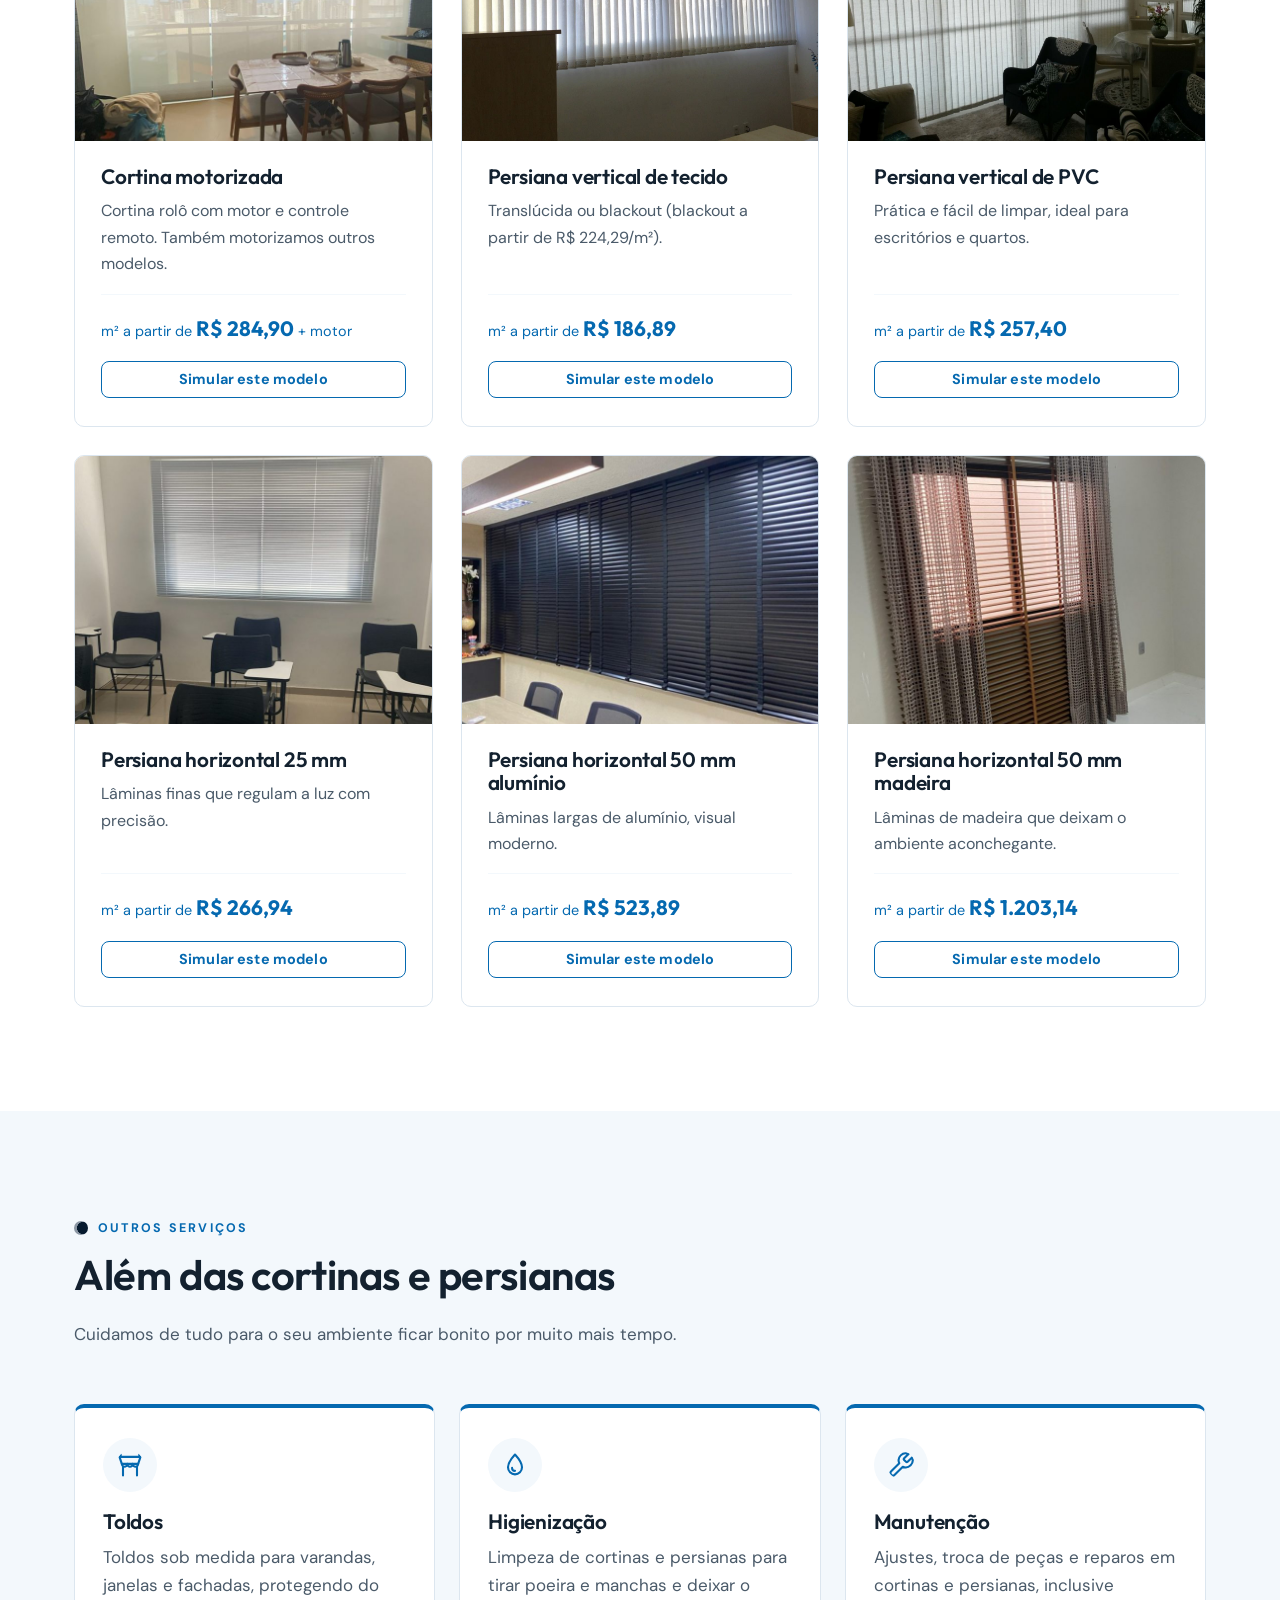
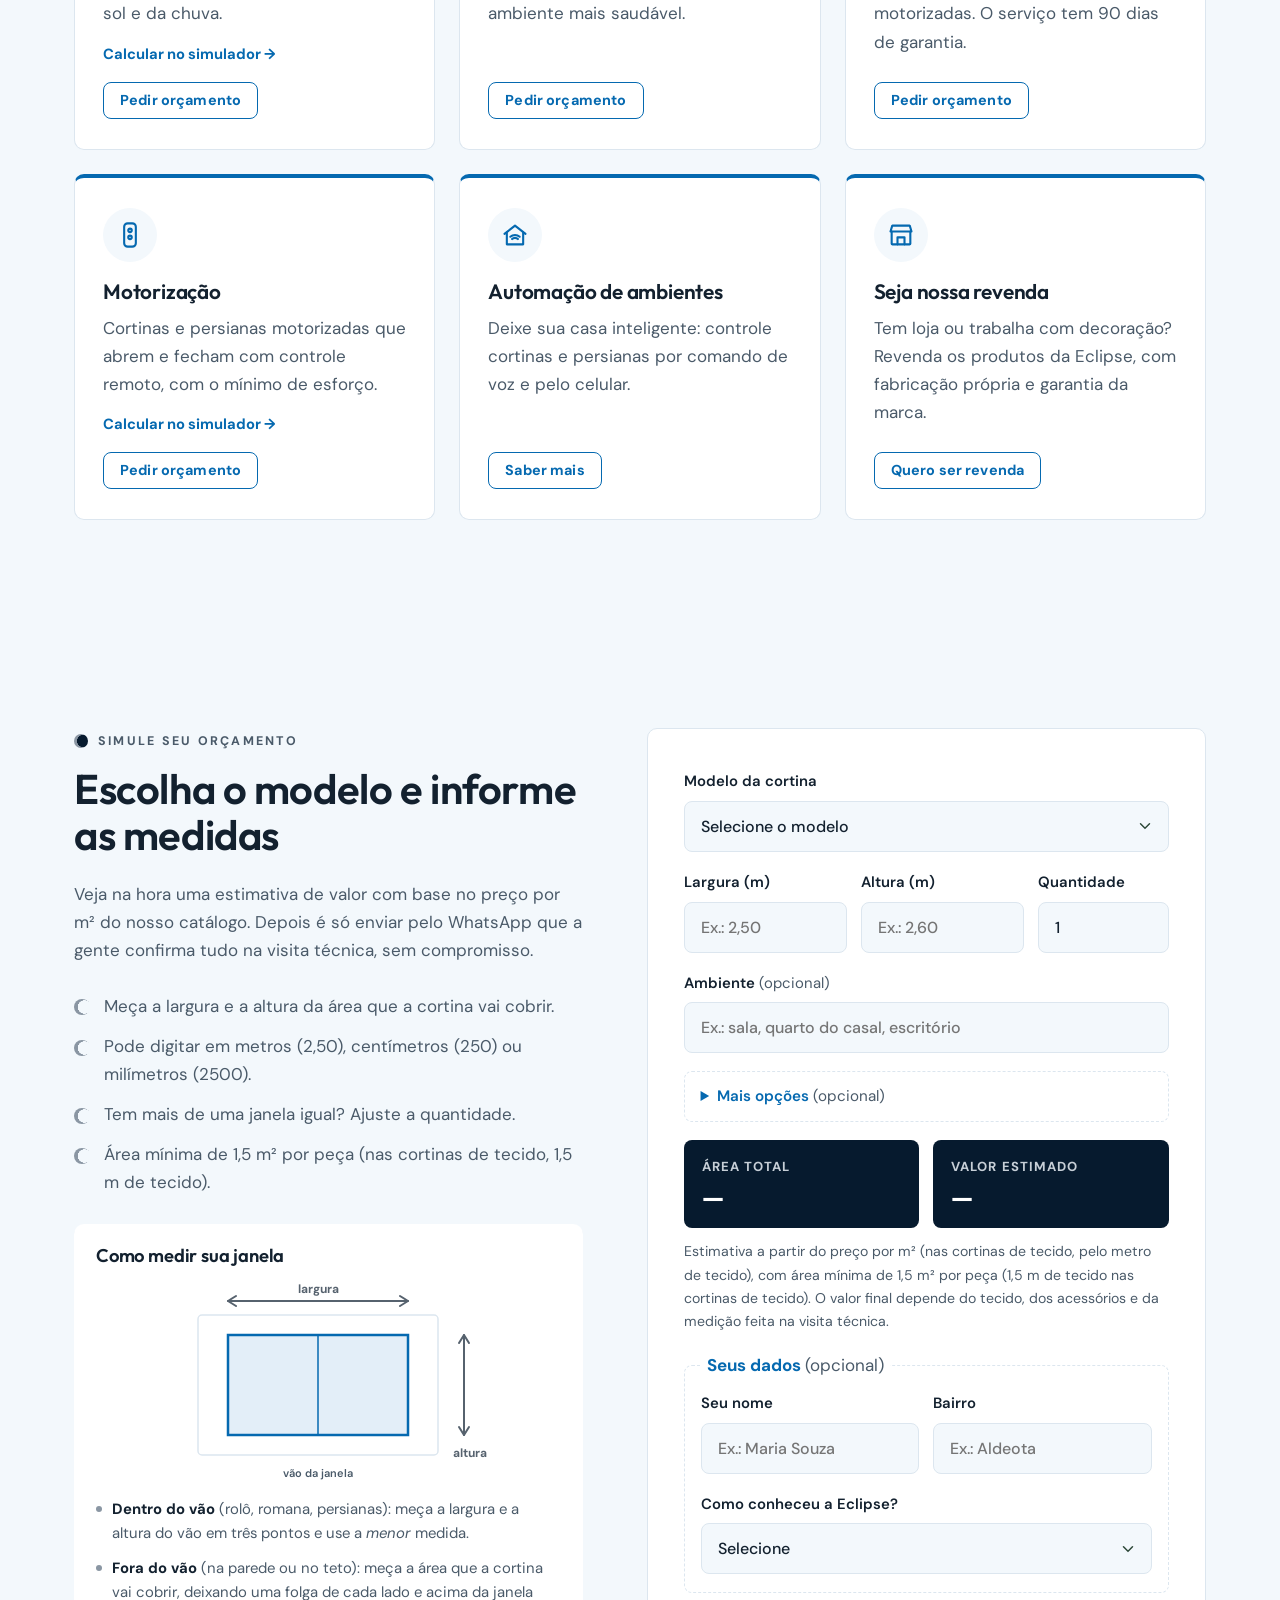
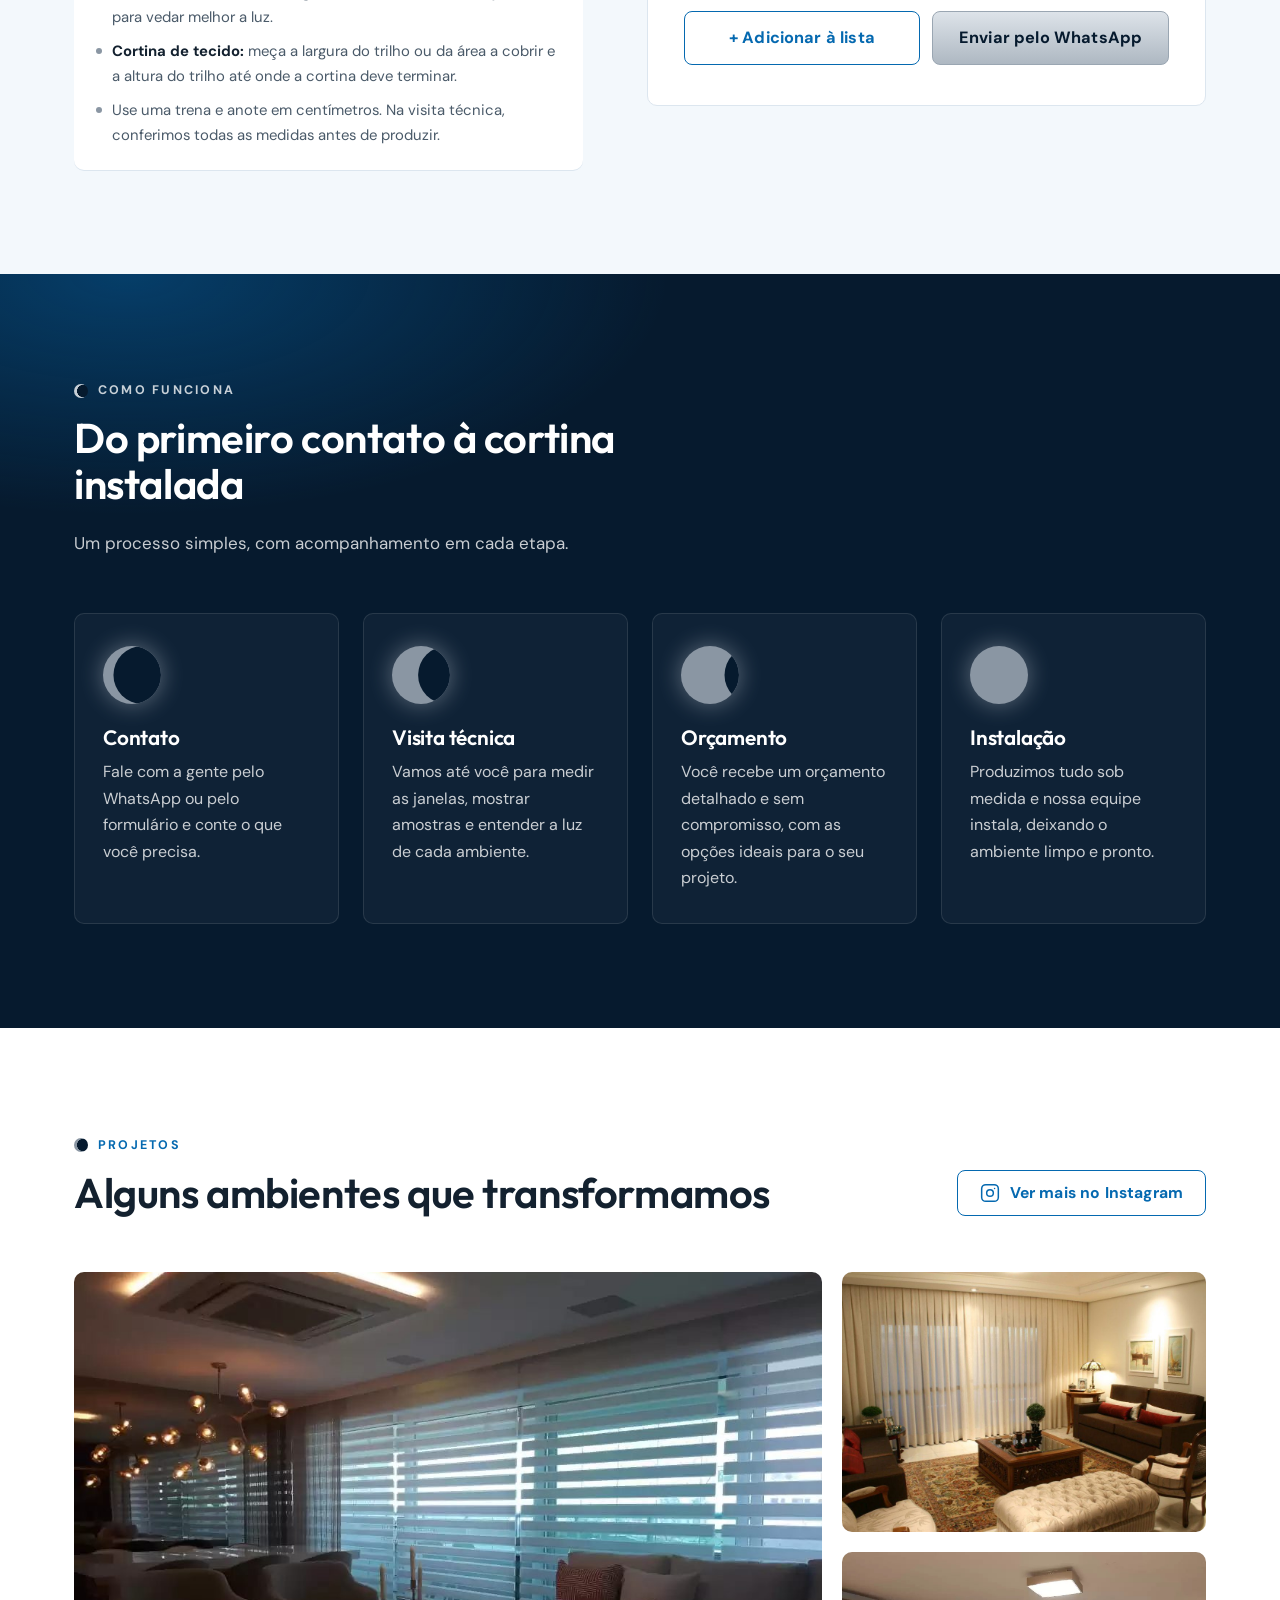
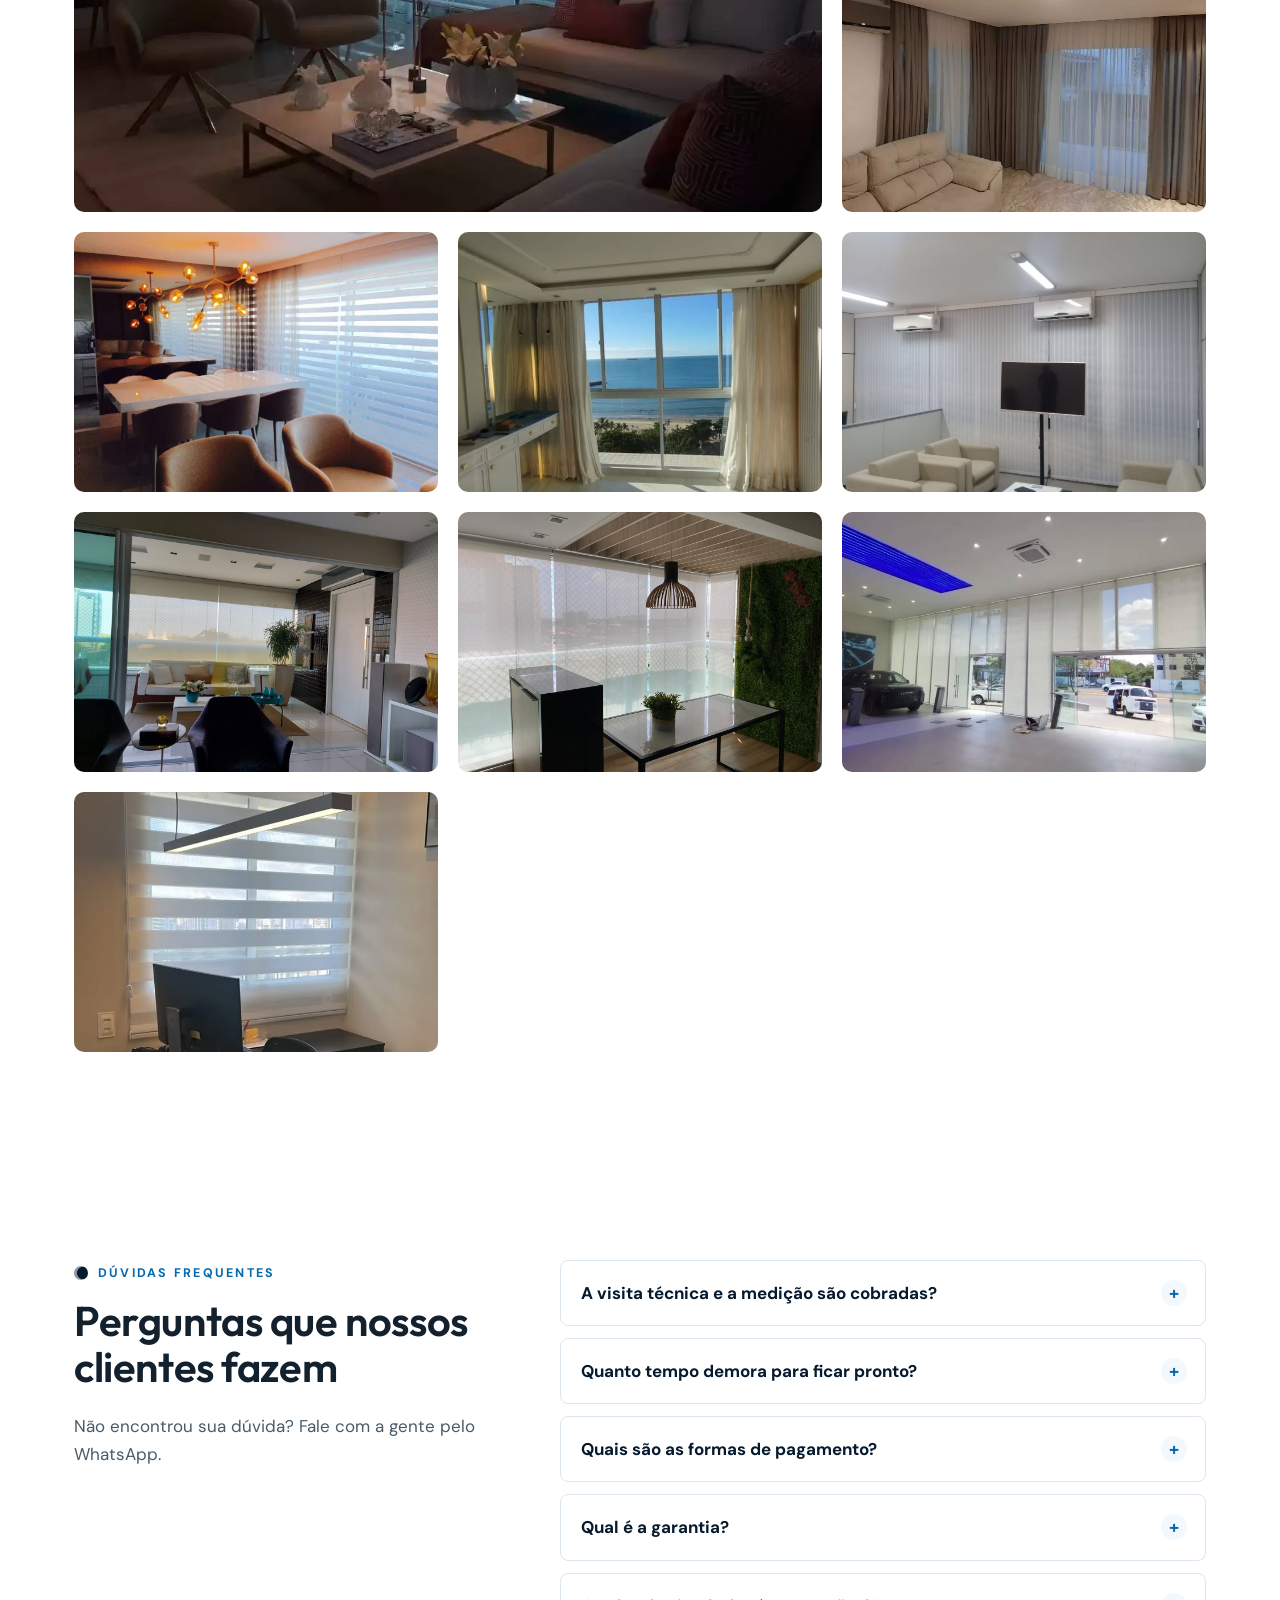
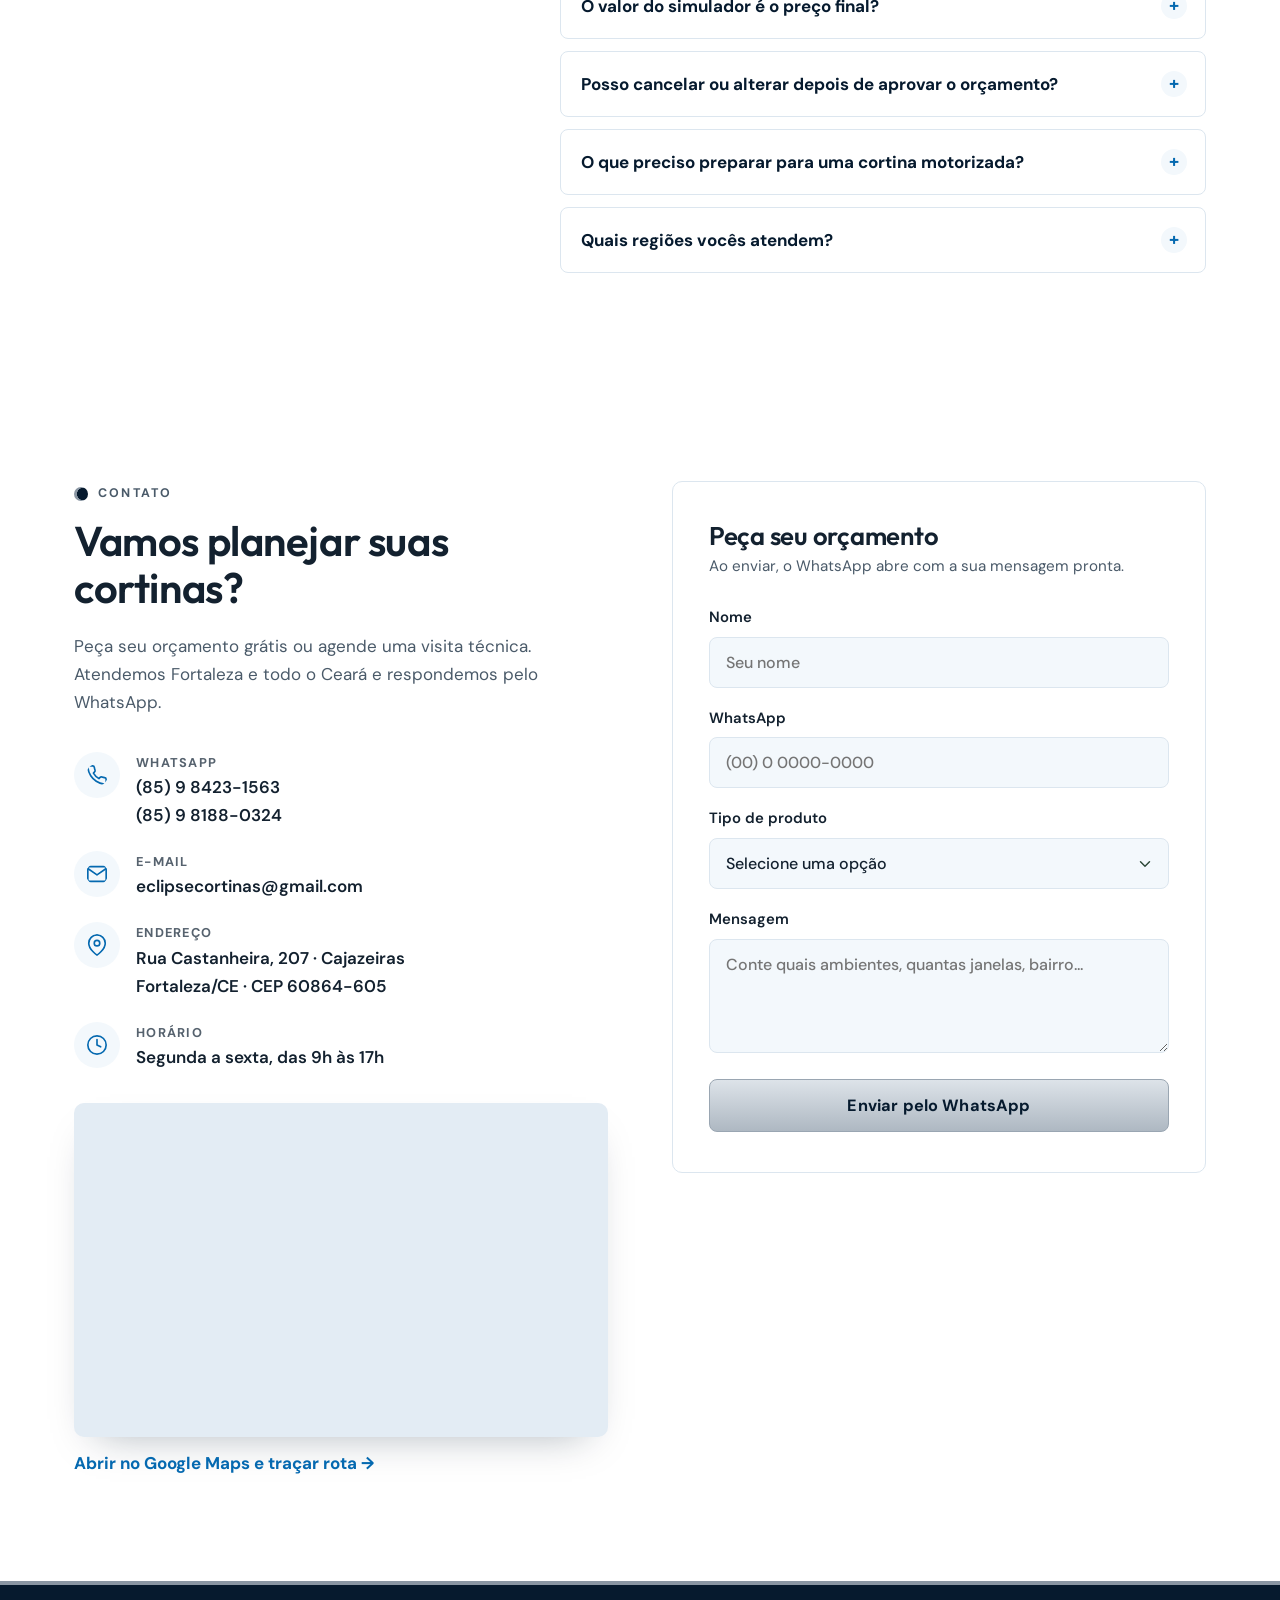
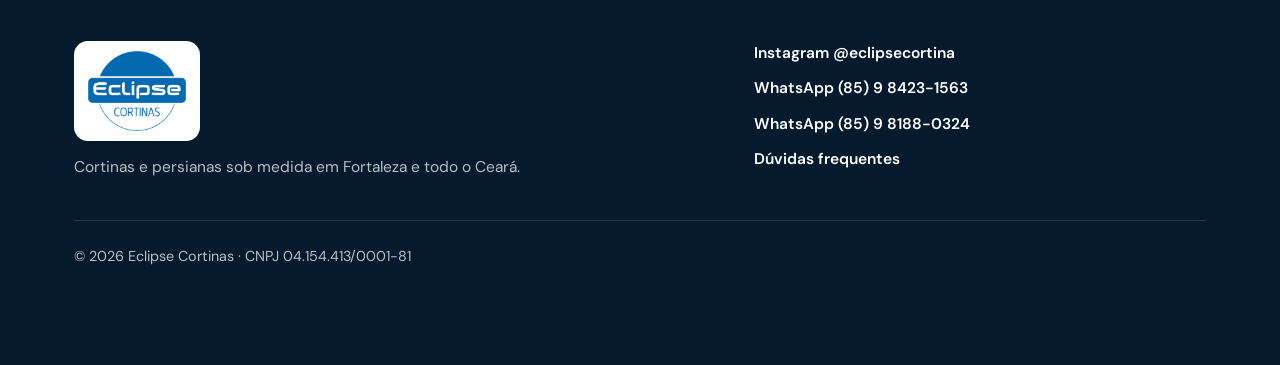
==== commit 013dc7d5: "Preços: cortina de tecido R$ 240,24 e com blackout R$ 341,73 (+40%) Co-Authored-By: Claude Opus 5.5 " ====
--- a/index.html
+++ b/index.html
@@ -170,7 +170,7 @@
             <div class="product__body">
               <h3>Cortina de tecido</h3>
               <p>Linho, voil e fendy. Calculada pelo metro de tecido: 3x a largura da janela.</p>
-              <p class="product__price">metro de tecido a partir de <strong>R$ 140,00</strong></p>
+              <p class="product__price">metro de tecido a partir de <strong>R$ 240,24</strong></p>
               <button type="button" class="btn btn--outline btn--sm product__sim" data-modelo="Cortina de tecido">Simular este modelo</button>
             </div>
           </article>
@@ -182,7 +182,7 @@
             <div class="product__body">
               <h3>Cortina de tecido com blackout</h3>
               <p>Tecido com forro blackout que bloqueia a luz. Calculada pelo metro de tecido: 3x a largura da janela.</p>
-              <p class="product__price">metro de tecido a partir de <strong>R$ 243,47</strong></p>
+              <p class="product__price">metro de tecido a partir de <strong>R$ 341,73</strong></p>
               <button type="button" class="btn btn--outline btn--sm product__sim" data-modelo="Cortina de tecido com blackout">Simular este modelo</button>
             </div>
           </article>
@@ -405,8 +405,8 @@
             <select id="sim-modelo" name="modelo" required>
               <option value="" disabled selected>Selecione o modelo</option>
               <optgroup label="Cortinas">
-                <option data-preco="140.00" data-calculo="tecido" data-alturamax="2.80" data-prazo="10">Cortina de tecido</option>
-                <option data-preco="243.47" data-calculo="tecido" data-alturamax="2.70" data-prazo="10">Cortina de tecido com blackout</option>
+                <option data-preco="240.24" data-calculo="tecido" data-alturamax="2.80" data-prazo="10">Cortina de tecido</option>
+                <option data-preco="341.73" data-calculo="tecido" data-alturamax="2.70" data-prazo="10">Cortina de tecido com blackout</option>
                 <option data-preco="257.95" data-guia="121.00" data-prazo="5">Cortina rolô</option>
                 <option data-preco="397.42" data-prazo="12">Cortina romana</option>
                 <option data-preco="209.51" data-prazo="10">Cortina painel</option>
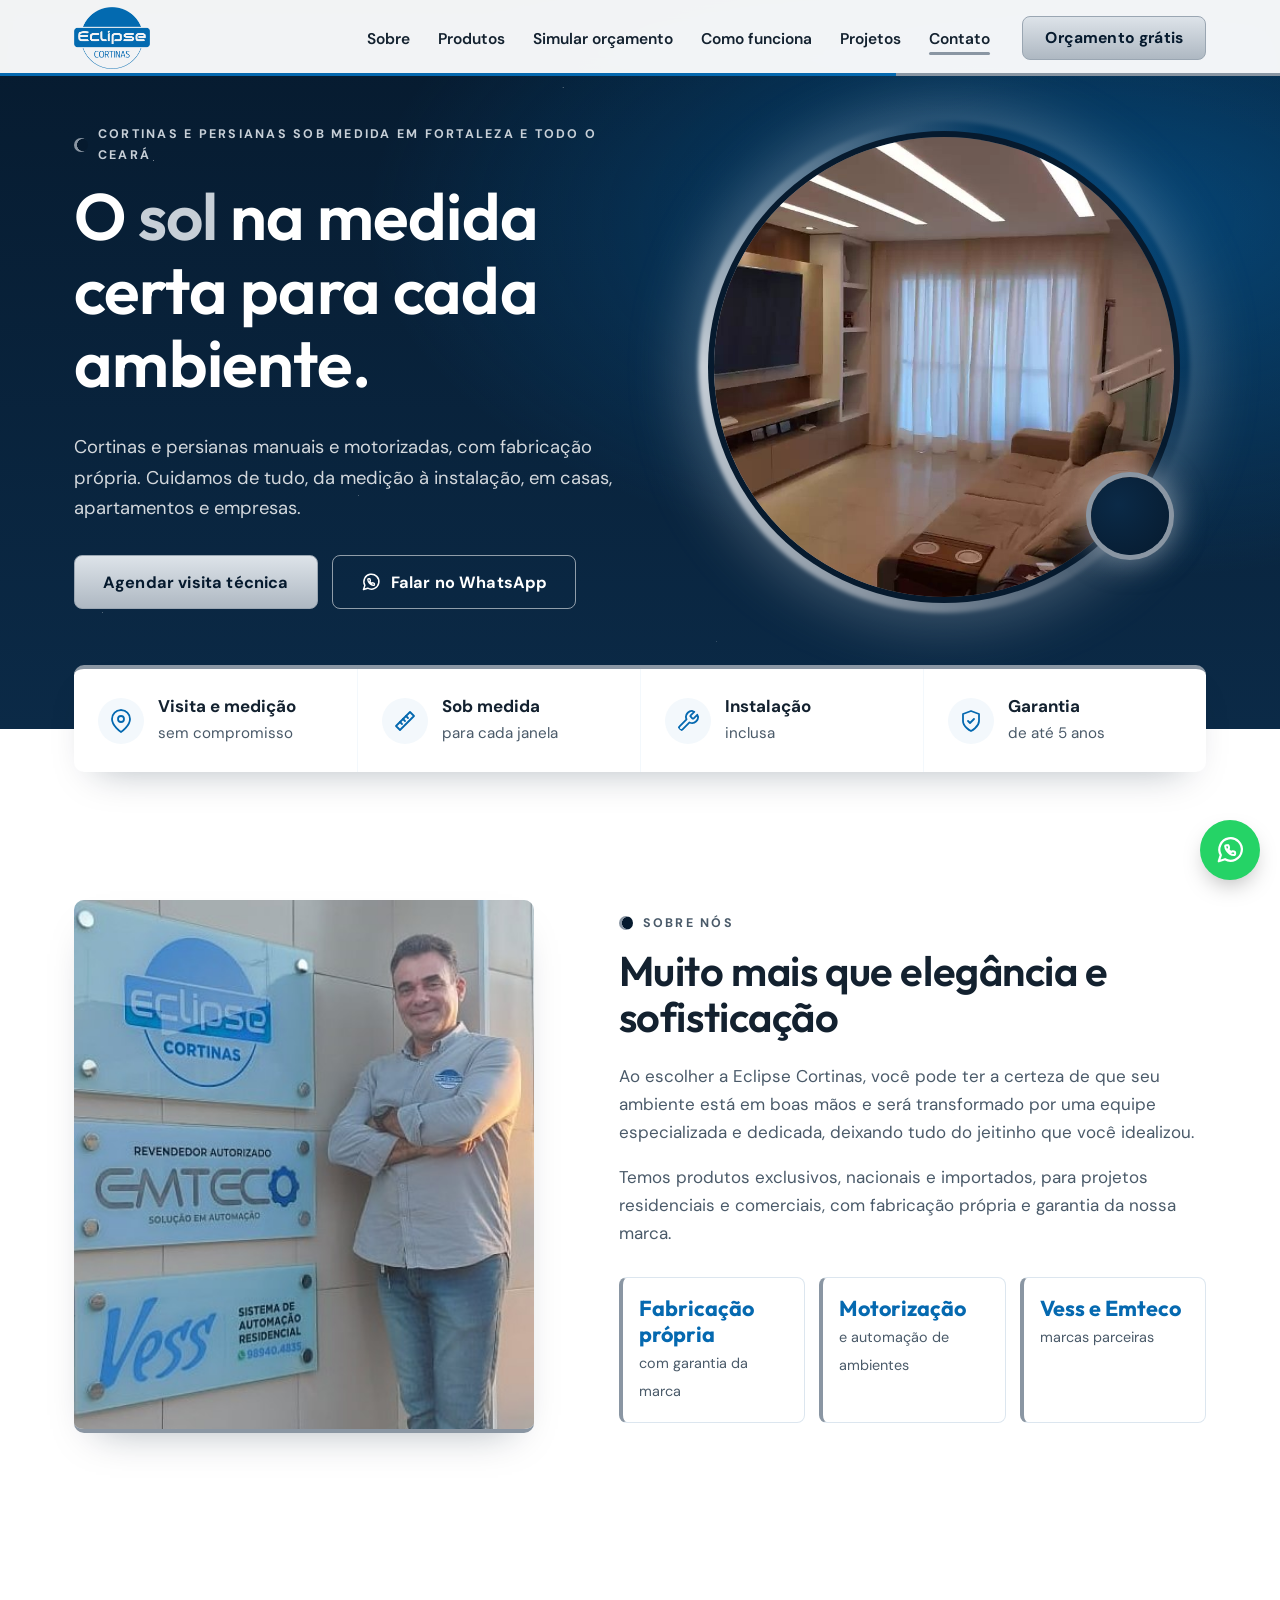
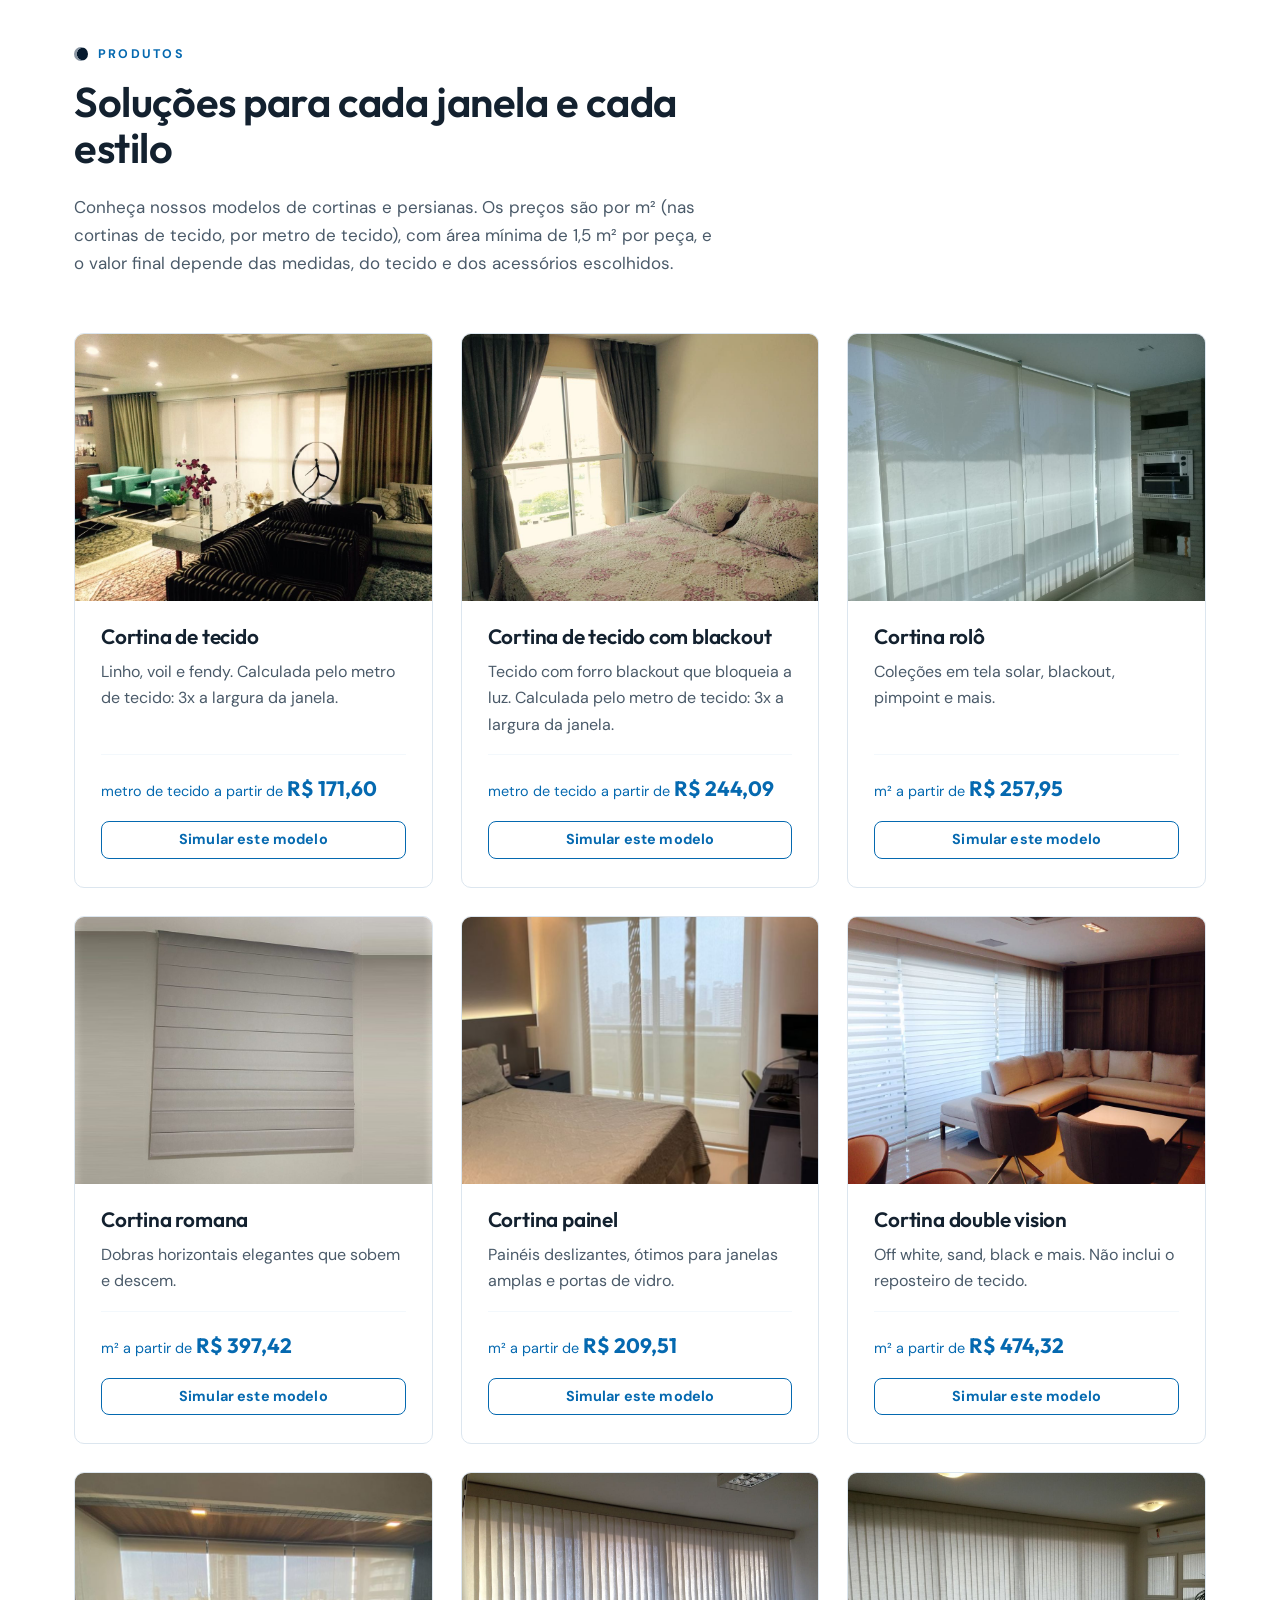
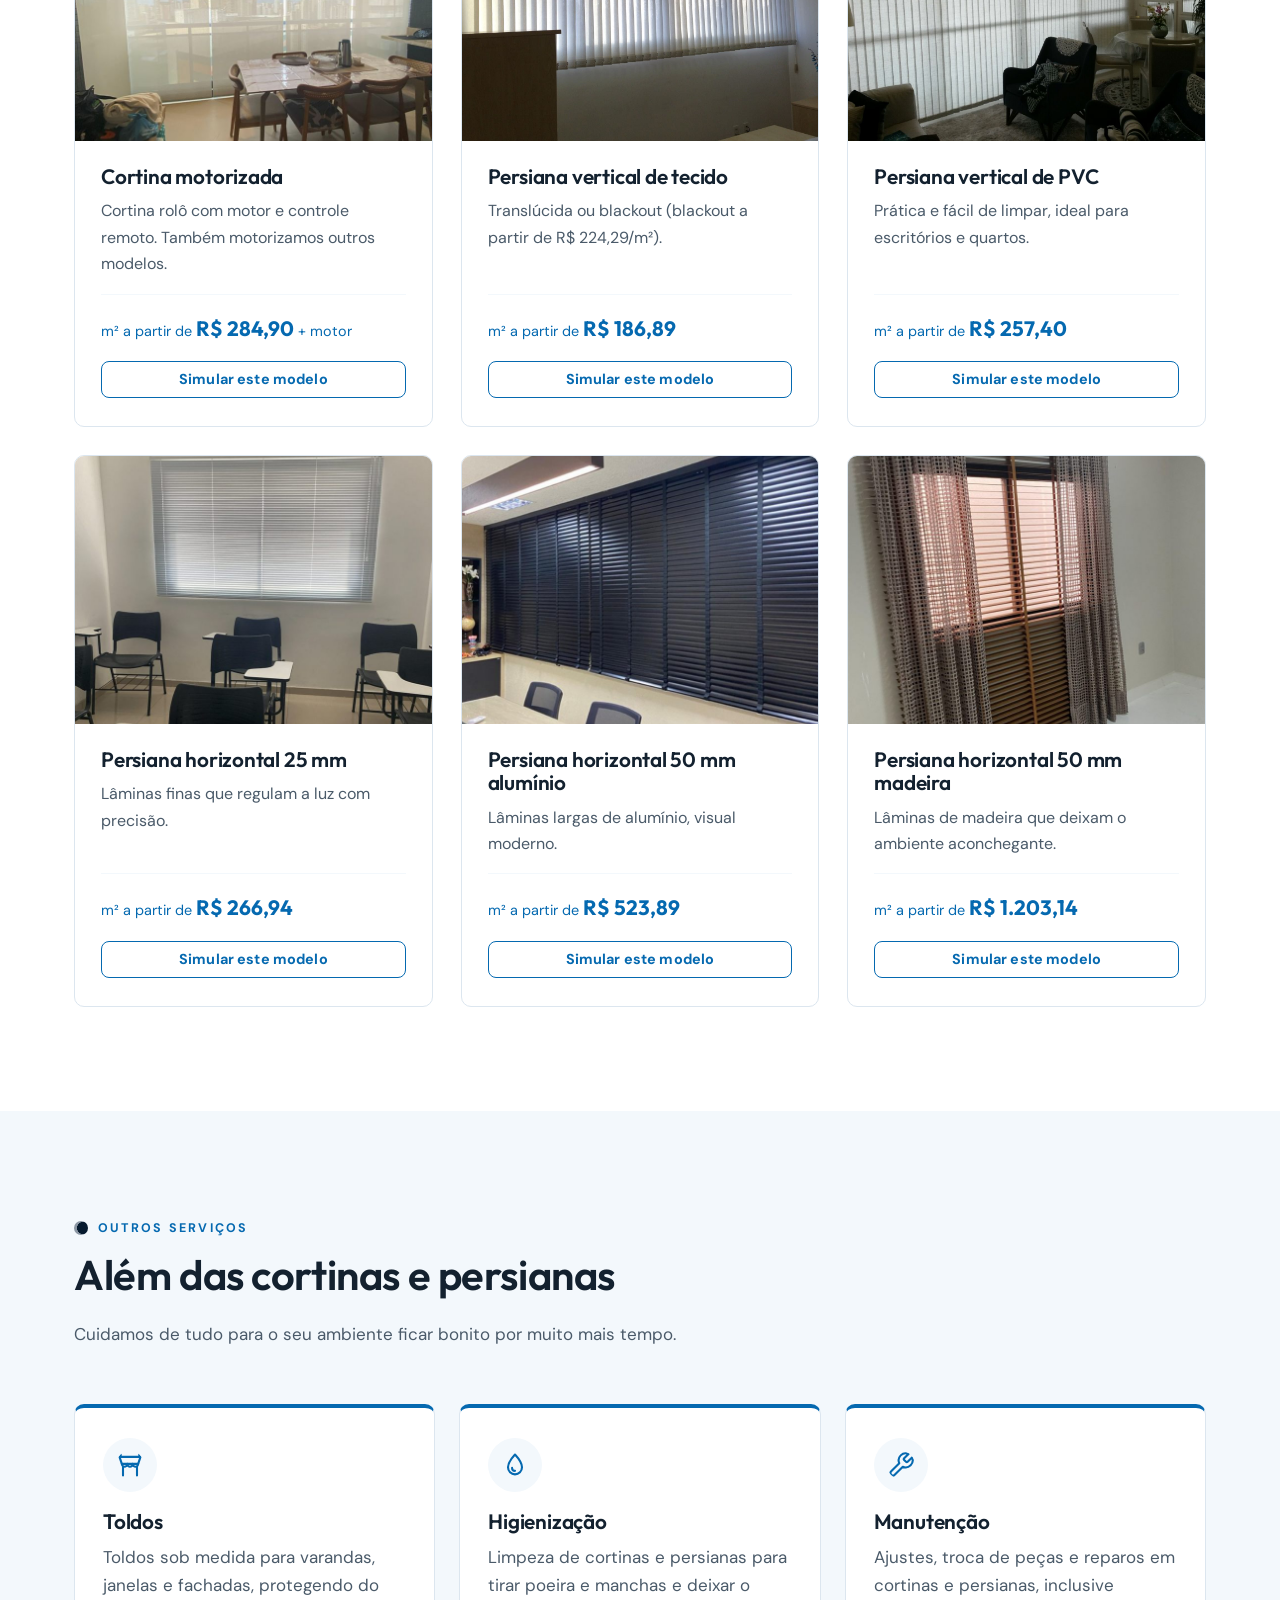
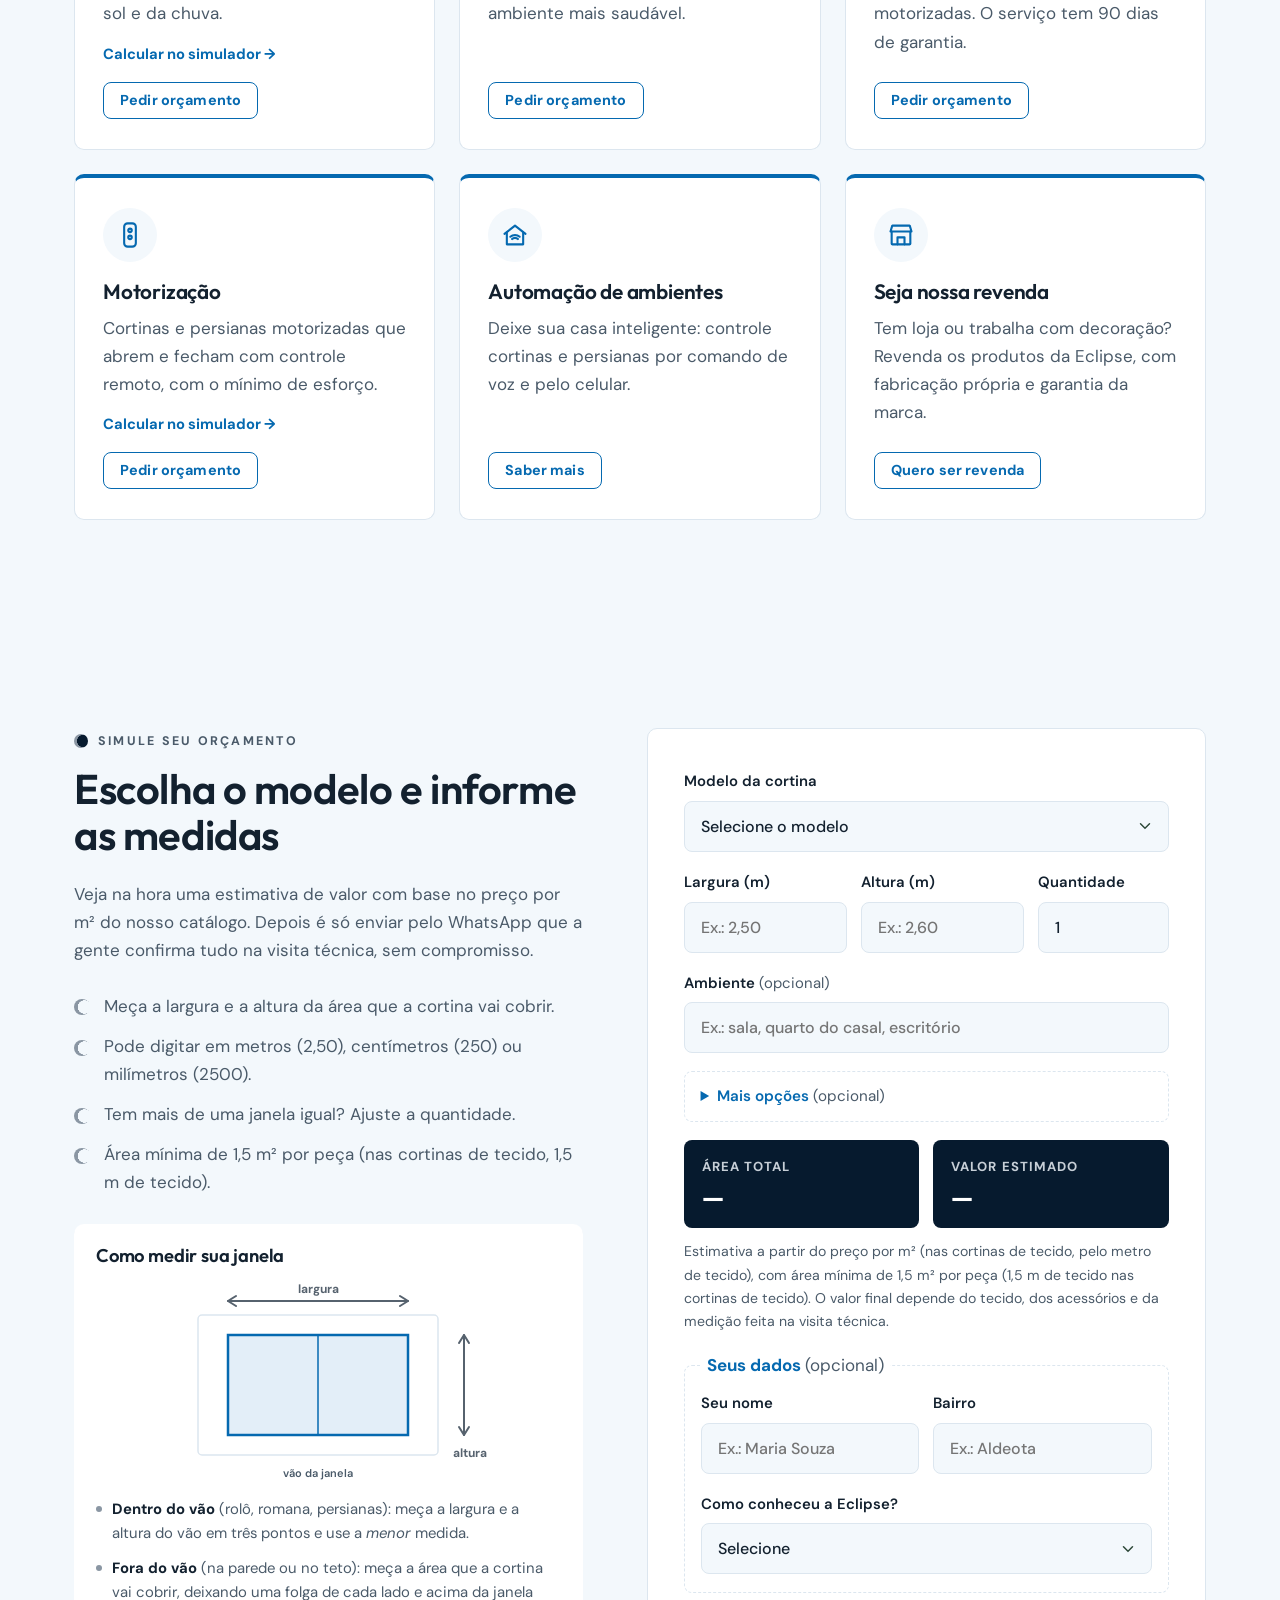
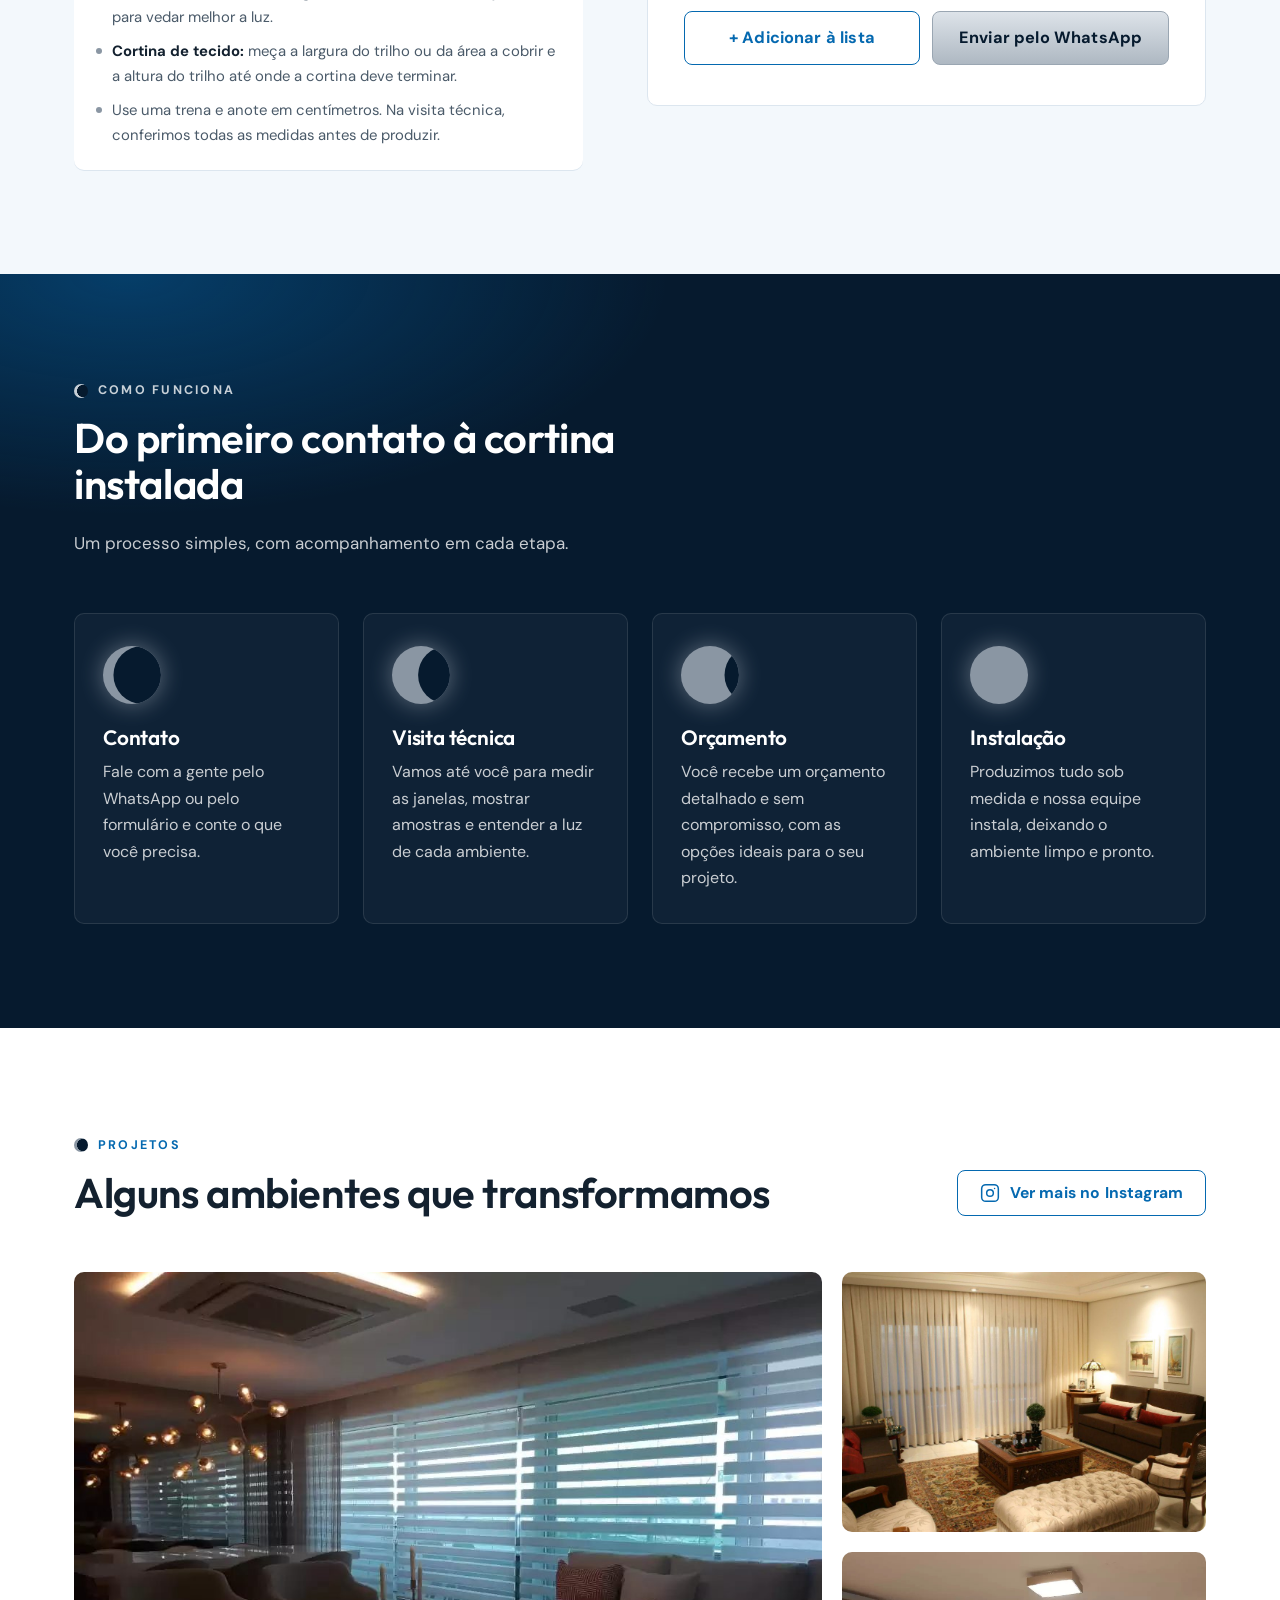
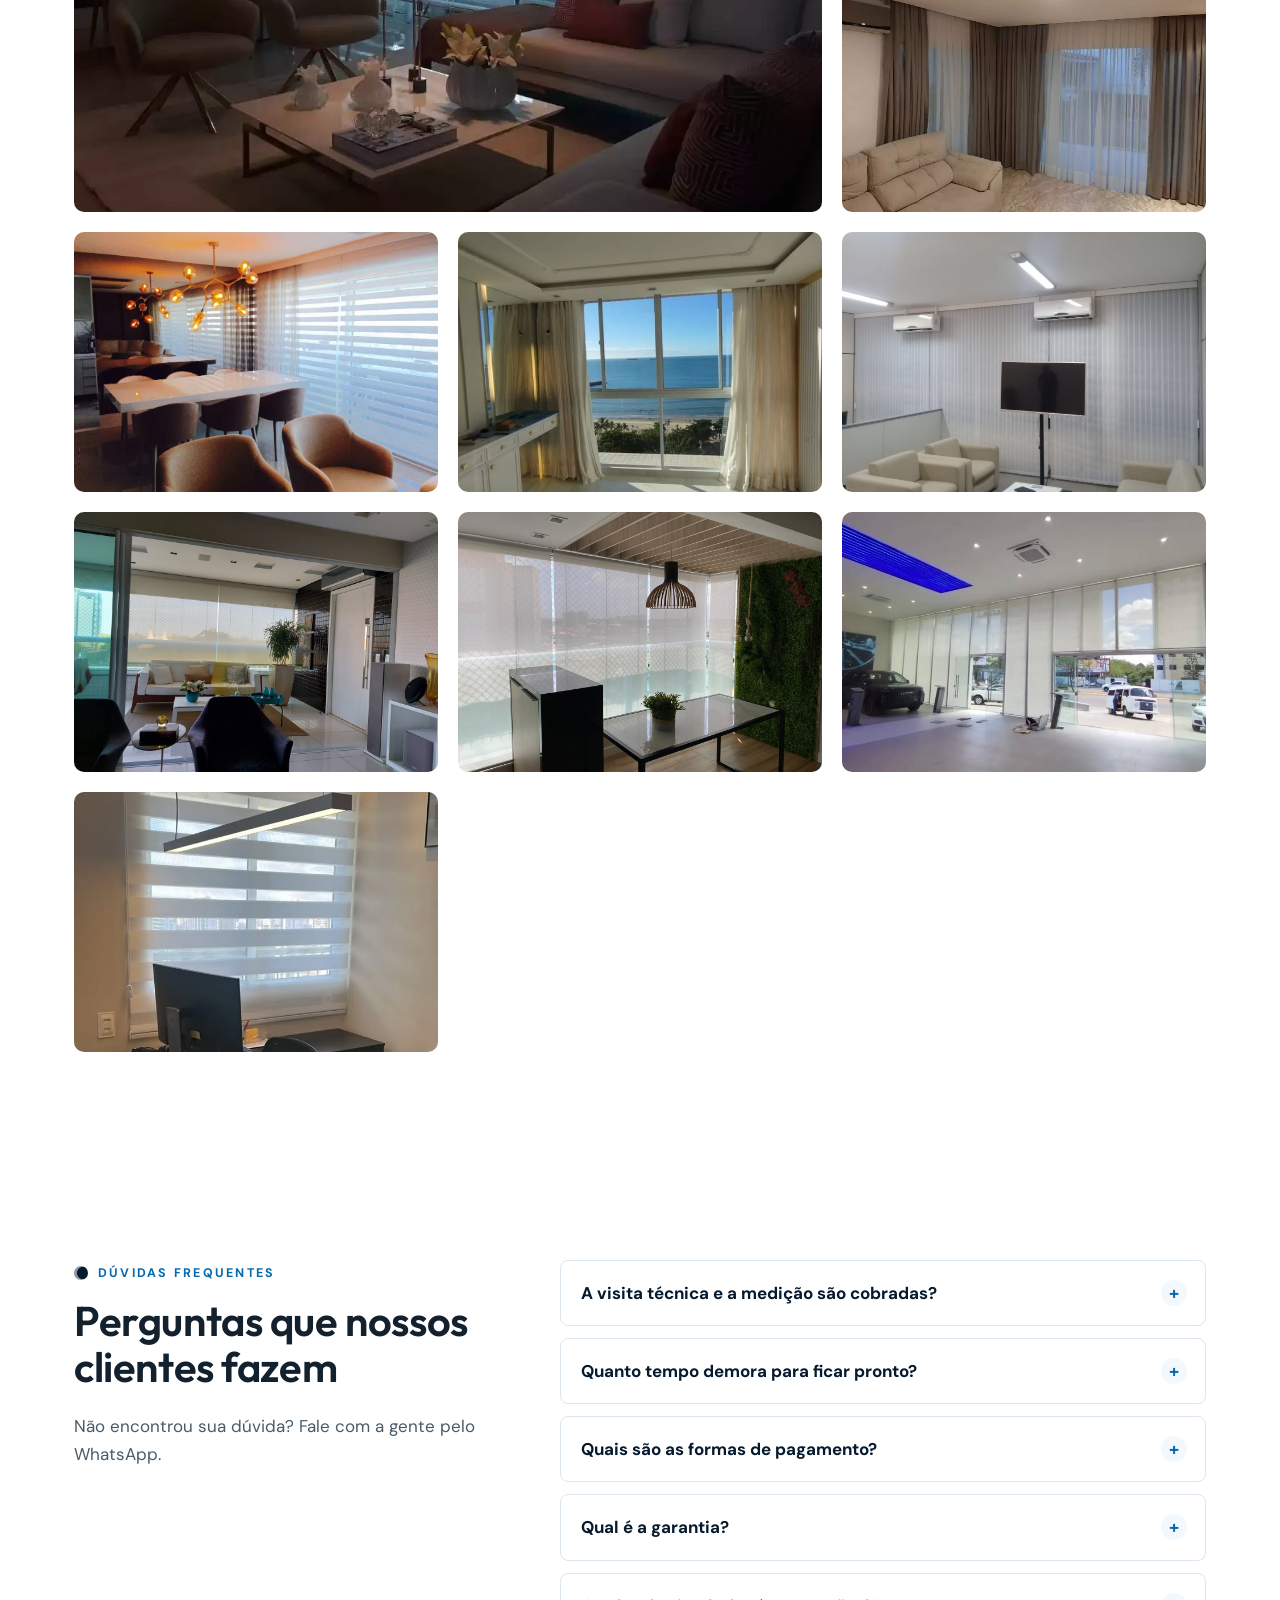
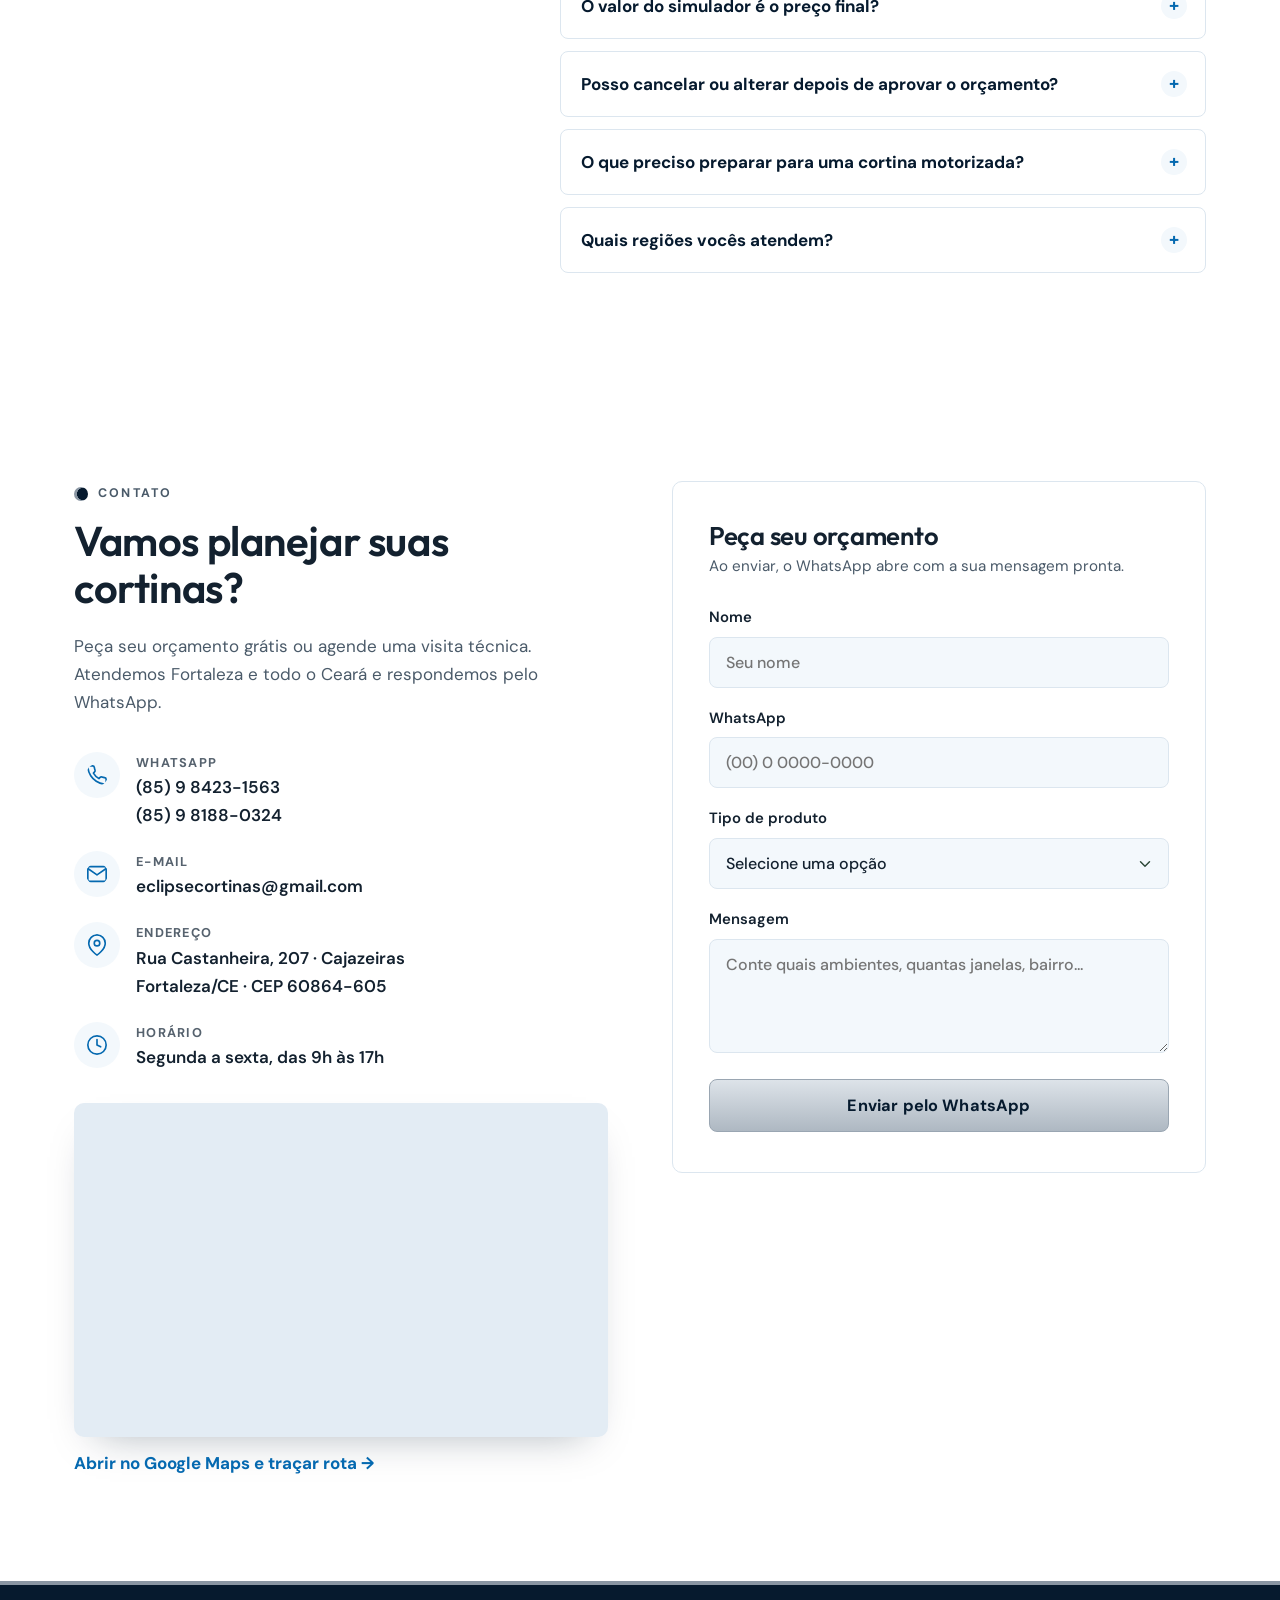
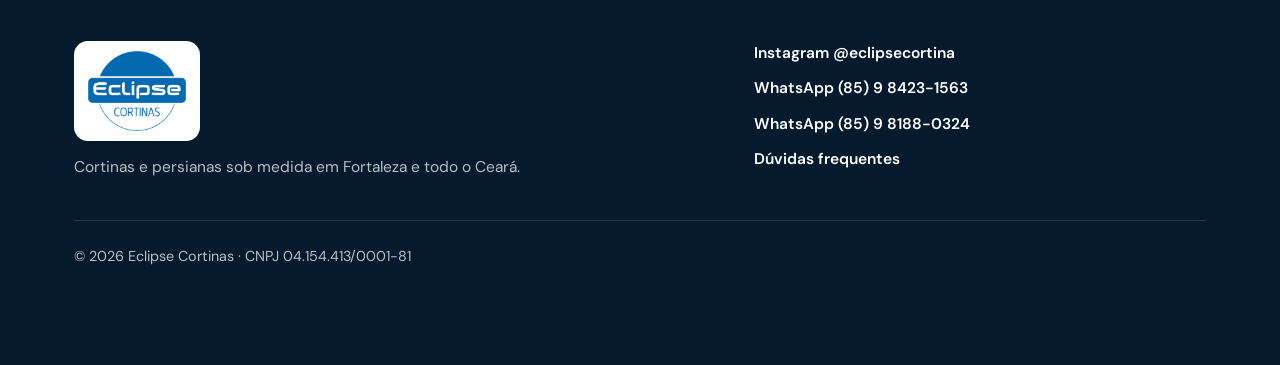
==== commit 328576b4: "Preços da Eclipse voltam aos valores originais Co-Authored-By: Claude Opus 5.5 <noreply@anthropic.co" ====
--- a/index.html
+++ b/index.html
@@ -170,7 +170,7 @@
             <div class="product__body">
               <h3>Cortina de tecido</h3>
               <p>Linho, voil e fendy. Calculada pelo metro de tecido: 3x a largura da janela.</p>
-              <p class="product__price">metro de tecido a partir de <strong>R$ 240,24</strong></p>
+              <p class="product__price">metro de tecido a partir de <strong>R$ 171,60</strong></p>
               <button type="button" class="btn btn--outline btn--sm product__sim" data-modelo="Cortina de tecido">Simular este modelo</button>
             </div>
           </article>
@@ -182,7 +182,7 @@
             <div class="product__body">
               <h3>Cortina de tecido com blackout</h3>
               <p>Tecido com forro blackout que bloqueia a luz. Calculada pelo metro de tecido: 3x a largura da janela.</p>
-              <p class="product__price">metro de tecido a partir de <strong>R$ 341,73</strong></p>
+              <p class="product__price">metro de tecido a partir de <strong>R$ 244,09</strong></p>
               <button type="button" class="btn btn--outline btn--sm product__sim" data-modelo="Cortina de tecido com blackout">Simular este modelo</button>
             </div>
           </article>
@@ -405,8 +405,8 @@
             <select id="sim-modelo" name="modelo" required>
               <option value="" disabled selected>Selecione o modelo</option>
               <optgroup label="Cortinas">
-                <option data-preco="240.24" data-calculo="tecido" data-alturamax="2.80" data-prazo="10">Cortina de tecido</option>
-                <option data-preco="341.73" data-calculo="tecido" data-alturamax="2.70" data-prazo="10">Cortina de tecido com blackout</option>
+                <option data-preco="171.60" data-calculo="tecido" data-alturamax="2.80" data-prazo="10">Cortina de tecido</option>
+                <option data-preco="244.09" data-calculo="tecido" data-alturamax="2.70" data-prazo="10">Cortina de tecido com blackout</option>
                 <option data-preco="257.95" data-guia="121.00" data-prazo="5">Cortina rolô</option>
                 <option data-preco="397.42" data-prazo="12">Cortina romana</option>
                 <option data-preco="209.51" data-prazo="10">Cortina painel</option>
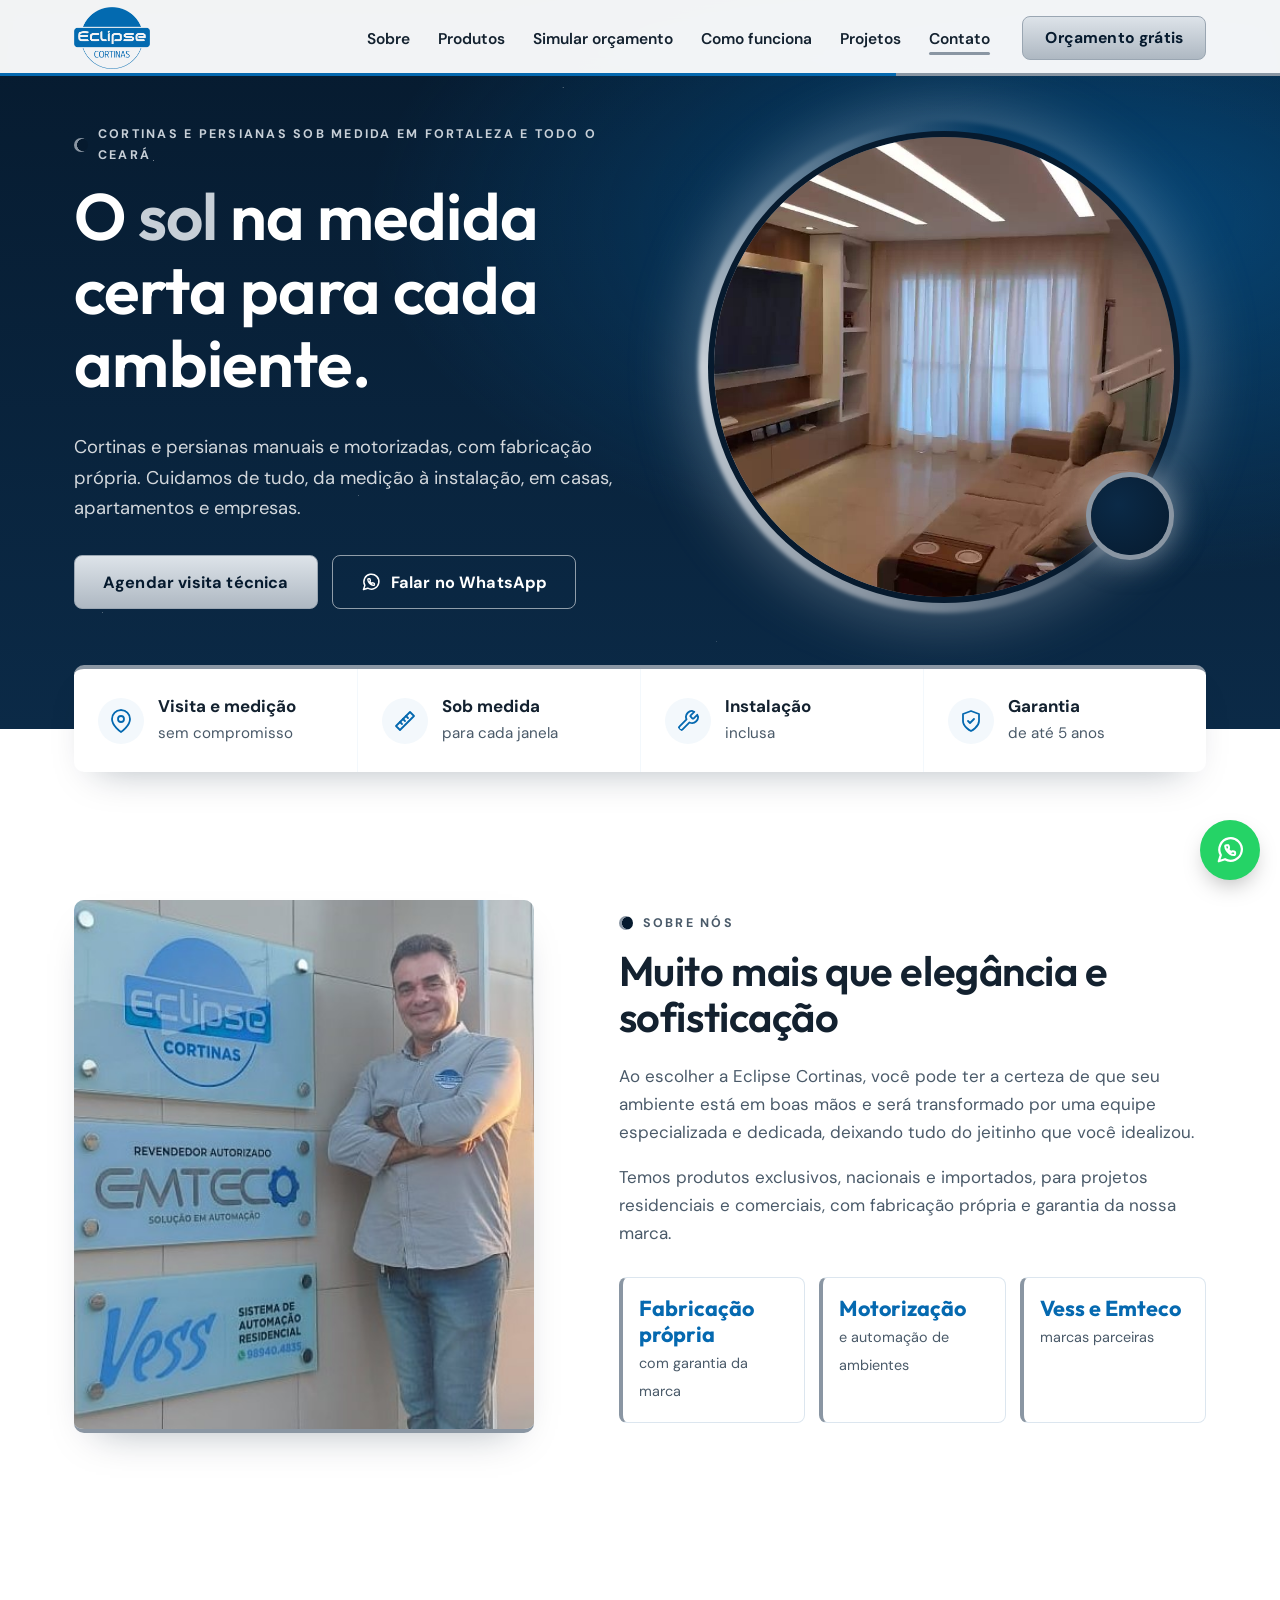
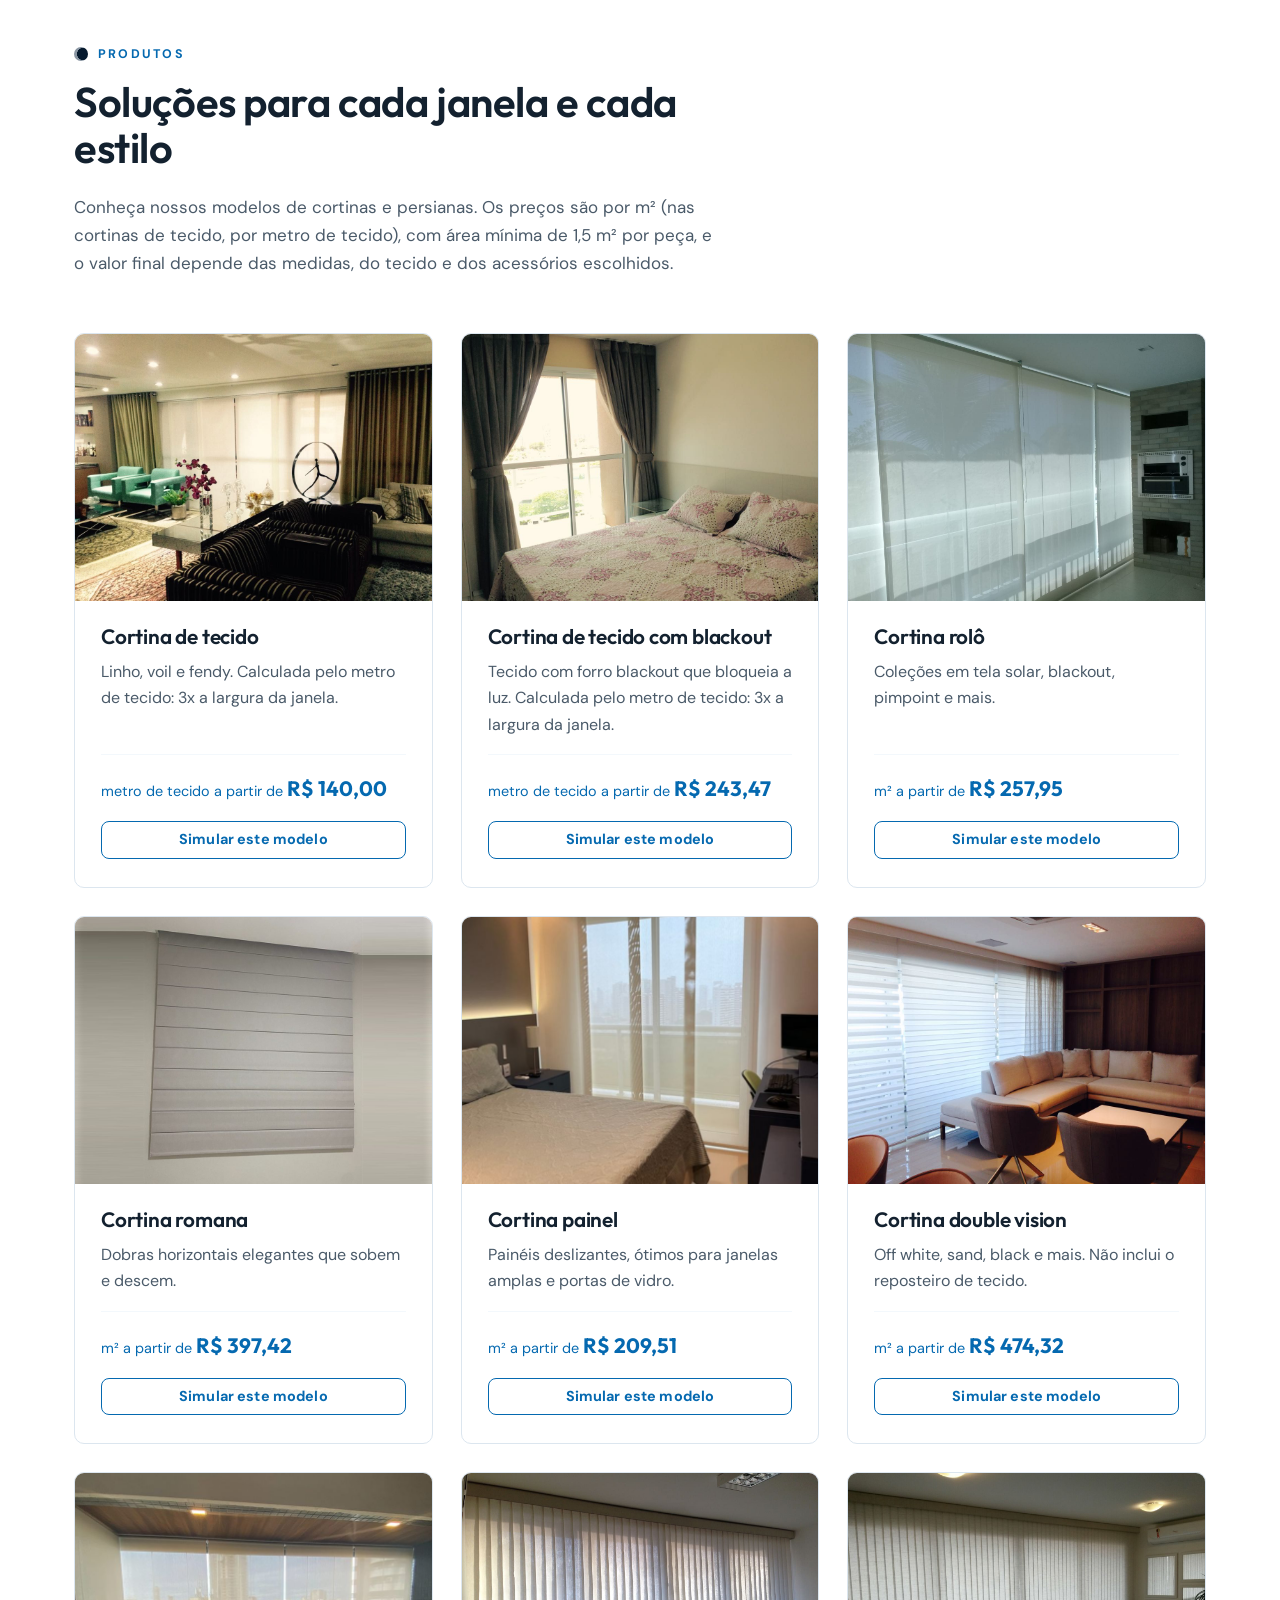
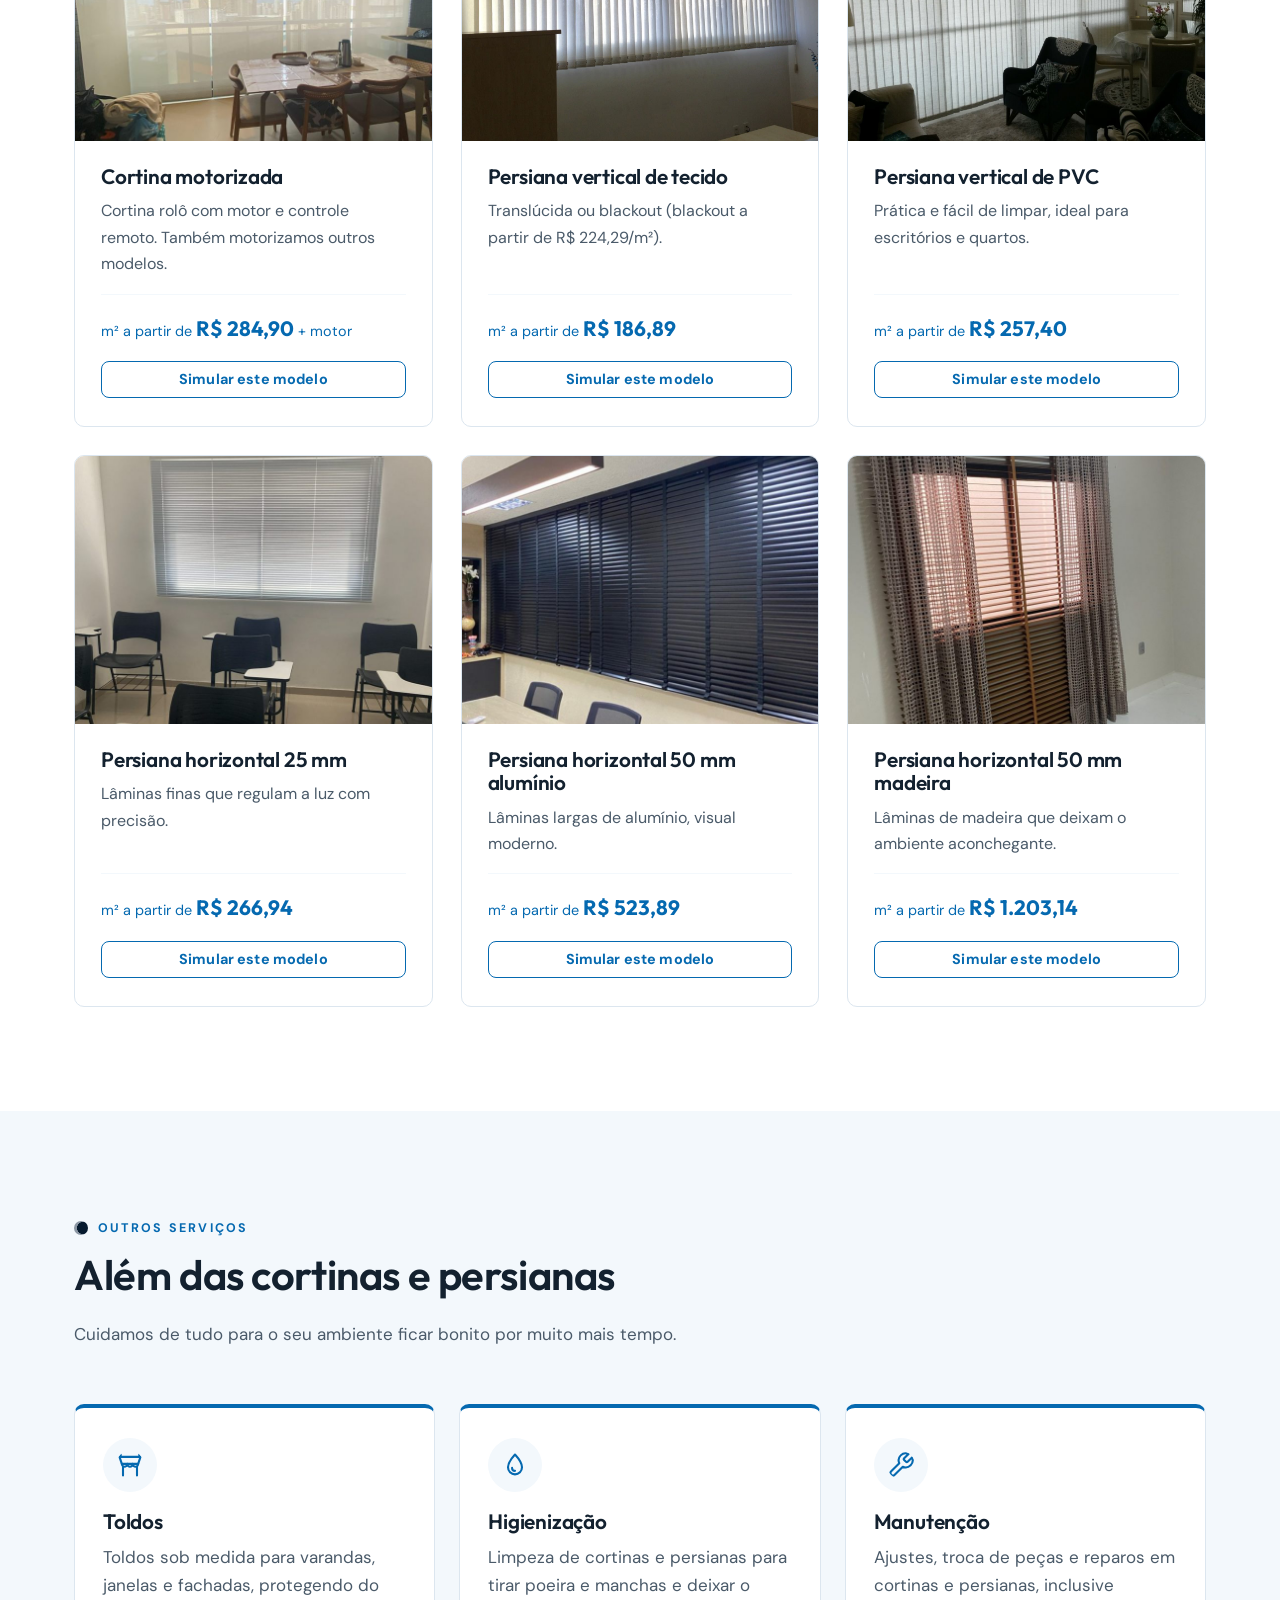
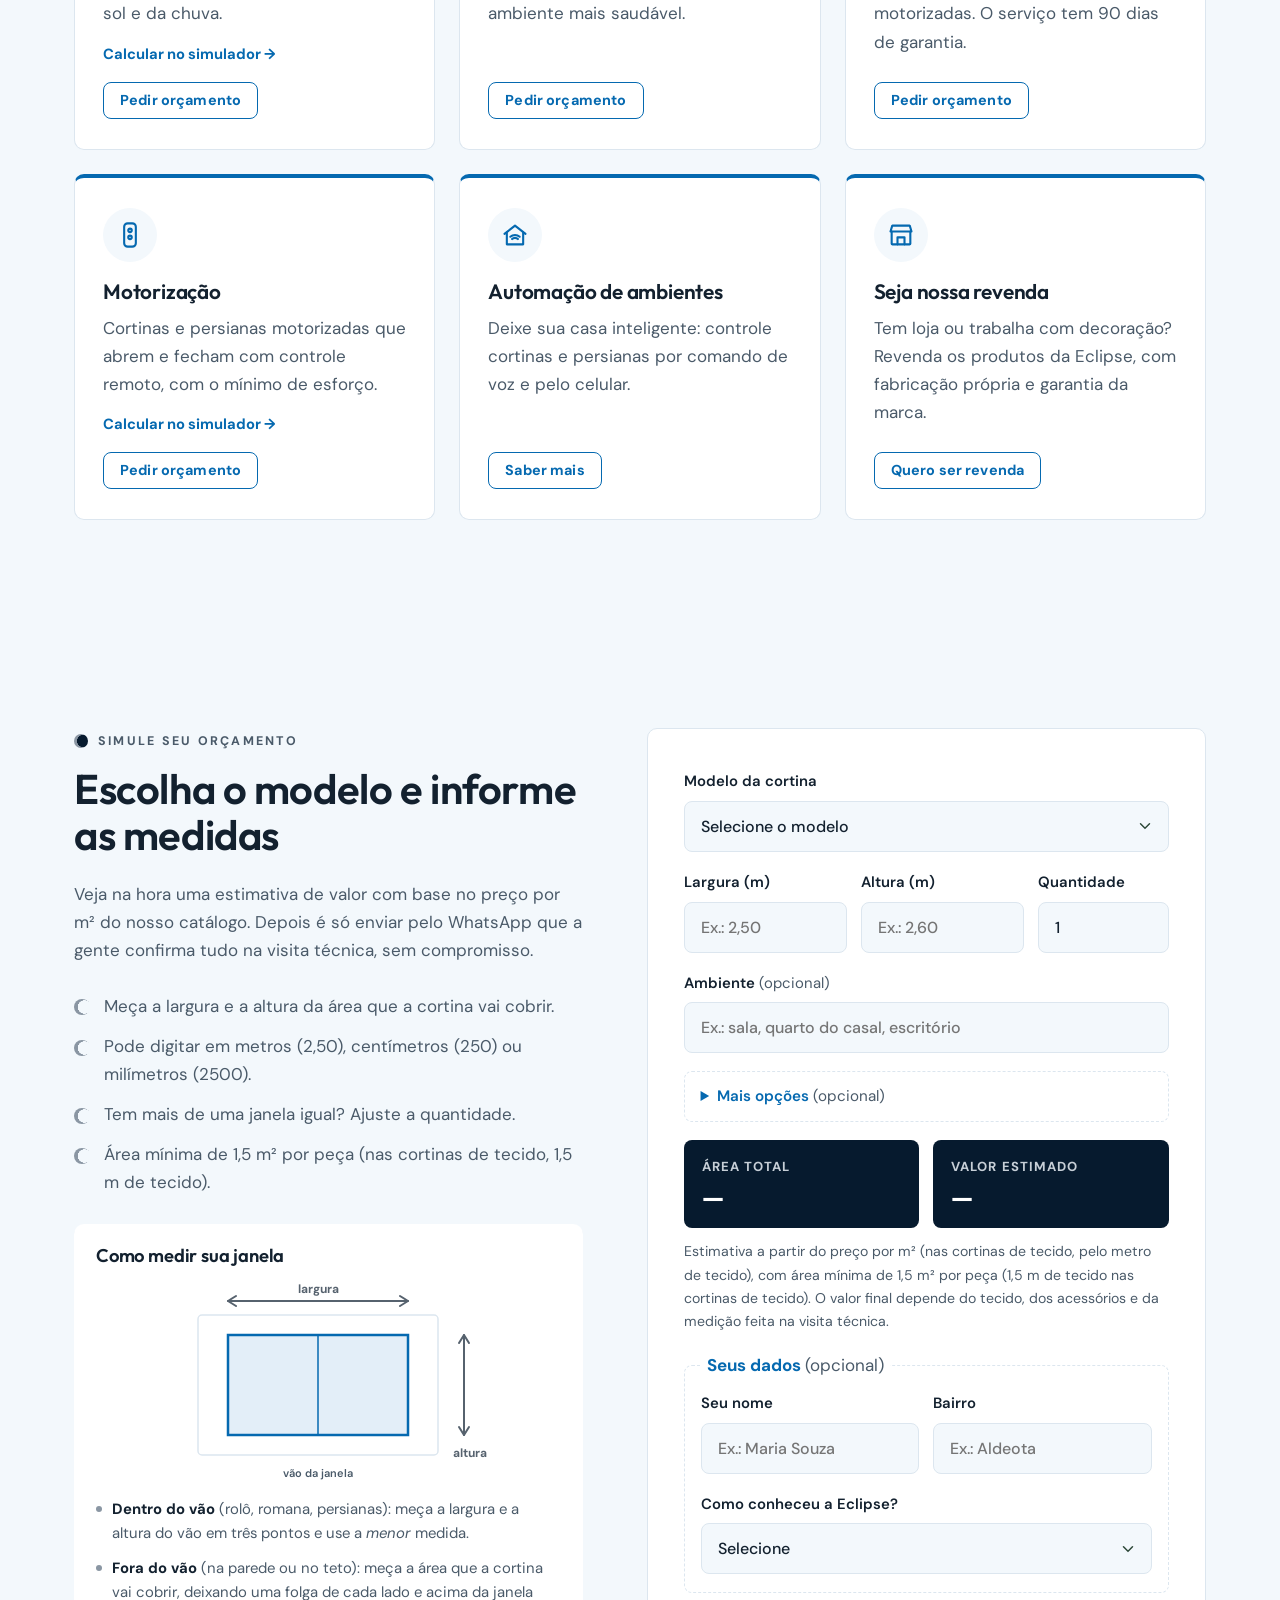
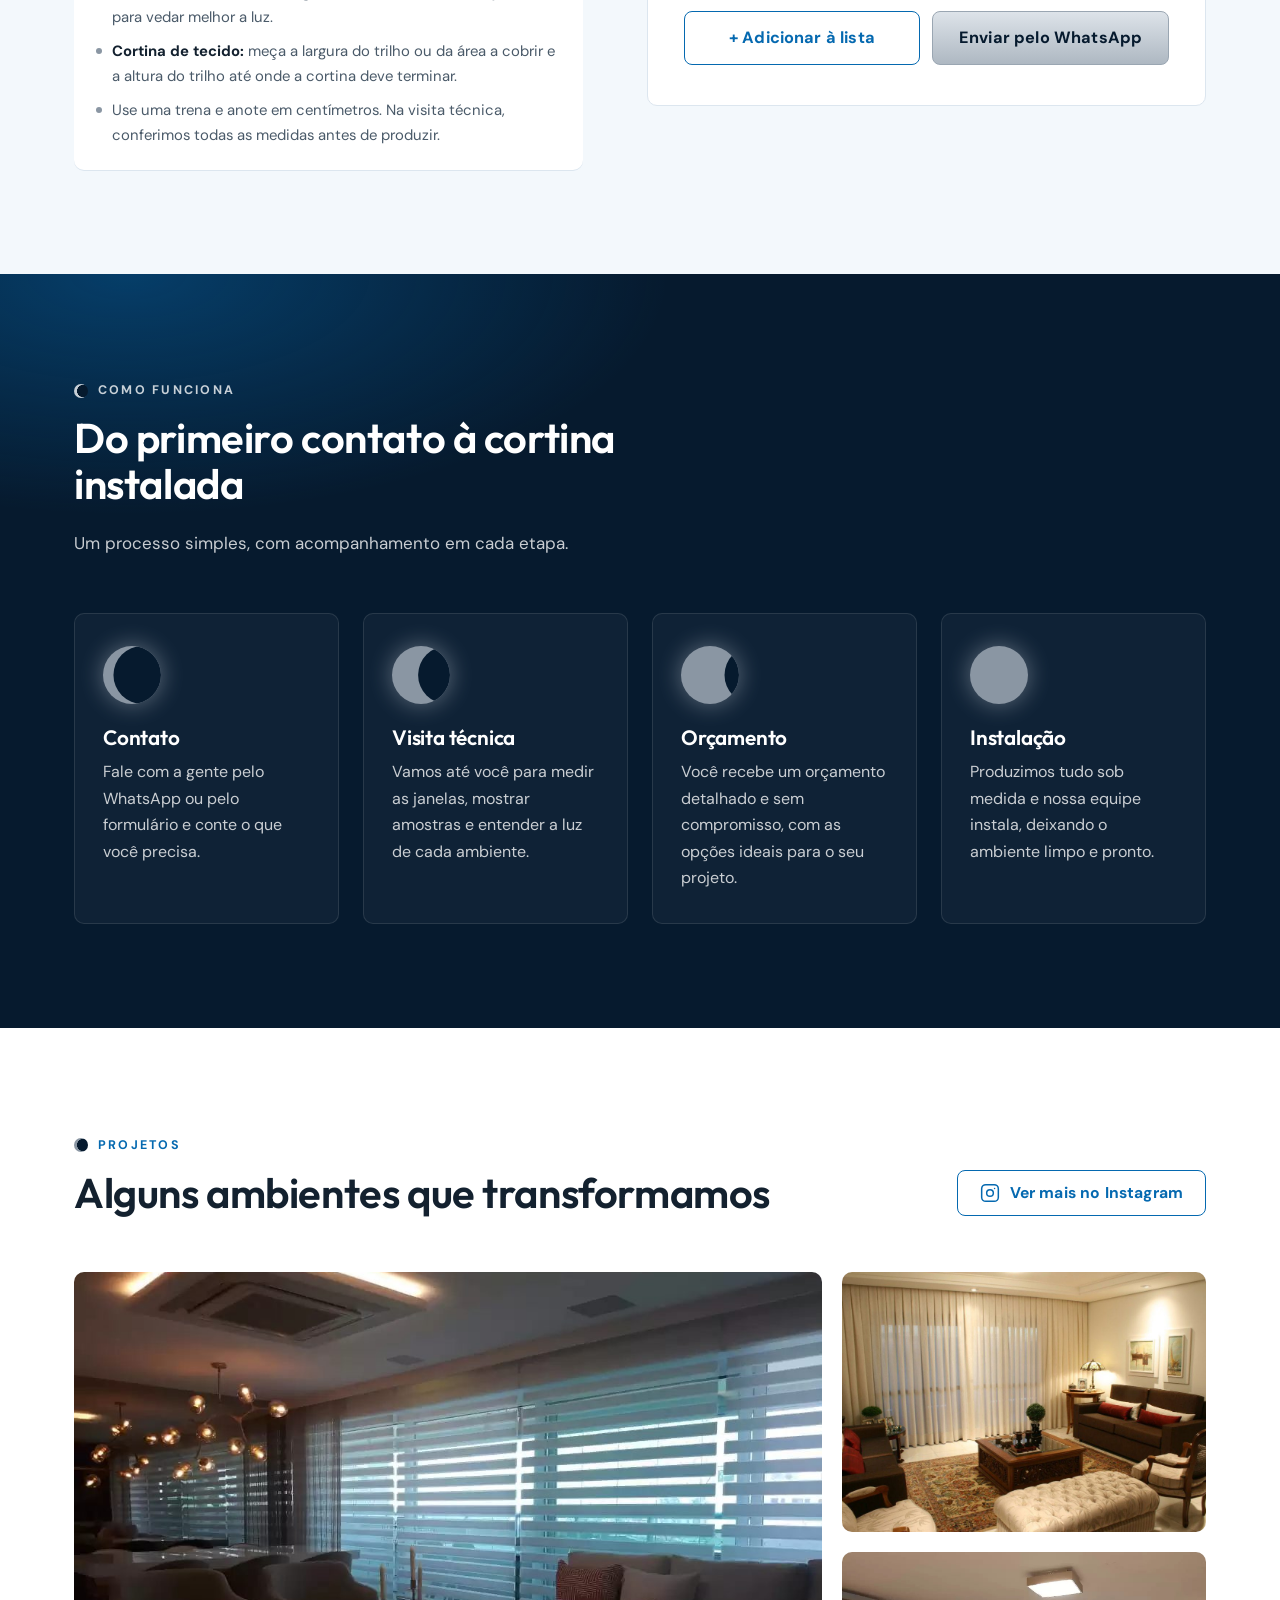
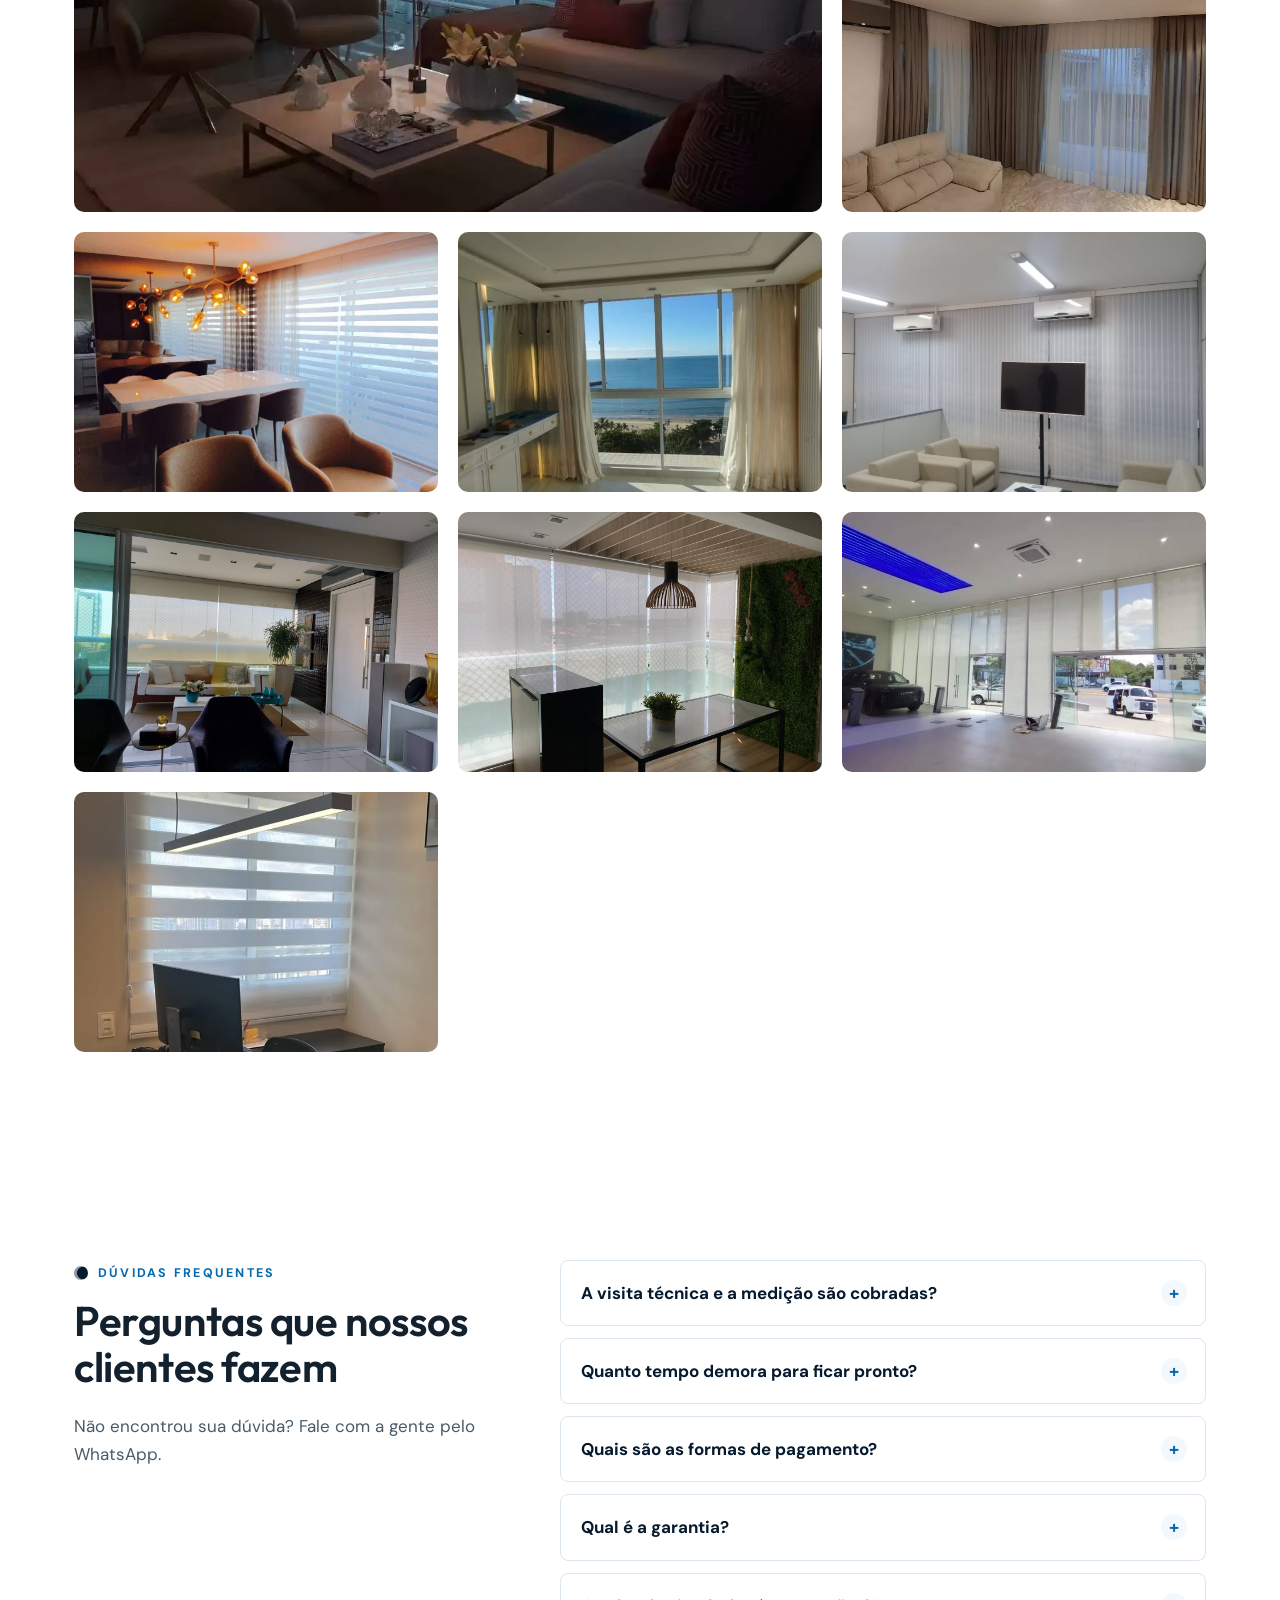
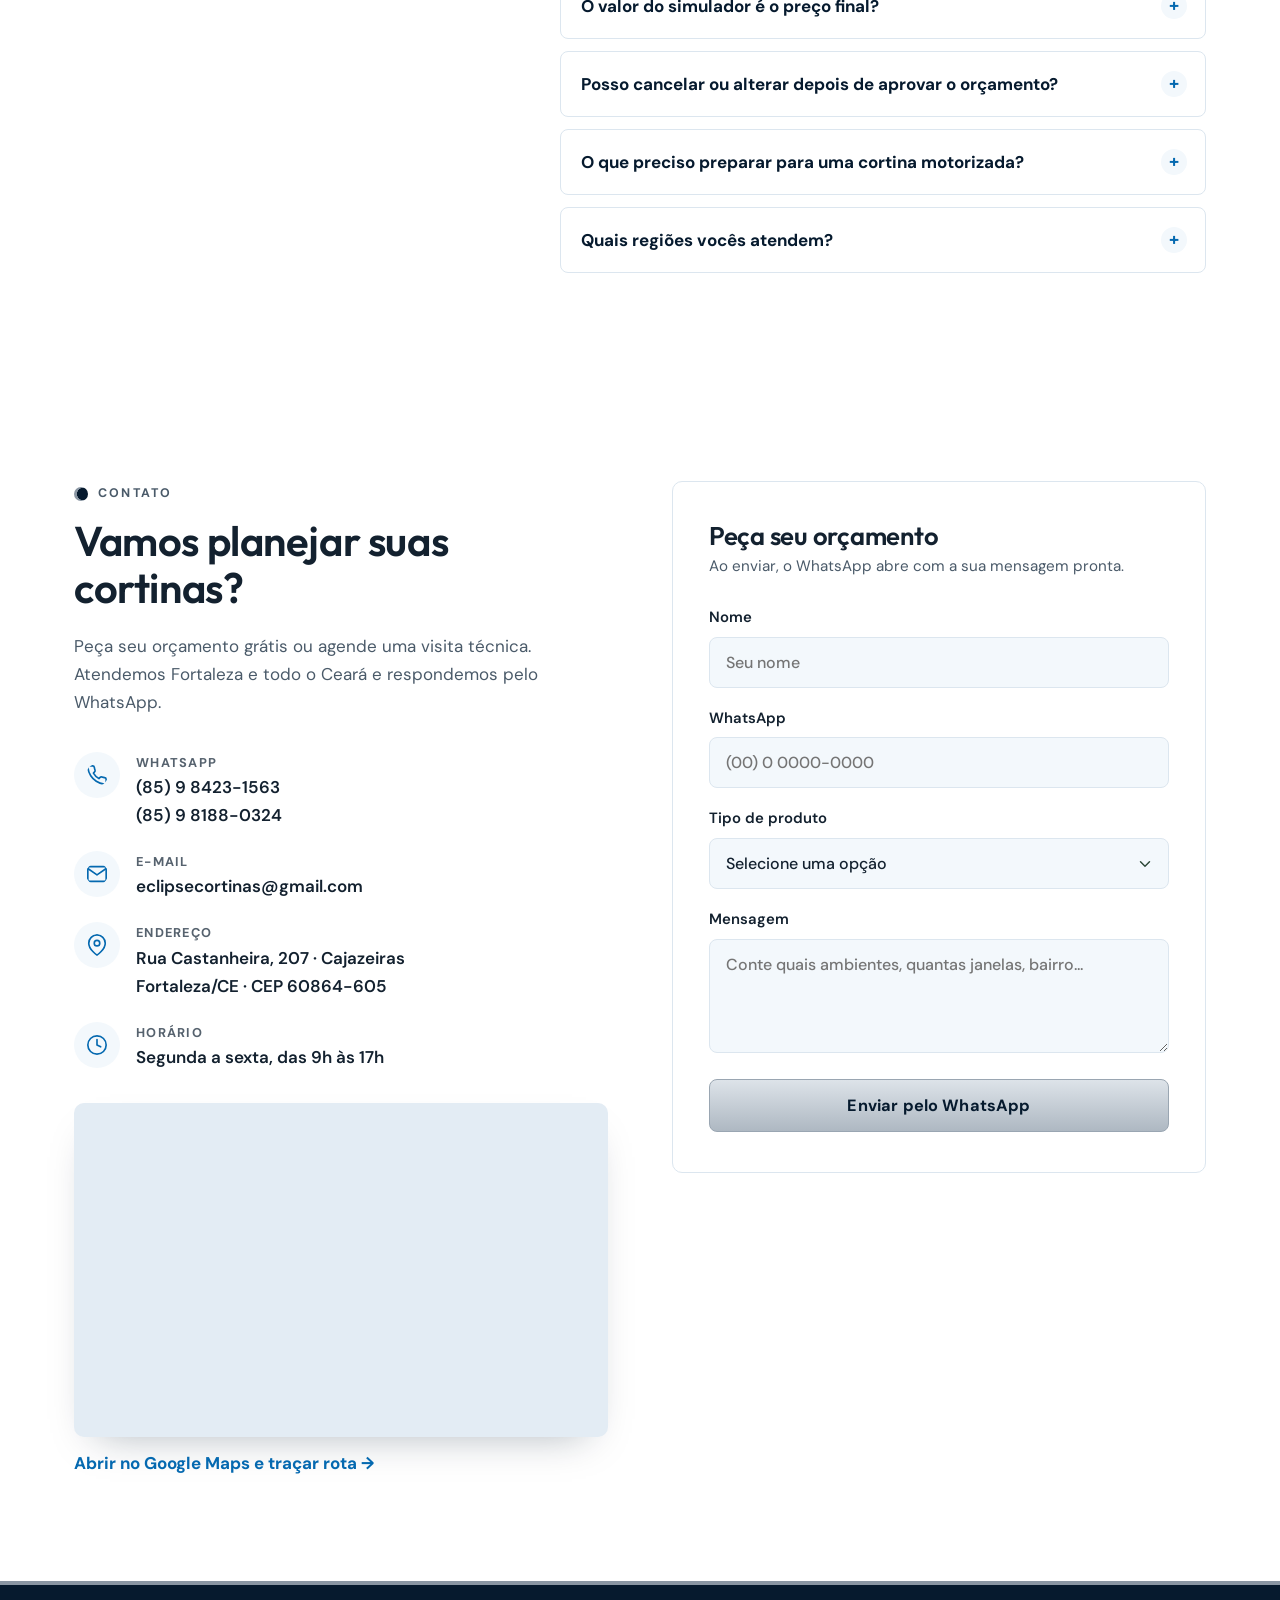
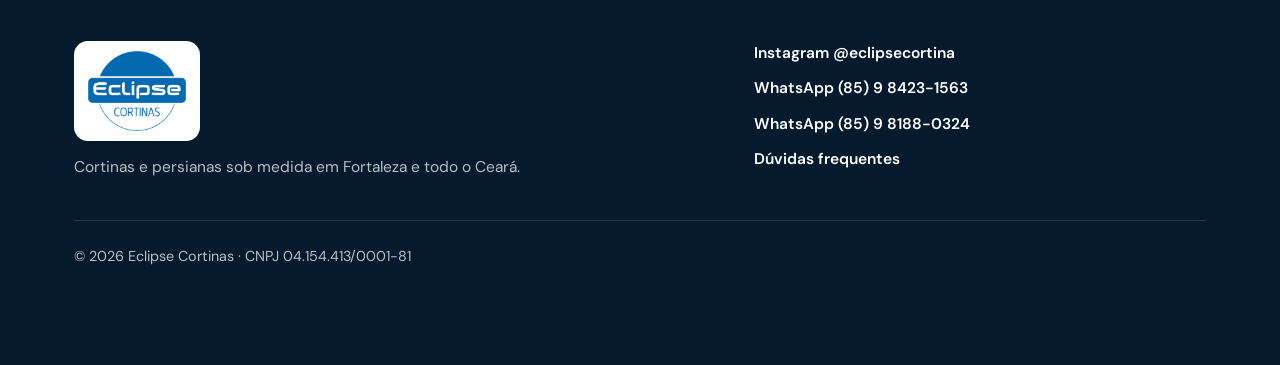
==== commit 29a79fda: "Preços da Eclipse: cortina de tecido R$ 140,00 e com blackout R$ 243,47 (valor da EDD + 40%) Co-Auth" ====
--- a/index.html
+++ b/index.html
@@ -170,7 +170,7 @@
             <div class="product__body">
               <h3>Cortina de tecido</h3>
               <p>Linho, voil e fendy. Calculada pelo metro de tecido: 3x a largura da janela.</p>
-              <p class="product__price">metro de tecido a partir de <strong>R$ 171,60</strong></p>
+              <p class="product__price">metro de tecido a partir de <strong>R$ 140,00</strong></p>
               <button type="button" class="btn btn--outline btn--sm product__sim" data-modelo="Cortina de tecido">Simular este modelo</button>
             </div>
           </article>
@@ -182,7 +182,7 @@
             <div class="product__body">
               <h3>Cortina de tecido com blackout</h3>
               <p>Tecido com forro blackout que bloqueia a luz. Calculada pelo metro de tecido: 3x a largura da janela.</p>
-              <p class="product__price">metro de tecido a partir de <strong>R$ 244,09</strong></p>
+              <p class="product__price">metro de tecido a partir de <strong>R$ 243,47</strong></p>
               <button type="button" class="btn btn--outline btn--sm product__sim" data-modelo="Cortina de tecido com blackout">Simular este modelo</button>
             </div>
           </article>
@@ -405,8 +405,8 @@
             <select id="sim-modelo" name="modelo" required>
               <option value="" disabled selected>Selecione o modelo</option>
               <optgroup label="Cortinas">
-                <option data-preco="171.60" data-calculo="tecido" data-alturamax="2.80" data-prazo="10">Cortina de tecido</option>
-                <option data-preco="244.09" data-calculo="tecido" data-alturamax="2.70" data-prazo="10">Cortina de tecido com blackout</option>
+                <option data-preco="140.00" data-calculo="tecido" data-alturamax="2.80" data-prazo="10">Cortina de tecido</option>
+                <option data-preco="243.47" data-calculo="tecido" data-alturamax="2.70" data-prazo="10">Cortina de tecido com blackout</option>
                 <option data-preco="257.95" data-guia="121.00" data-prazo="5">Cortina rolô</option>
                 <option data-preco="397.42" data-prazo="12">Cortina romana</option>
                 <option data-preco="209.51" data-prazo="10">Cortina painel</option>
